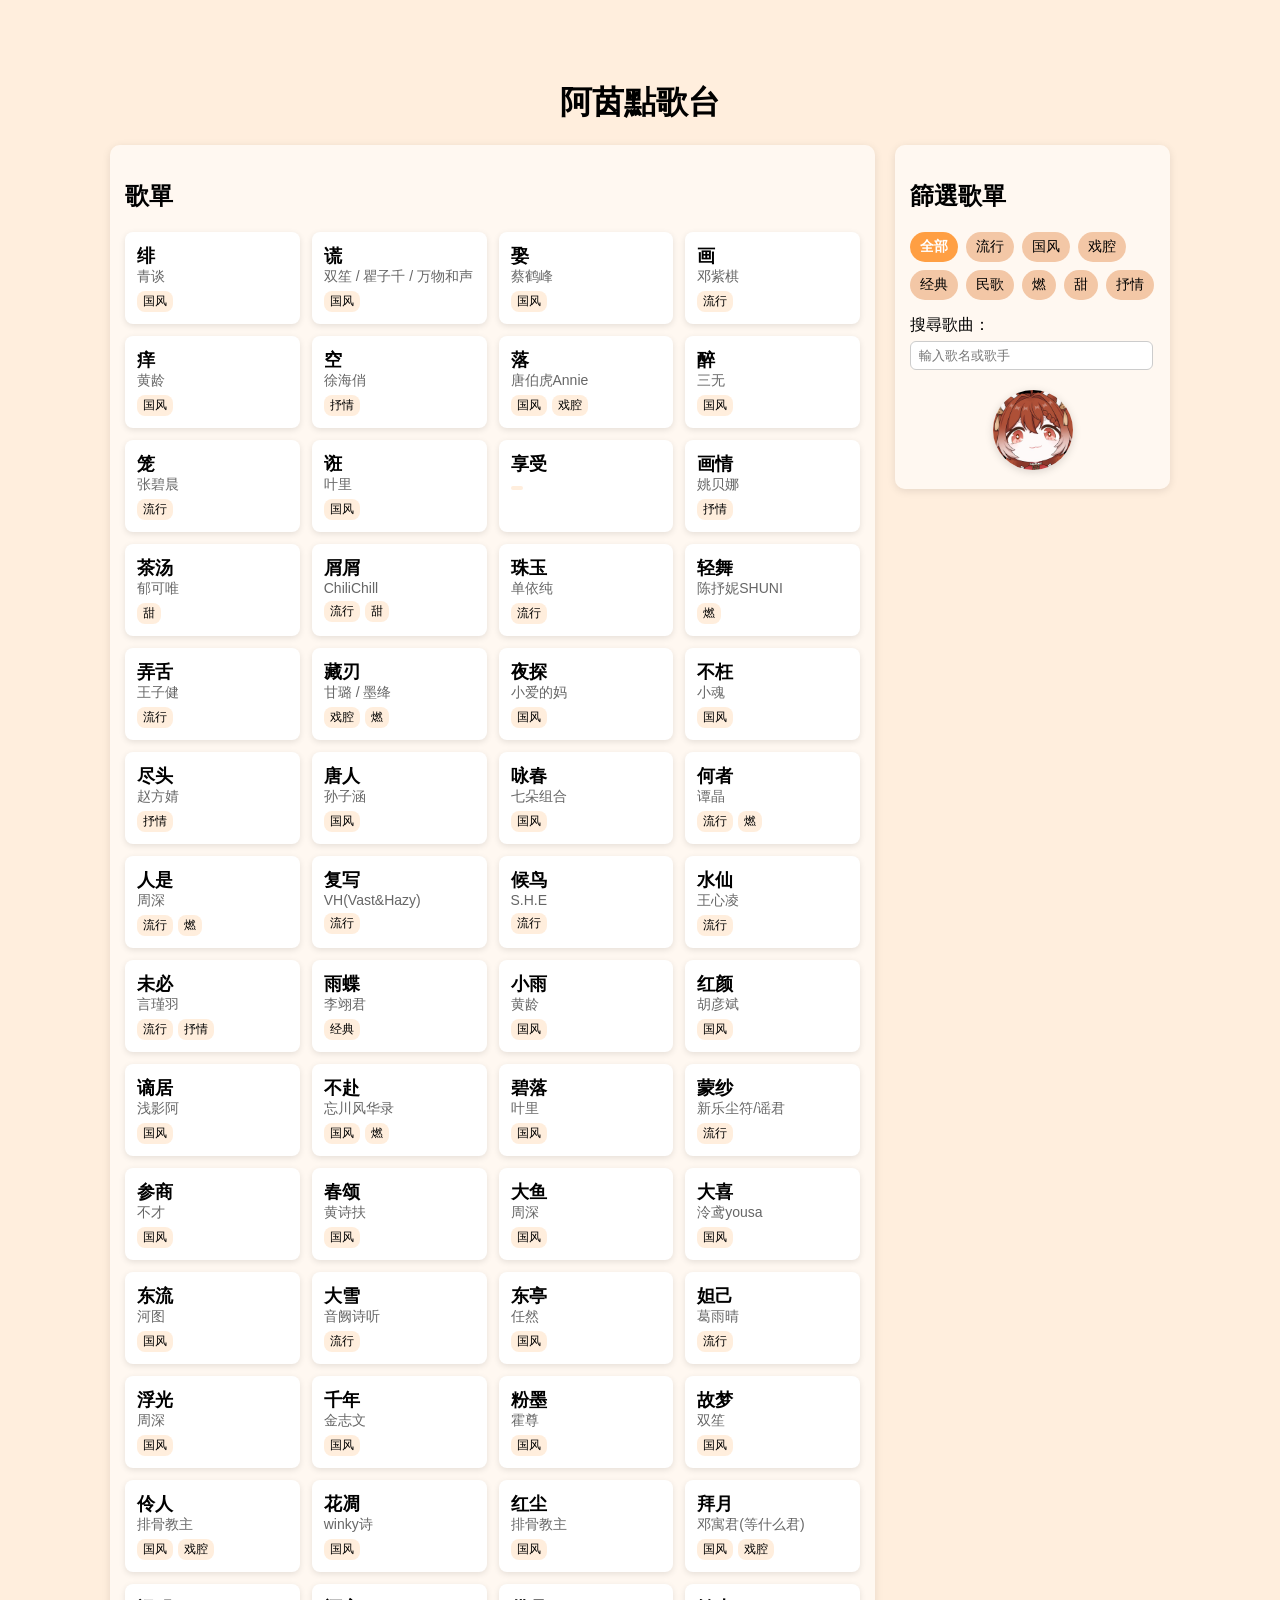
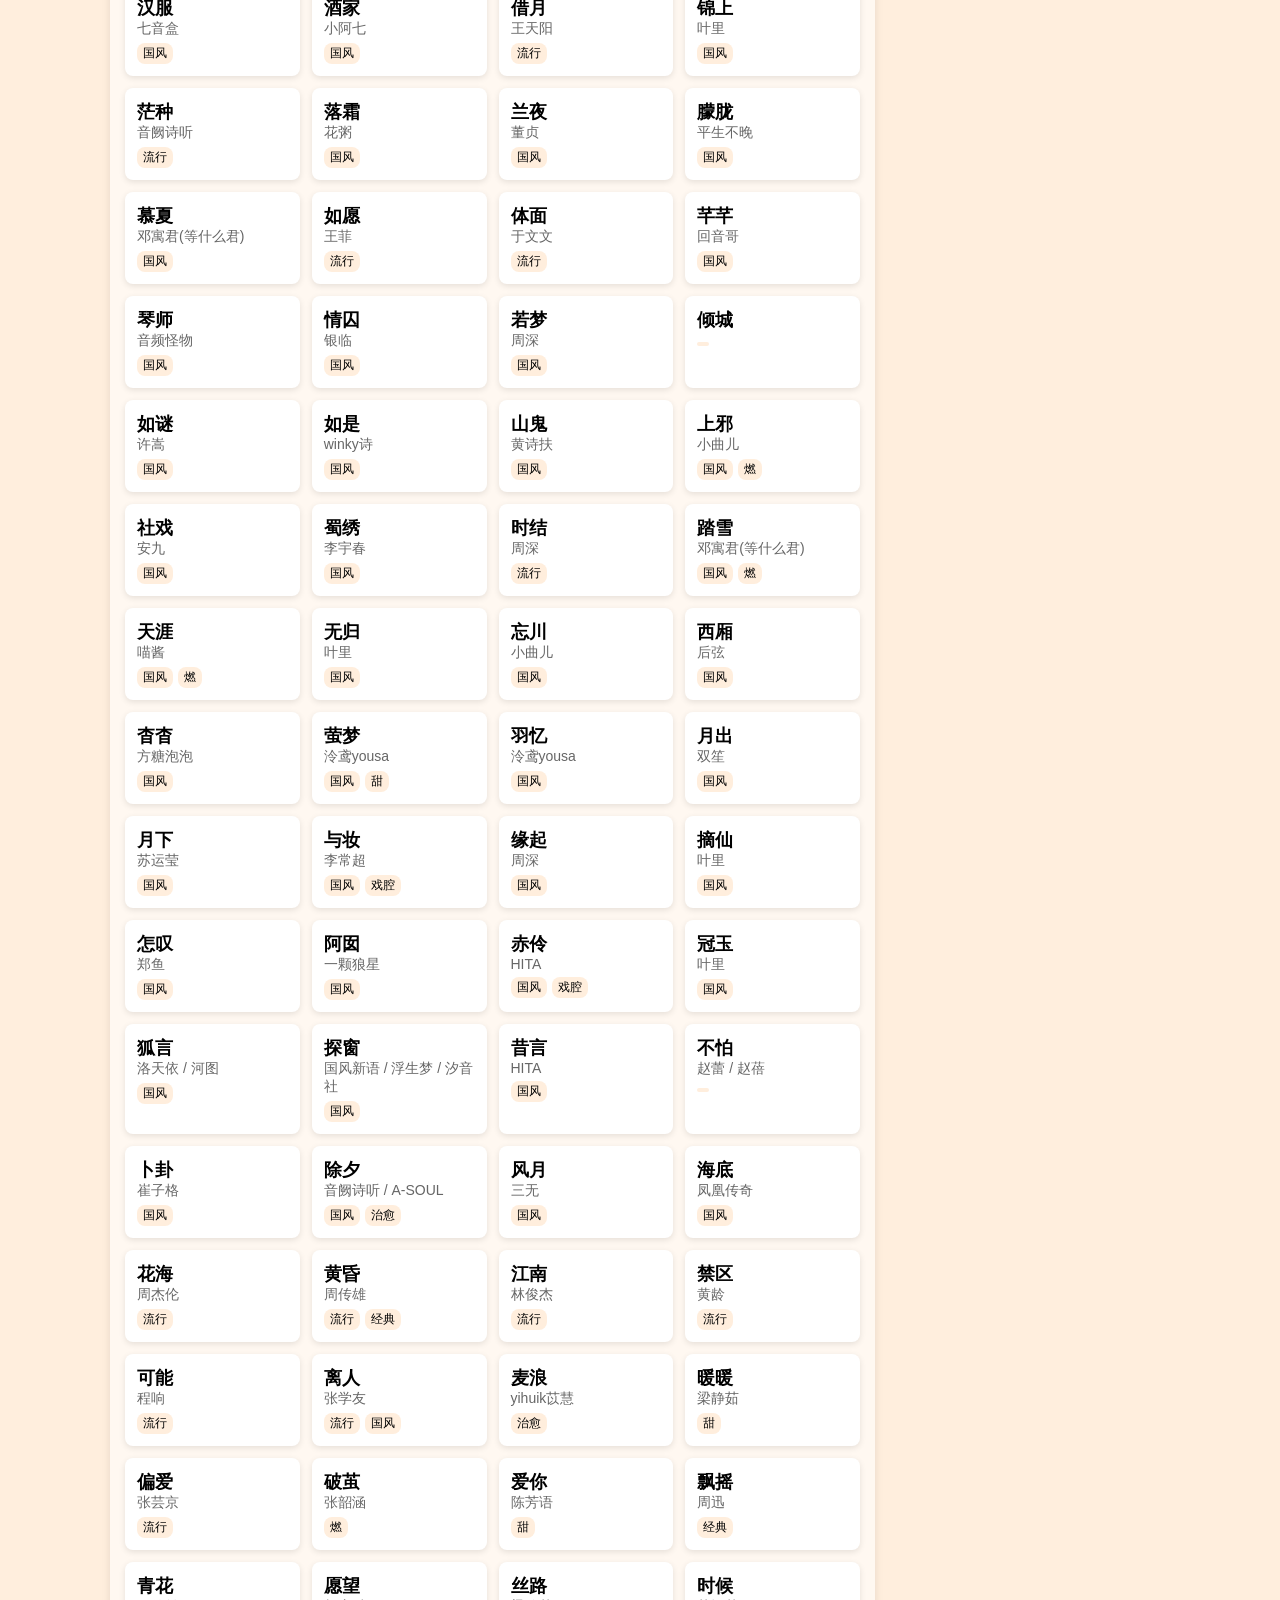
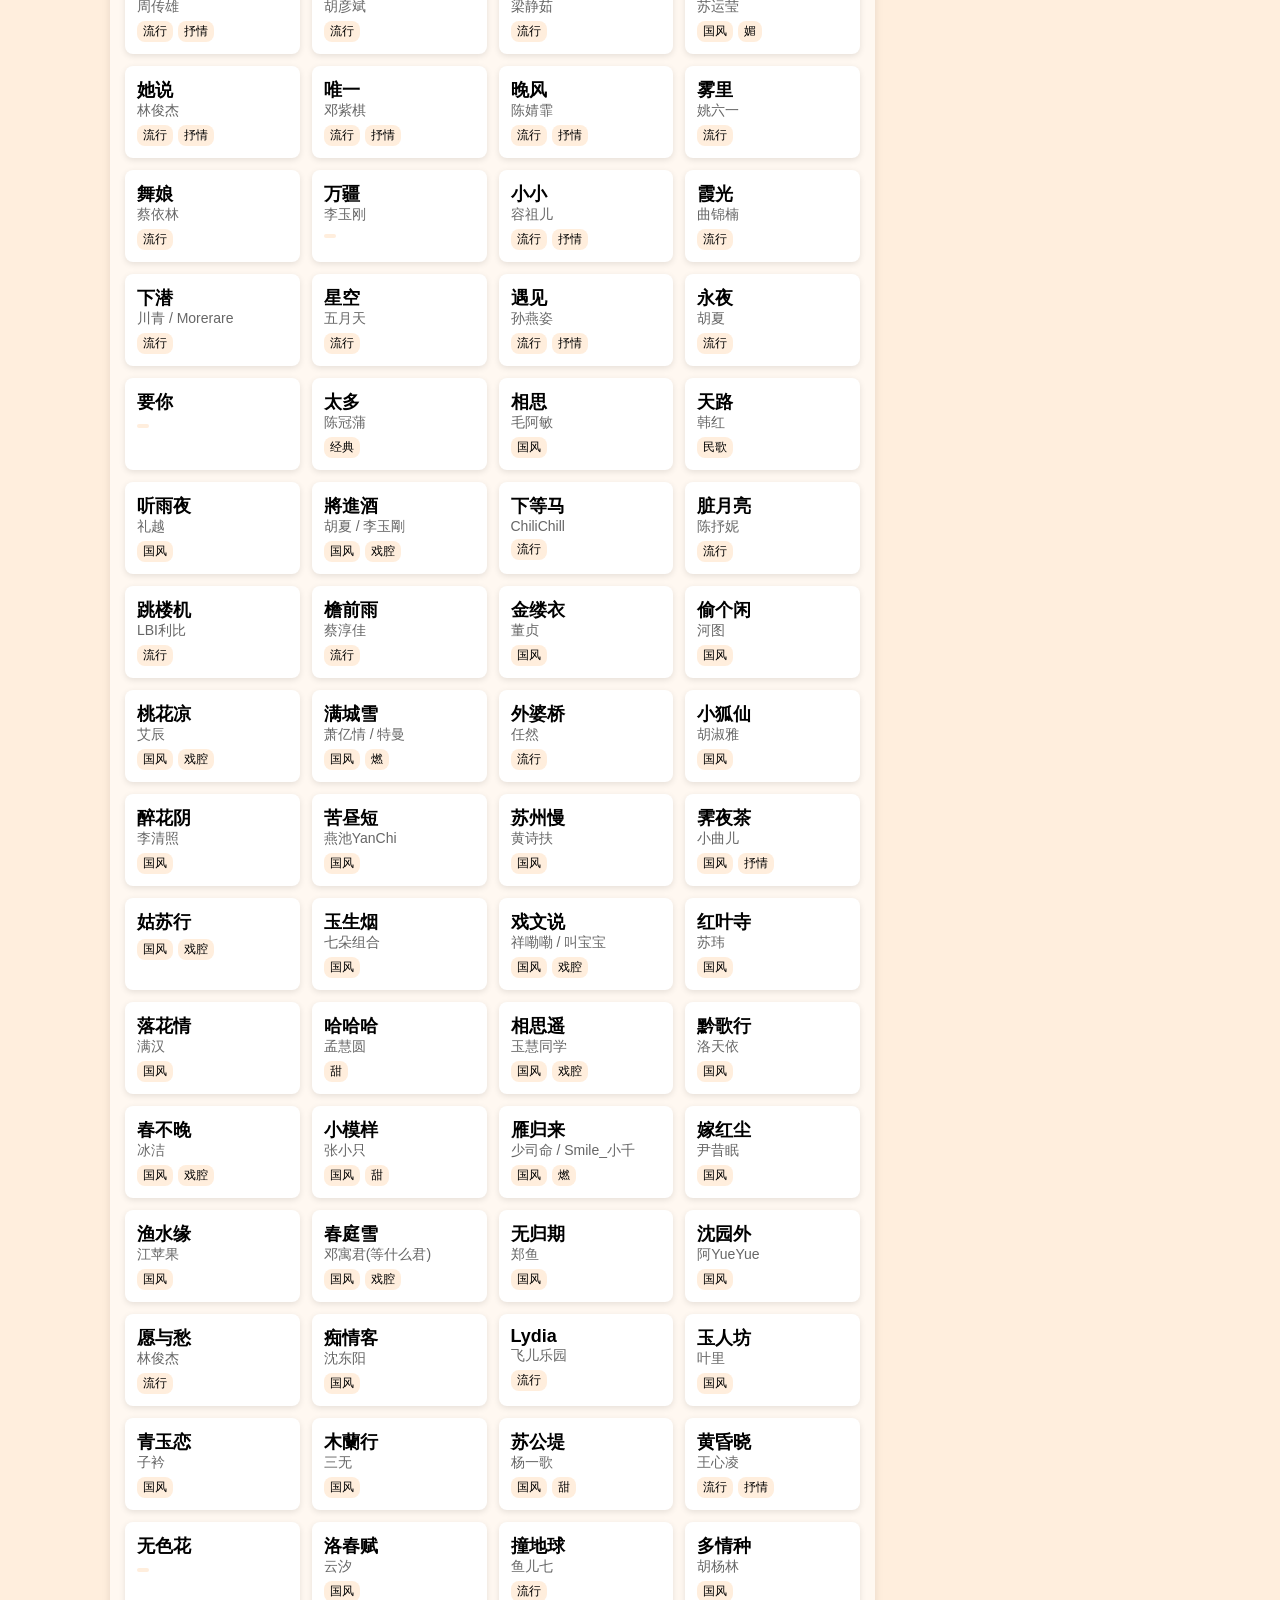
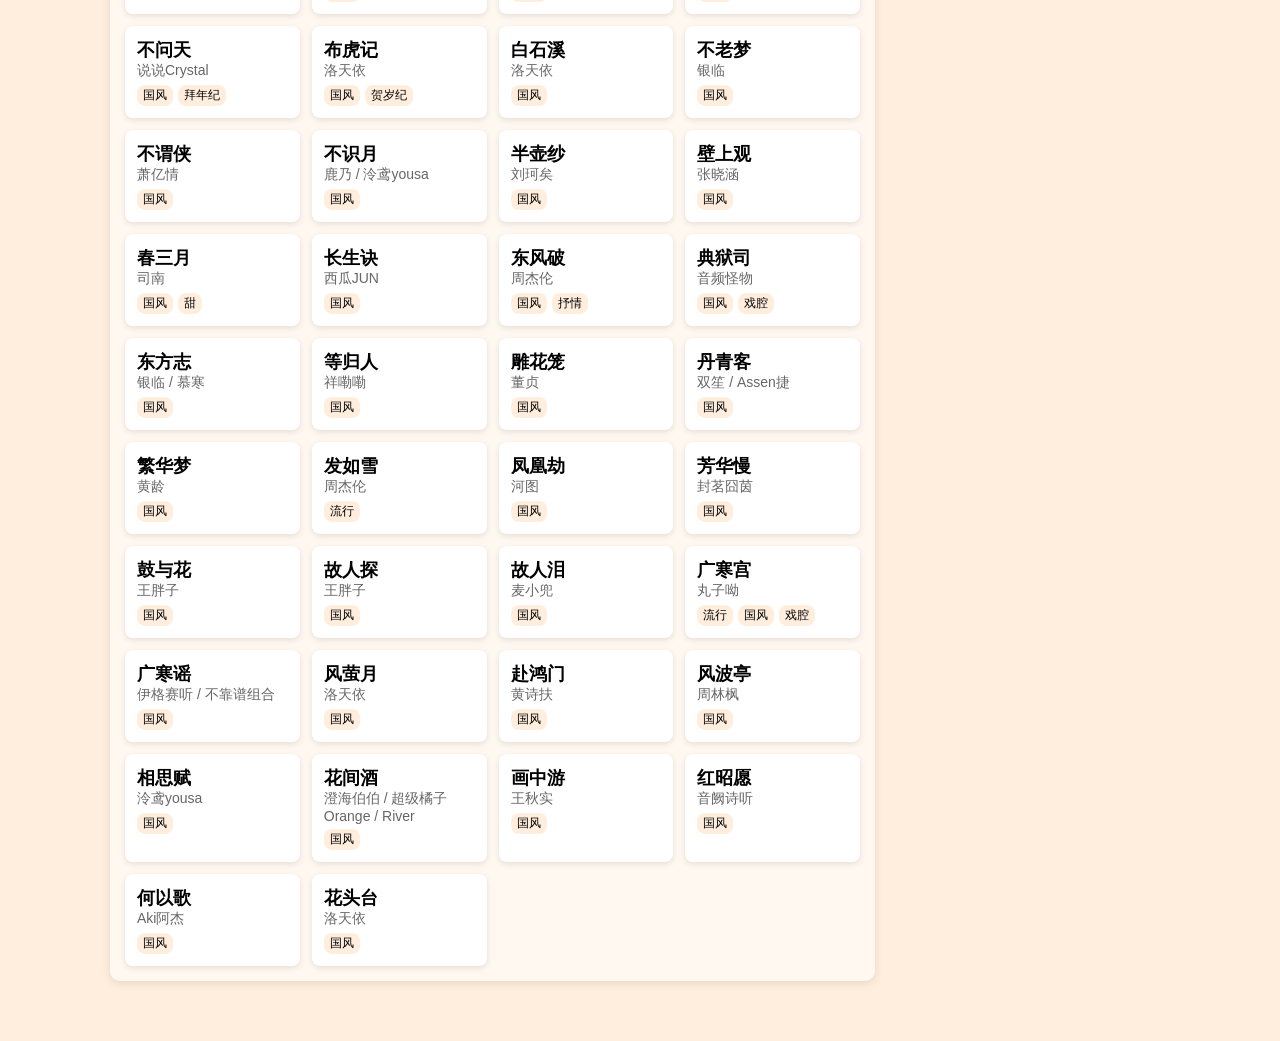
==== index.html @ 394befe5 "Add files via upload" ====
<!DOCTYPE html>
<html lang="zh-Hant">
<head>
  <meta charset="UTF-8" />
  <title>阿茵點歌台</title>
  <link rel="stylesheet" href="style.css">
</head>

<body>
  <div class="app">
    <h1>阿茵點歌台</h1>

    <div class="layout">
      <!-- 左邊：歌單 -->
      <div class="left-panel">
        <h2>歌單</h2>
        <ul id="song-list"></ul>
        <div id="empty-message" class="empty-message" style="display:none;">
          找不到符合條件的歌曲
        </div>
      </div>

      <!-- 右邊：篩選 -->
      <div class="right-panel">
        <h2>篩選歌單</h2>

        <div class="tag-list">
          <button class="tag-btn active" data-genre="all">全部</button>
          <button class="tag-btn" data-genre="流行">流行</button>
          <button class="tag-btn" data-genre="国风">国风</button>
          <button class="tag-btn" data-genre="戏腔">戏腔</button>
          <button class="tag-btn" data-genre="经典">经典</button>
          <button class="tag-btn" data-genre="民歌">民歌</button>
          <button class="tag-btn" data-genre="燃">燃</button>
          <button class="tag-btn" data-genre="甜">甜</button>
          <button class="tag-btn" data-genre="抒情">抒情</button>
        </div>

        <div class="search-box">
          <label>搜尋歌曲：</label>
          <input id="search-input" type="text" placeholder="輸入歌名或歌手" />
        </div>

        <div class="avatar-wrapper">
          <img src="鑄幣大頭.jpg" class="avatar-img" />
        </div>
      </div>
    </div>
  </div>

  <div id="toast"></div>

  <script src="script.js"></script>
</body>
</html>
---- style.css ----
body {
  margin: 0;
  padding: 0;
  background-color: #FFEEDD;
  font-family: "微軟正黑體", Arial, sans-serif;
}

.app {
  max-width: 1100px;
  margin: 40px auto;
  padding: 20px;
  box-sizing: border-box;
}

h1 {
  text-align: center;
  margin-bottom: 20px;
}

.layout {
  display: flex;
  gap: 20px;
  align-items: flex-start;
}

/* 左邊歌單區 */
.left-panel {
  flex: 3;
  background: rgba(255, 255, 255, 0.6);
  border-radius: 10px;
  padding: 15px;
  box-shadow: 0 2px 8px rgba(0,0,0,0.1);
  box-sizing: border-box;
}

/* 多欄歌單 */
#song-list {
  display: grid;
  grid-template-columns: repeat(4, 1fr);
  gap: 12px;
  list-style: none;
  padding: 0;
  margin: 0;
}

.song-item {
  padding: 12px;
  background: #ffffff;
  border-radius: 8px;
  box-shadow: 0 2px 6px rgba(0,0,0,0.1);
  cursor: pointer;
}

.song-title {
  font-weight: bold;
  font-size: 18px;
}

.song-artist {
  font-size: 14px;
  color: #666;
}

.song-genre {
  display: inline-block;
  background: #FFEEDD;
  padding: 2px 6px;
  margin: 5px 5px 0 0;
  border-radius: 8px;
  font-size: 12px;
}

/* 右邊區塊 */
.right-panel {
  flex: 1;
  background: rgba(255, 255, 255, 0.6);
  border-radius: 10px;
  padding: 15px;
  box-shadow: 0 2px 8px rgba(0,0,0,0.1);
  align-self: flex-start;
  box-sizing: border-box;
}

.tag-list {
  display: flex;
  flex-wrap: wrap;
  gap: 8px;
  margin-bottom: 15px;
}

.tag-btn {
  border: none;
  padding: 6px 10px;
  border-radius: 999px;
  cursor: pointer;
  background: #f3c7a6;
  font-size: 14px;
}

.tag-btn.active {
  background: #ff9f43;
  color: #fff;
  font-weight: bold;
}

.search-box label {
  display: block;
  margin-bottom: 5px;
}

.search-box input {
  width: 99%;
  padding: 6px 8px;
  border-radius: 6px;
  border: 1px solid #ccc;
  box-sizing: border-box;
}

.empty-message {
  margin-top: 10px;
  color: #888;
  font-size: 14px;
}

.avatar-wrapper {
  margin-top: 20px;
  text-align: center;
}

.avatar-img {
  width: 80px;
  height: 80px;
  border-radius: 50%;
  object-fit: cover;
  box-shadow: 0 2px 8px rgba(0,0,0,0.15);
}

/* Toast */
#toast {
  position: fixed;
  bottom: 20px;
  right: 20px;
  background: rgba(0,0,0,0.75);
  color: #fff;
  padding: 10px 16px;
  border-radius: 8px;
  font-size: 14px;
  opacity: 0;
  pointer-events: none;
  transition: opacity 0.3s ease;
}
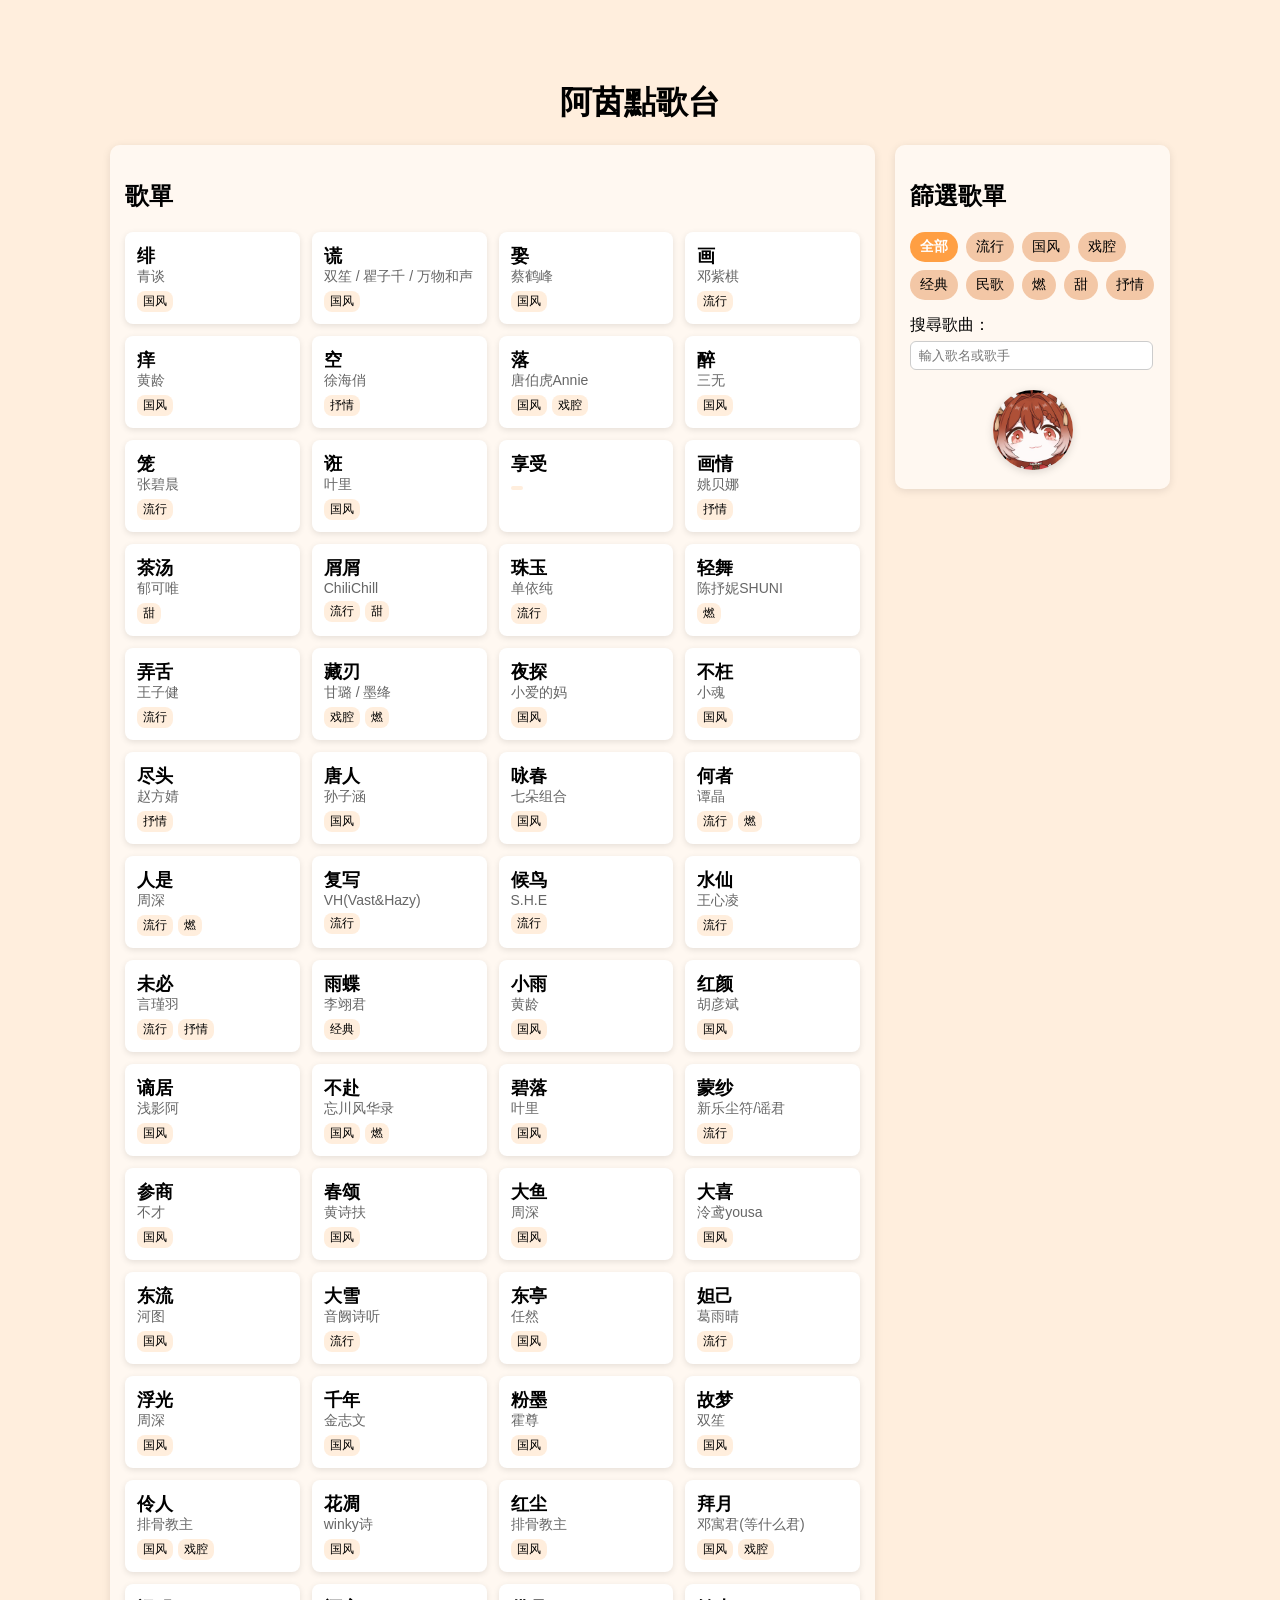
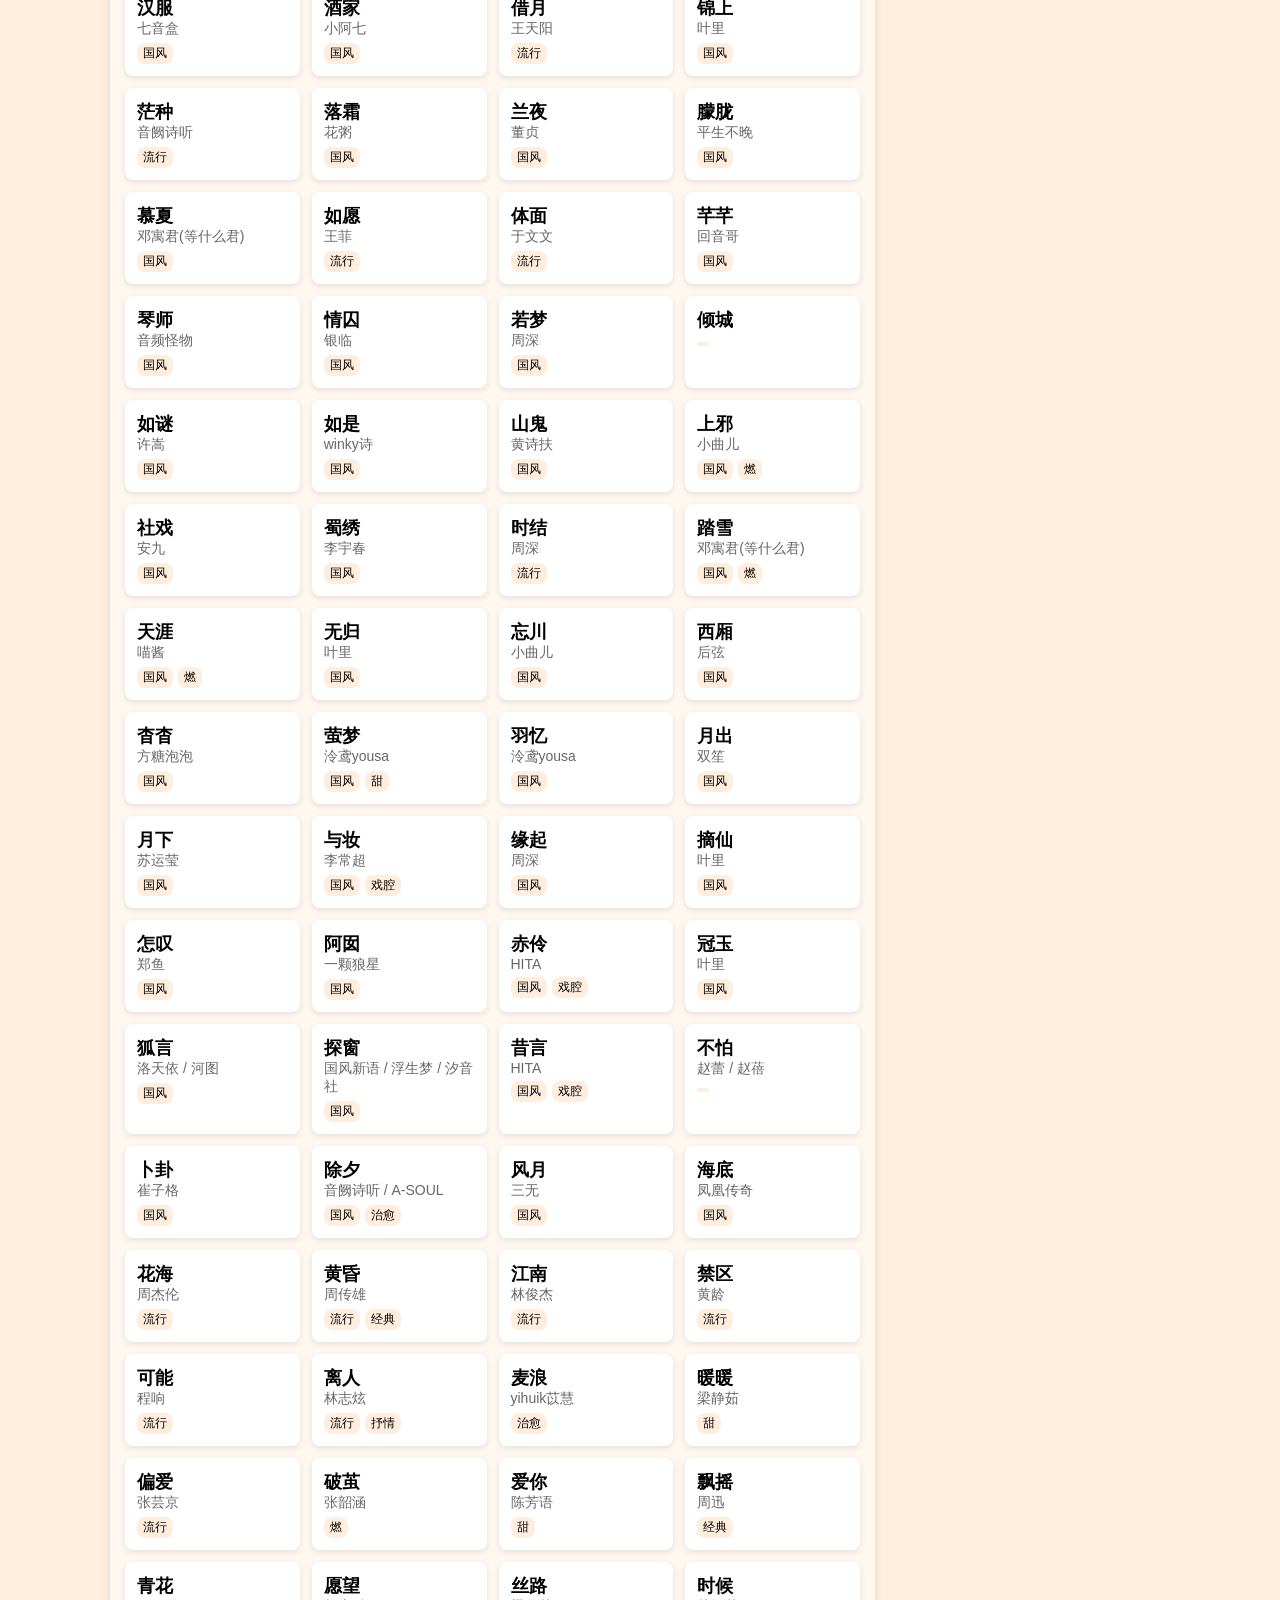
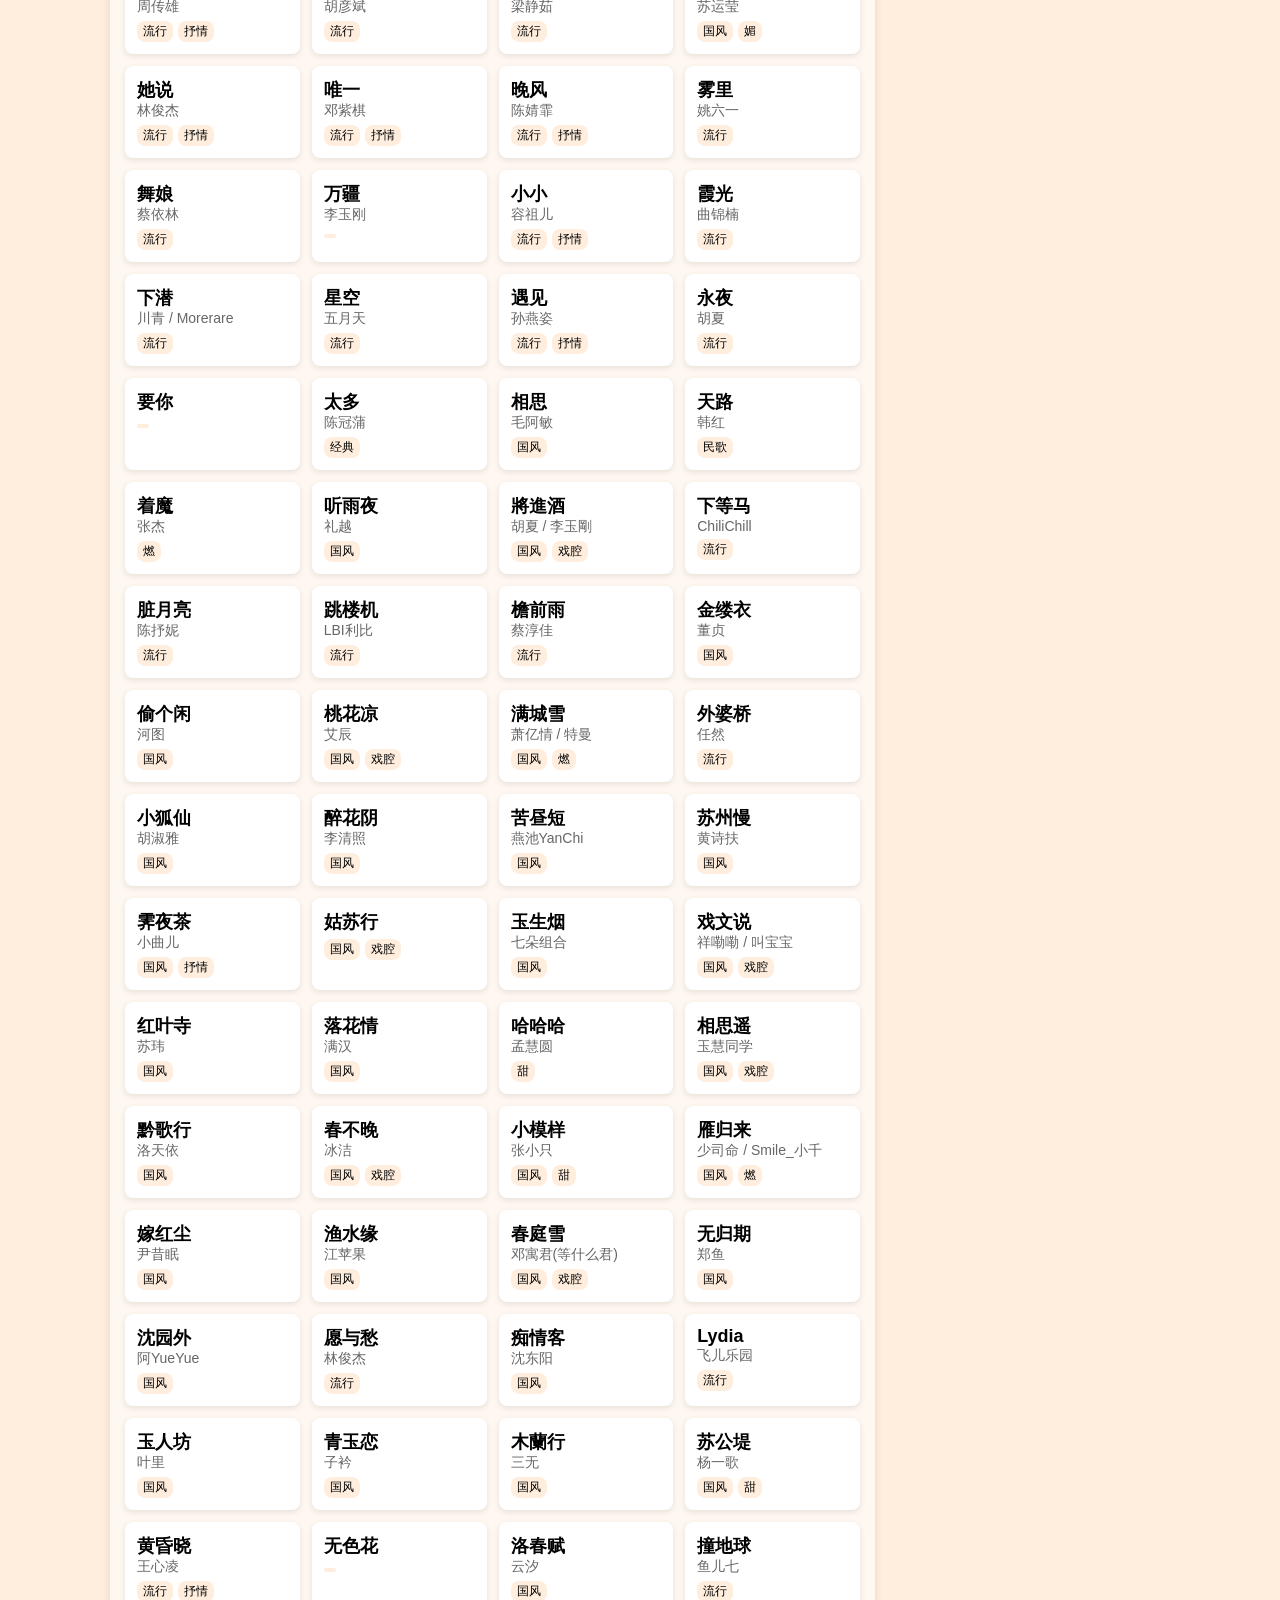
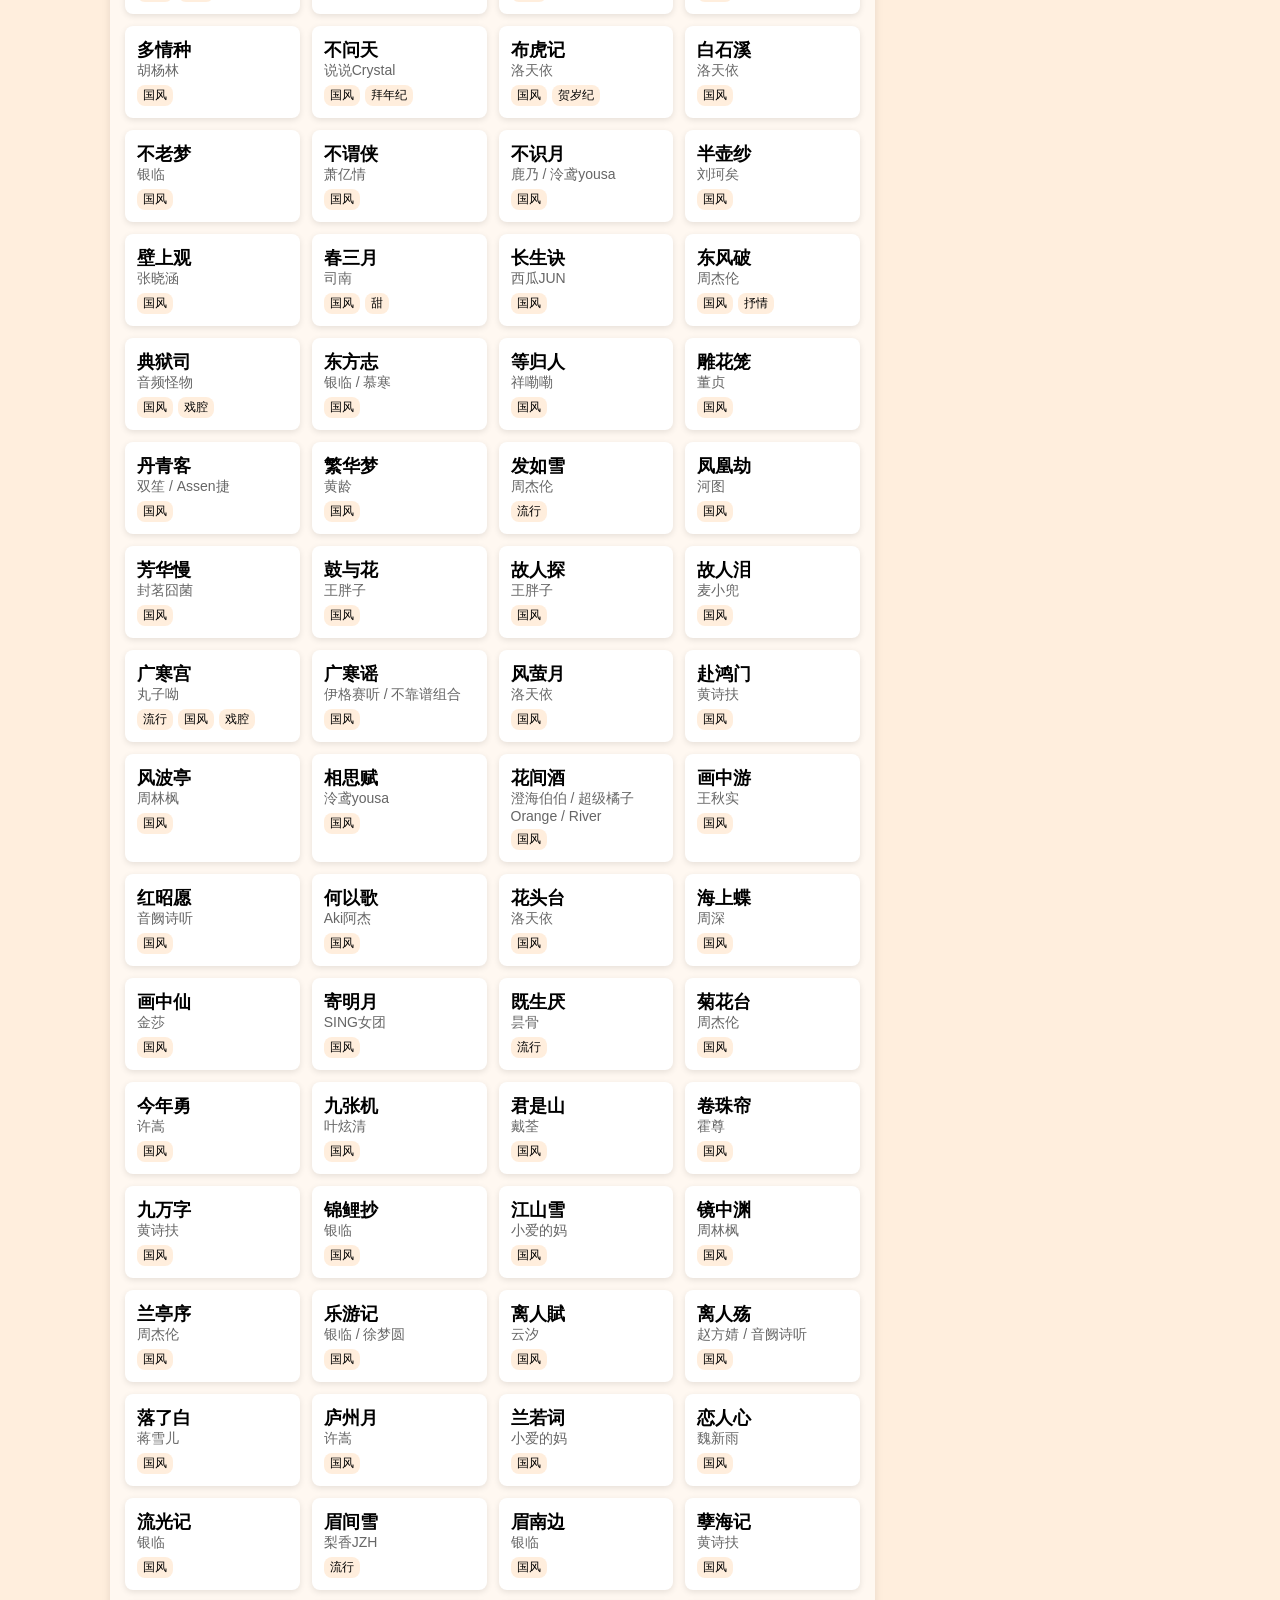
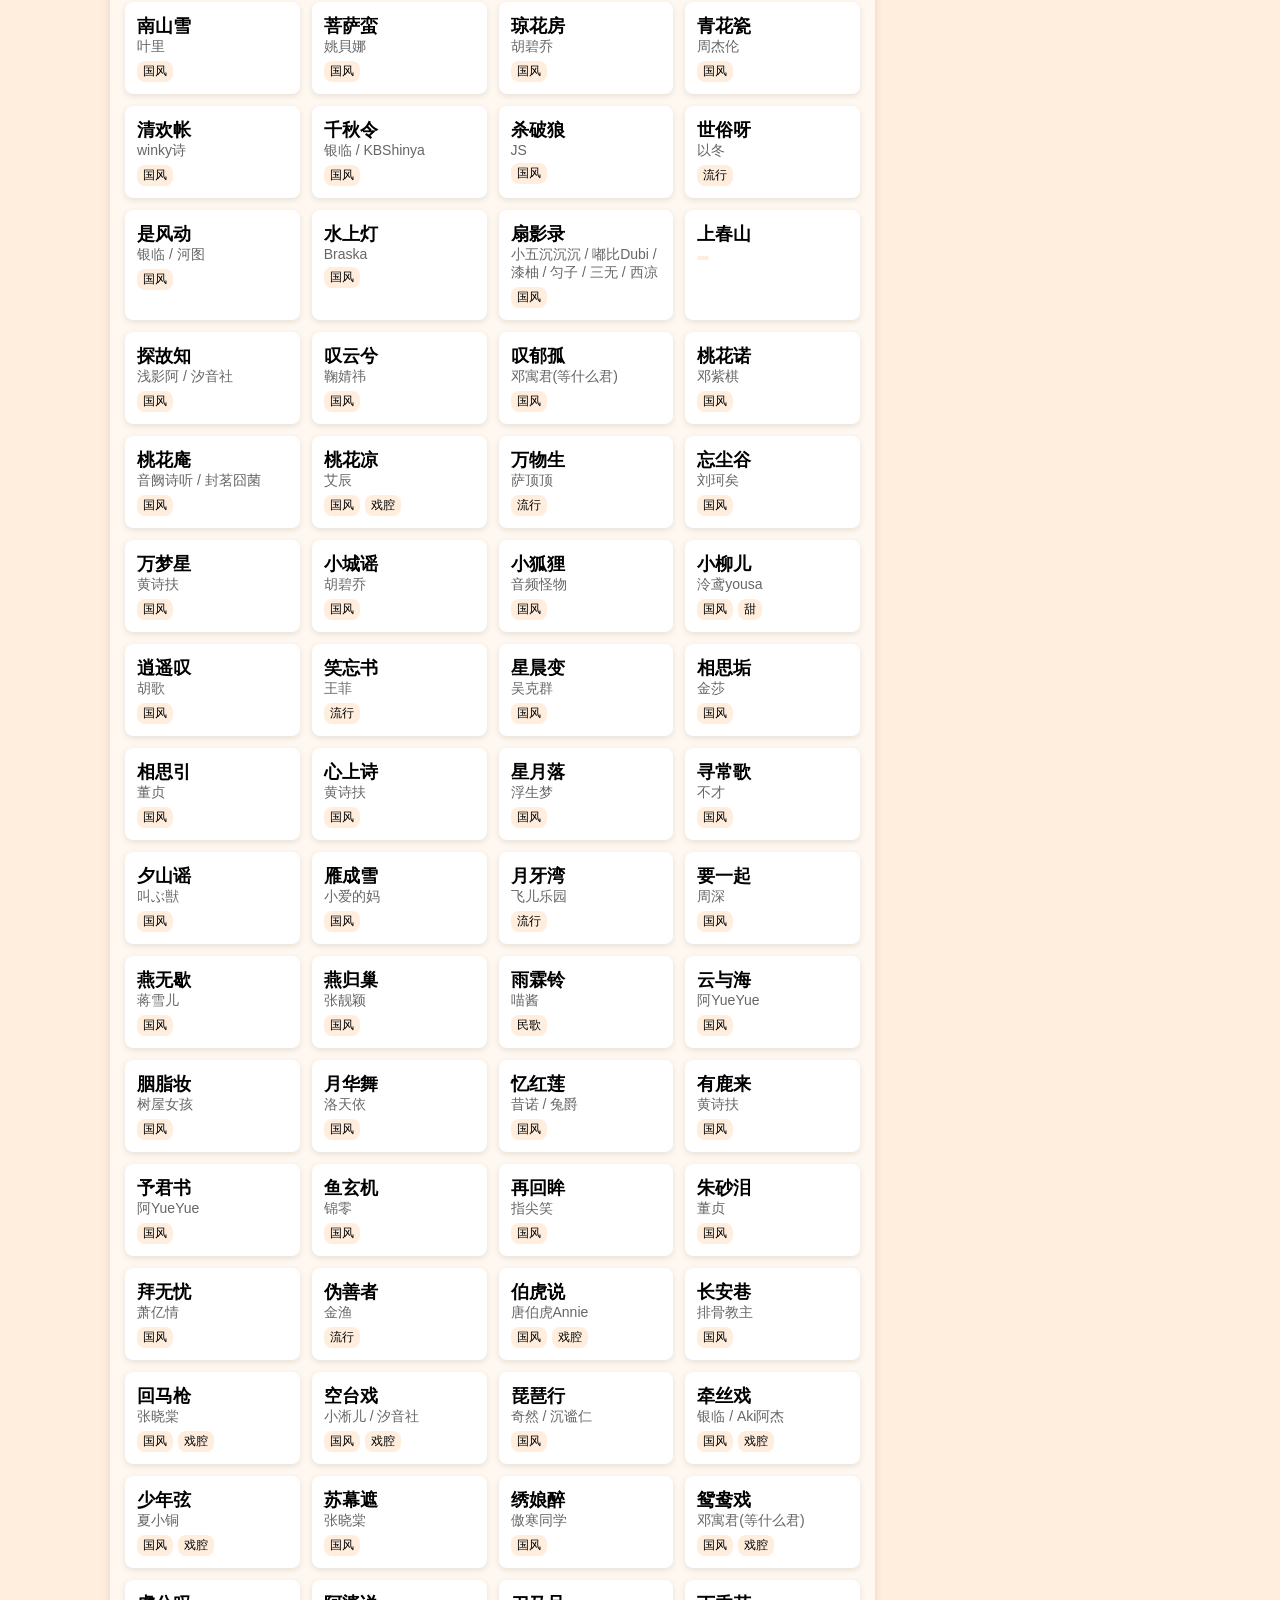
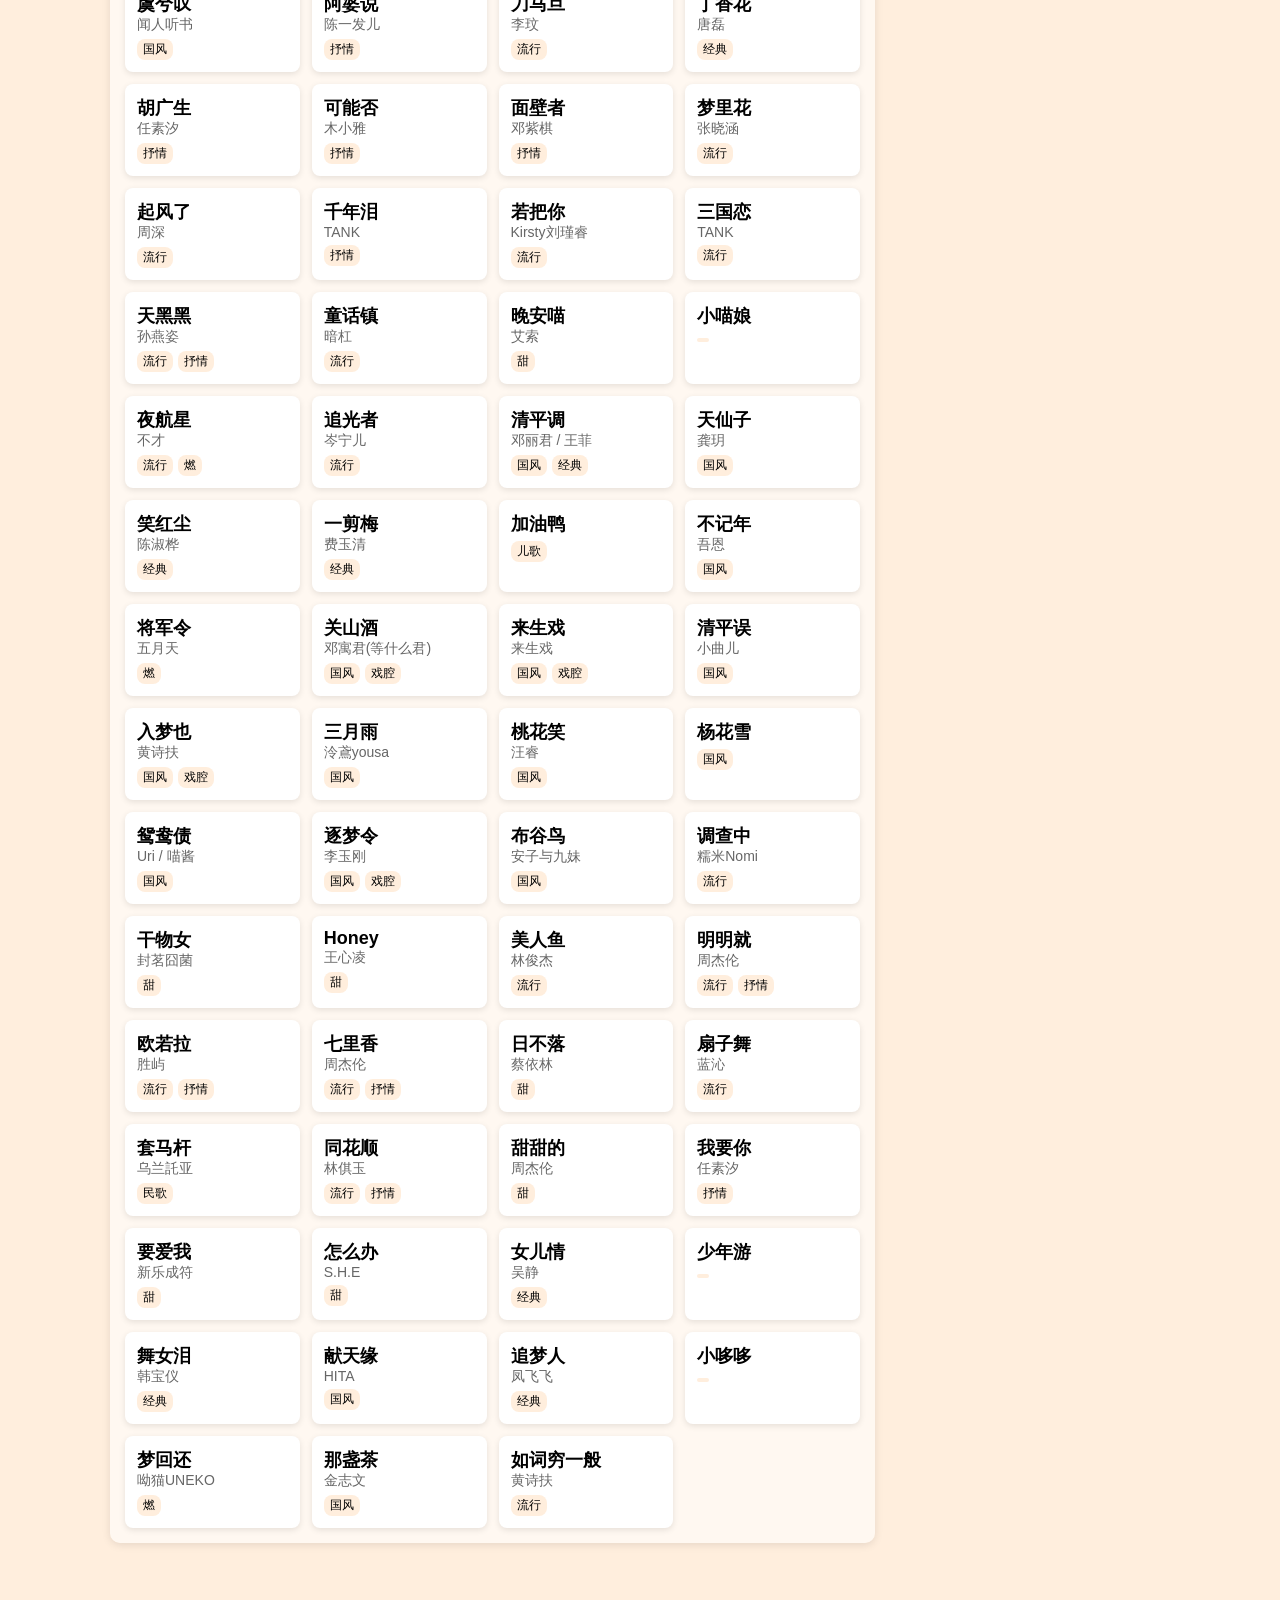
==== commit 64c08346: "第一次提交" ====
--- a/index.html
+++ b/index.html
@@ -1,55 +1,55 @@
-<!DOCTYPE html>
-<html lang="zh-Hant">
-<head>
-  <meta charset="UTF-8" />
-  <title>阿茵點歌台</title>
-  <link rel="stylesheet" href="style.css">
-</head>
-
-<body>
-  <div class="app">
-    <h1>阿茵點歌台</h1>
-
-    <div class="layout">
-      <!-- 左邊：歌單 -->
-      <div class="left-panel">
-        <h2>歌單</h2>
-        <ul id="song-list"></ul>
-        <div id="empty-message" class="empty-message" style="display:none;">
-          找不到符合條件的歌曲
-        </div>
-      </div>
-
-      <!-- 右邊：篩選 -->
-      <div class="right-panel">
-        <h2>篩選歌單</h2>
-
-        <div class="tag-list">
-          <button class="tag-btn active" data-genre="all">全部</button>
-          <button class="tag-btn" data-genre="流行">流行</button>
-          <button class="tag-btn" data-genre="国风">国风</button>
-          <button class="tag-btn" data-genre="戏腔">戏腔</button>
-          <button class="tag-btn" data-genre="经典">经典</button>
-          <button class="tag-btn" data-genre="民歌">民歌</button>
-          <button class="tag-btn" data-genre="燃">燃</button>
-          <button class="tag-btn" data-genre="甜">甜</button>
-          <button class="tag-btn" data-genre="抒情">抒情</button>
-        </div>
-
-        <div class="search-box">
-          <label>搜尋歌曲：</label>
-          <input id="search-input" type="text" placeholder="輸入歌名或歌手" />
-        </div>
-
-        <div class="avatar-wrapper">
-          <img src="鑄幣大頭.jpg" class="avatar-img" />
-        </div>
-      </div>
-    </div>
-  </div>
-
-  <div id="toast"></div>
-
-  <script src="script.js"></script>
-</body>
-</html>
+<!DOCTYPE html>
+<html lang="zh-Hant">
+<head>
+  <meta charset="UTF-8" />
+  <title>阿茵點歌台</title>
+  <link rel="stylesheet" href="style.css">
+</head>
+
+<body>
+  <div class="app">
+    <h1>阿茵點歌台</h1>
+
+    <div class="layout">
+      <!-- 左邊：歌單 -->
+      <div class="left-panel">
+        <h2>歌單</h2>
+        <ul id="song-list"></ul>
+        <div id="empty-message" class="empty-message" style="display:none;">
+          找不到符合條件的歌曲
+        </div>
+      </div>
+
+      <!-- 右邊：篩選 -->
+      <div class="right-panel">
+        <h2>篩選歌單</h2>
+
+        <div class="tag-list">
+          <button class="tag-btn active" data-genre="all">全部</button>
+          <button class="tag-btn" data-genre="流行">流行</button>
+          <button class="tag-btn" data-genre="国风">国风</button>
+          <button class="tag-btn" data-genre="戏腔">戏腔</button>
+          <button class="tag-btn" data-genre="经典">经典</button>
+          <button class="tag-btn" data-genre="民歌">民歌</button>
+          <button class="tag-btn" data-genre="燃">燃</button>
+          <button class="tag-btn" data-genre="甜">甜</button>
+          <button class="tag-btn" data-genre="抒情">抒情</button>
+        </div>
+
+        <div class="search-box">
+          <label>搜尋歌曲：</label>
+          <input id="search-input" type="text" placeholder="輸入歌名或歌手" />
+        </div>
+
+        <div class="avatar-wrapper">
+          <img src="鑄幣大頭.jpg" class="avatar-img" />
+        </div>
+      </div>
+    </div>
+  </div>
+
+  <div id="toast"></div>
+
+  <script src="script.js"></script>
+</body>
+</html>
--- a/style.css
+++ b/style.css
@@ -1,151 +1,151 @@
-body {
-  margin: 0;
-  padding: 0;
-  background-color: #FFEEDD;
-  font-family: "微軟正黑體", Arial, sans-serif;
-}
-
-.app {
-  max-width: 1100px;
-  margin: 40px auto;
-  padding: 20px;
-  box-sizing: border-box;
-}
-
-h1 {
-  text-align: center;
-  margin-bottom: 20px;
-}
-
-.layout {
-  display: flex;
-  gap: 20px;
-  align-items: flex-start;
-}
-
-/* 左邊歌單區 */
-.left-panel {
-  flex: 3;
-  background: rgba(255, 255, 255, 0.6);
-  border-radius: 10px;
-  padding: 15px;
-  box-shadow: 0 2px 8px rgba(0,0,0,0.1);
-  box-sizing: border-box;
-}
-
-/* 多欄歌單 */
-#song-list {
-  display: grid;
-  grid-template-columns: repeat(4, 1fr);
-  gap: 12px;
-  list-style: none;
-  padding: 0;
-  margin: 0;
-}
-
-.song-item {
-  padding: 12px;
-  background: #ffffff;
-  border-radius: 8px;
-  box-shadow: 0 2px 6px rgba(0,0,0,0.1);
-  cursor: pointer;
-}
-
-.song-title {
-  font-weight: bold;
-  font-size: 18px;
-}
-
-.song-artist {
-  font-size: 14px;
-  color: #666;
-}
-
-.song-genre {
-  display: inline-block;
-  background: #FFEEDD;
-  padding: 2px 6px;
-  margin: 5px 5px 0 0;
-  border-radius: 8px;
-  font-size: 12px;
-}
-
-/* 右邊區塊 */
-.right-panel {
-  flex: 1;
-  background: rgba(255, 255, 255, 0.6);
-  border-radius: 10px;
-  padding: 15px;
-  box-shadow: 0 2px 8px rgba(0,0,0,0.1);
-  align-self: flex-start;
-  box-sizing: border-box;
-}
-
-.tag-list {
-  display: flex;
-  flex-wrap: wrap;
-  gap: 8px;
-  margin-bottom: 15px;
-}
-
-.tag-btn {
-  border: none;
-  padding: 6px 10px;
-  border-radius: 999px;
-  cursor: pointer;
-  background: #f3c7a6;
-  font-size: 14px;
-}
-
-.tag-btn.active {
-  background: #ff9f43;
-  color: #fff;
-  font-weight: bold;
-}
-
-.search-box label {
-  display: block;
-  margin-bottom: 5px;
-}
-
-.search-box input {
-  width: 99%;
-  padding: 6px 8px;
-  border-radius: 6px;
-  border: 1px solid #ccc;
-  box-sizing: border-box;
-}
-
-.empty-message {
-  margin-top: 10px;
-  color: #888;
-  font-size: 14px;
-}
-
-.avatar-wrapper {
-  margin-top: 20px;
-  text-align: center;
-}
-
-.avatar-img {
-  width: 80px;
-  height: 80px;
-  border-radius: 50%;
-  object-fit: cover;
-  box-shadow: 0 2px 8px rgba(0,0,0,0.15);
-}
-
-/* Toast */
-#toast {
-  position: fixed;
-  bottom: 20px;
-  right: 20px;
-  background: rgba(0,0,0,0.75);
-  color: #fff;
-  padding: 10px 16px;
-  border-radius: 8px;
-  font-size: 14px;
-  opacity: 0;
-  pointer-events: none;
-  transition: opacity 0.3s ease;
-}
+body {
+  margin: 0;
+  padding: 0;
+  background-color: #FFEEDD;
+  font-family: "微軟正黑體", Arial, sans-serif;
+}
+
+.app {
+  max-width: 1100px;
+  margin: 40px auto;
+  padding: 20px;
+  box-sizing: border-box;
+}
+
+h1 {
+  text-align: center;
+  margin-bottom: 20px;
+}
+
+.layout {
+  display: flex;
+  gap: 20px;
+  align-items: flex-start;
+}
+
+/* 左邊歌單區 */
+.left-panel {
+  flex: 3;
+  background: rgba(255, 255, 255, 0.6);
+  border-radius: 10px;
+  padding: 15px;
+  box-shadow: 0 2px 8px rgba(0,0,0,0.1);
+  box-sizing: border-box;
+}
+
+/* 多欄歌單 */
+#song-list {
+  display: grid;
+  grid-template-columns: repeat(4, 1fr);
+  gap: 12px;
+  list-style: none;
+  padding: 0;
+  margin: 0;
+}
+
+.song-item {
+  padding: 12px;
+  background: #ffffff;
+  border-radius: 8px;
+  box-shadow: 0 2px 6px rgba(0,0,0,0.1);
+  cursor: pointer;
+}
+
+.song-title {
+  font-weight: bold;
+  font-size: 18px;
+}
+
+.song-artist {
+  font-size: 14px;
+  color: #666;
+}
+
+.song-genre {
+  display: inline-block;
+  background: #FFEEDD;
+  padding: 2px 6px;
+  margin: 5px 5px 0 0;
+  border-radius: 8px;
+  font-size: 12px;
+}
+
+/* 右邊區塊 */
+.right-panel {
+  flex: 1;
+  background: rgba(255, 255, 255, 0.6);
+  border-radius: 10px;
+  padding: 15px;
+  box-shadow: 0 2px 8px rgba(0,0,0,0.1);
+  align-self: flex-start;
+  box-sizing: border-box;
+}
+
+.tag-list {
+  display: flex;
+  flex-wrap: wrap;
+  gap: 8px;
+  margin-bottom: 15px;
+}
+
+.tag-btn {
+  border: none;
+  padding: 6px 10px;
+  border-radius: 999px;
+  cursor: pointer;
+  background: #f3c7a6;
+  font-size: 14px;
+}
+
+.tag-btn.active {
+  background: #ff9f43;
+  color: #fff;
+  font-weight: bold;
+}
+
+.search-box label {
+  display: block;
+  margin-bottom: 5px;
+}
+
+.search-box input {
+  width: 99%;
+  padding: 6px 8px;
+  border-radius: 6px;
+  border: 1px solid #ccc;
+  box-sizing: border-box;
+}
+
+.empty-message {
+  margin-top: 10px;
+  color: #888;
+  font-size: 14px;
+}
+
+.avatar-wrapper {
+  margin-top: 20px;
+  text-align: center;
+}
+
+.avatar-img {
+  width: 80px;
+  height: 80px;
+  border-radius: 50%;
+  object-fit: cover;
+  box-shadow: 0 2px 8px rgba(0,0,0,0.15);
+}
+
+/* Toast */
+#toast {
+  position: fixed;
+  bottom: 20px;
+  right: 20px;
+  background: rgba(0,0,0,0.75);
+  color: #fff;
+  padding: 10px 16px;
+  border-radius: 8px;
+  font-size: 14px;
+  opacity: 0;
+  pointer-events: none;
+  transition: opacity 0.3s ease;
+}
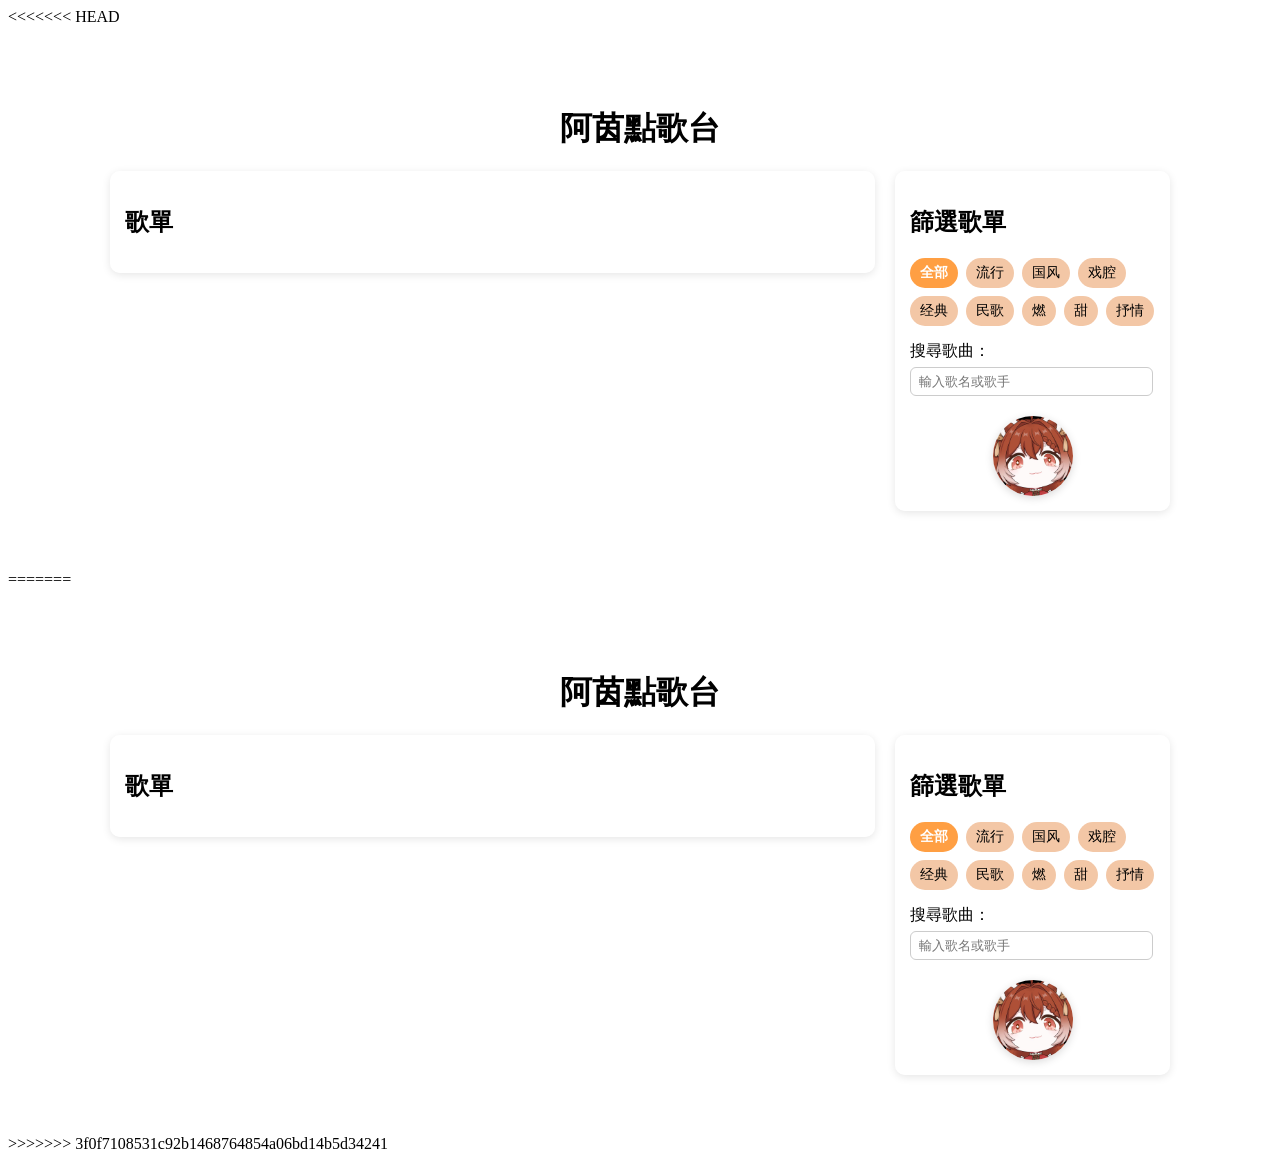
==== commit a65bb277: "Merge branch 'main' of https://github.com/45413738/kaala-vup-playlist" ====
--- a/index.html
+++ b/index.html
@@ -1,3 +1,4 @@
+<<<<<<< HEAD
 <!DOCTYPE html>
 <html lang="zh-Hant">
 <head>
@@ -53,3 +54,60 @@
   <script src="script.js"></script>
 </body>
 </html>
+=======
+<!DOCTYPE html>
+<html lang="zh-Hant">
+<head>
+  <meta charset="UTF-8" />
+  <title>阿茵點歌台</title>
+  <link rel="stylesheet" href="style.css">
+</head>
+
+<body>
+  <div class="app">
+    <h1>阿茵點歌台</h1>
+
+    <div class="layout">
+      <!-- 左邊：歌單 -->
+      <div class="left-panel">
+        <h2>歌單</h2>
+        <ul id="song-list"></ul>
+        <div id="empty-message" class="empty-message" style="display:none;">
+          找不到符合條件的歌曲
+        </div>
+      </div>
+
+      <!-- 右邊：篩選 -->
+      <div class="right-panel">
+        <h2>篩選歌單</h2>
+
+        <div class="tag-list">
+          <button class="tag-btn active" data-genre="all">全部</button>
+          <button class="tag-btn" data-genre="流行">流行</button>
+          <button class="tag-btn" data-genre="国风">国风</button>
+          <button class="tag-btn" data-genre="戏腔">戏腔</button>
+          <button class="tag-btn" data-genre="经典">经典</button>
+          <button class="tag-btn" data-genre="民歌">民歌</button>
+          <button class="tag-btn" data-genre="燃">燃</button>
+          <button class="tag-btn" data-genre="甜">甜</button>
+          <button class="tag-btn" data-genre="抒情">抒情</button>
+        </div>
+
+        <div class="search-box">
+          <label>搜尋歌曲：</label>
+          <input id="search-input" type="text" placeholder="輸入歌名或歌手" />
+        </div>
+
+        <div class="avatar-wrapper">
+          <img src="鑄幣大頭.jpg" class="avatar-img" />
+        </div>
+      </div>
+    </div>
+  </div>
+
+  <div id="toast"></div>
+
+  <script src="script.js"></script>
+</body>
+</html>
+>>>>>>> 3f0f7108531c92b1468764854a06bd14b5d34241
--- a/style.css
+++ b/style.css
@@ -1,3 +1,4 @@
+<<<<<<< HEAD
 body {
   margin: 0;
   padding: 0;
@@ -149,3 +150,156 @@
   pointer-events: none;
   transition: opacity 0.3s ease;
 }
+=======
+body {
+  margin: 0;
+  padding: 0;
+  background-color: #FFEEDD;
+  font-family: "微軟正黑體", Arial, sans-serif;
+}
+
+.app {
+  max-width: 1100px;
+  margin: 40px auto;
+  padding: 20px;
+  box-sizing: border-box;
+}
+
+h1 {
+  text-align: center;
+  margin-bottom: 20px;
+}
+
+.layout {
+  display: flex;
+  gap: 20px;
+  align-items: flex-start;
+}
+
+/* 左邊歌單區 */
+.left-panel {
+  flex: 3;
+  background: rgba(255, 255, 255, 0.6);
+  border-radius: 10px;
+  padding: 15px;
+  box-shadow: 0 2px 8px rgba(0,0,0,0.1);
+  box-sizing: border-box;
+}
+
+/* 多欄歌單 */
+#song-list {
+  display: grid;
+  grid-template-columns: repeat(4, 1fr);
+  gap: 12px;
+  list-style: none;
+  padding: 0;
+  margin: 0;
+}
+
+.song-item {
+  padding: 12px;
+  background: #ffffff;
+  border-radius: 8px;
+  box-shadow: 0 2px 6px rgba(0,0,0,0.1);
+  cursor: pointer;
+}
+
+.song-title {
+  font-weight: bold;
+  font-size: 18px;
+}
+
+.song-artist {
+  font-size: 14px;
+  color: #666;
+}
+
+.song-genre {
+  display: inline-block;
+  background: #FFEEDD;
+  padding: 2px 6px;
+  margin: 5px 5px 0 0;
+  border-radius: 8px;
+  font-size: 12px;
+}
+
+/* 右邊區塊 */
+.right-panel {
+  flex: 1;
+  background: rgba(255, 255, 255, 0.6);
+  border-radius: 10px;
+  padding: 15px;
+  box-shadow: 0 2px 8px rgba(0,0,0,0.1);
+  align-self: flex-start;
+  box-sizing: border-box;
+}
+
+.tag-list {
+  display: flex;
+  flex-wrap: wrap;
+  gap: 8px;
+  margin-bottom: 15px;
+}
+
+.tag-btn {
+  border: none;
+  padding: 6px 10px;
+  border-radius: 999px;
+  cursor: pointer;
+  background: #f3c7a6;
+  font-size: 14px;
+}
+
+.tag-btn.active {
+  background: #ff9f43;
+  color: #fff;
+  font-weight: bold;
+}
+
+.search-box label {
+  display: block;
+  margin-bottom: 5px;
+}
+
+.search-box input {
+  width: 99%;
+  padding: 6px 8px;
+  border-radius: 6px;
+  border: 1px solid #ccc;
+  box-sizing: border-box;
+}
+
+.empty-message {
+  margin-top: 10px;
+  color: #888;
+  font-size: 14px;
+}
+
+.avatar-wrapper {
+  margin-top: 20px;
+  text-align: center;
+}
+
+.avatar-img {
+  width: 80px;
+  height: 80px;
+  border-radius: 50%;
+  object-fit: cover;
+  box-shadow: 0 2px 8px rgba(0,0,0,0.15);
+}
+
+/* Toast */
+#toast {
+  position: fixed;
+  bottom: 20px;
+  right: 20px;
+  background: rgba(0,0,0,0.75);
+  color: #fff;
+  padding: 10px 16px;
+  border-radius: 8px;
+  font-size: 14px;
+  opacity: 0;
+  pointer-events: none;
+  transition: opacity 0.3s ease;
+}
+>>>>>>> 3f0f7108531c92b1468764854a06bd14b5d34241
--- a/style.css
+++ b/style.css
@@ -1,3 +1,4 @@
+<<<<<<< HEAD
 body {
   margin: 0;
   padding: 0;
@@ -149,3 +150,156 @@
   pointer-events: none;
   transition: opacity 0.3s ease;
 }
+=======
+body {
+  margin: 0;
+  padding: 0;
+  background-color: #FFEEDD;
+  font-family: "微軟正黑體", Arial, sans-serif;
+}
+
+.app {
+  max-width: 1100px;
+  margin: 40px auto;
+  padding: 20px;
+  box-sizing: border-box;
+}
+
+h1 {
+  text-align: center;
+  margin-bottom: 20px;
+}
+
+.layout {
+  display: flex;
+  gap: 20px;
+  align-items: flex-start;
+}
+
+/* 左邊歌單區 */
+.left-panel {
+  flex: 3;
+  background: rgba(255, 255, 255, 0.6);
+  border-radius: 10px;
+  padding: 15px;
+  box-shadow: 0 2px 8px rgba(0,0,0,0.1);
+  box-sizing: border-box;
+}
+
+/* 多欄歌單 */
+#song-list {
+  display: grid;
+  grid-template-columns: repeat(4, 1fr);
+  gap: 12px;
+  list-style: none;
+  padding: 0;
+  margin: 0;
+}
+
+.song-item {
+  padding: 12px;
+  background: #ffffff;
+  border-radius: 8px;
+  box-shadow: 0 2px 6px rgba(0,0,0,0.1);
+  cursor: pointer;
+}
+
+.song-title {
+  font-weight: bold;
+  font-size: 18px;
+}
+
+.song-artist {
+  font-size: 14px;
+  color: #666;
+}
+
+.song-genre {
+  display: inline-block;
+  background: #FFEEDD;
+  padding: 2px 6px;
+  margin: 5px 5px 0 0;
+  border-radius: 8px;
+  font-size: 12px;
+}
+
+/* 右邊區塊 */
+.right-panel {
+  flex: 1;
+  background: rgba(255, 255, 255, 0.6);
+  border-radius: 10px;
+  padding: 15px;
+  box-shadow: 0 2px 8px rgba(0,0,0,0.1);
+  align-self: flex-start;
+  box-sizing: border-box;
+}
+
+.tag-list {
+  display: flex;
+  flex-wrap: wrap;
+  gap: 8px;
+  margin-bottom: 15px;
+}
+
+.tag-btn {
+  border: none;
+  padding: 6px 10px;
+  border-radius: 999px;
+  cursor: pointer;
+  background: #f3c7a6;
+  font-size: 14px;
+}
+
+.tag-btn.active {
+  background: #ff9f43;
+  color: #fff;
+  font-weight: bold;
+}
+
+.search-box label {
+  display: block;
+  margin-bottom: 5px;
+}
+
+.search-box input {
+  width: 99%;
+  padding: 6px 8px;
+  border-radius: 6px;
+  border: 1px solid #ccc;
+  box-sizing: border-box;
+}
+
+.empty-message {
+  margin-top: 10px;
+  color: #888;
+  font-size: 14px;
+}
+
+.avatar-wrapper {
+  margin-top: 20px;
+  text-align: center;
+}
+
+.avatar-img {
+  width: 80px;
+  height: 80px;
+  border-radius: 50%;
+  object-fit: cover;
+  box-shadow: 0 2px 8px rgba(0,0,0,0.15);
+}
+
+/* Toast */
+#toast {
+  position: fixed;
+  bottom: 20px;
+  right: 20px;
+  background: rgba(0,0,0,0.75);
+  color: #fff;
+  padding: 10px 16px;
+  border-radius: 8px;
+  font-size: 14px;
+  opacity: 0;
+  pointer-events: none;
+  transition: opacity 0.3s ease;
+}
+>>>>>>> 3f0f7108531c92b1468764854a06bd14b5d34241
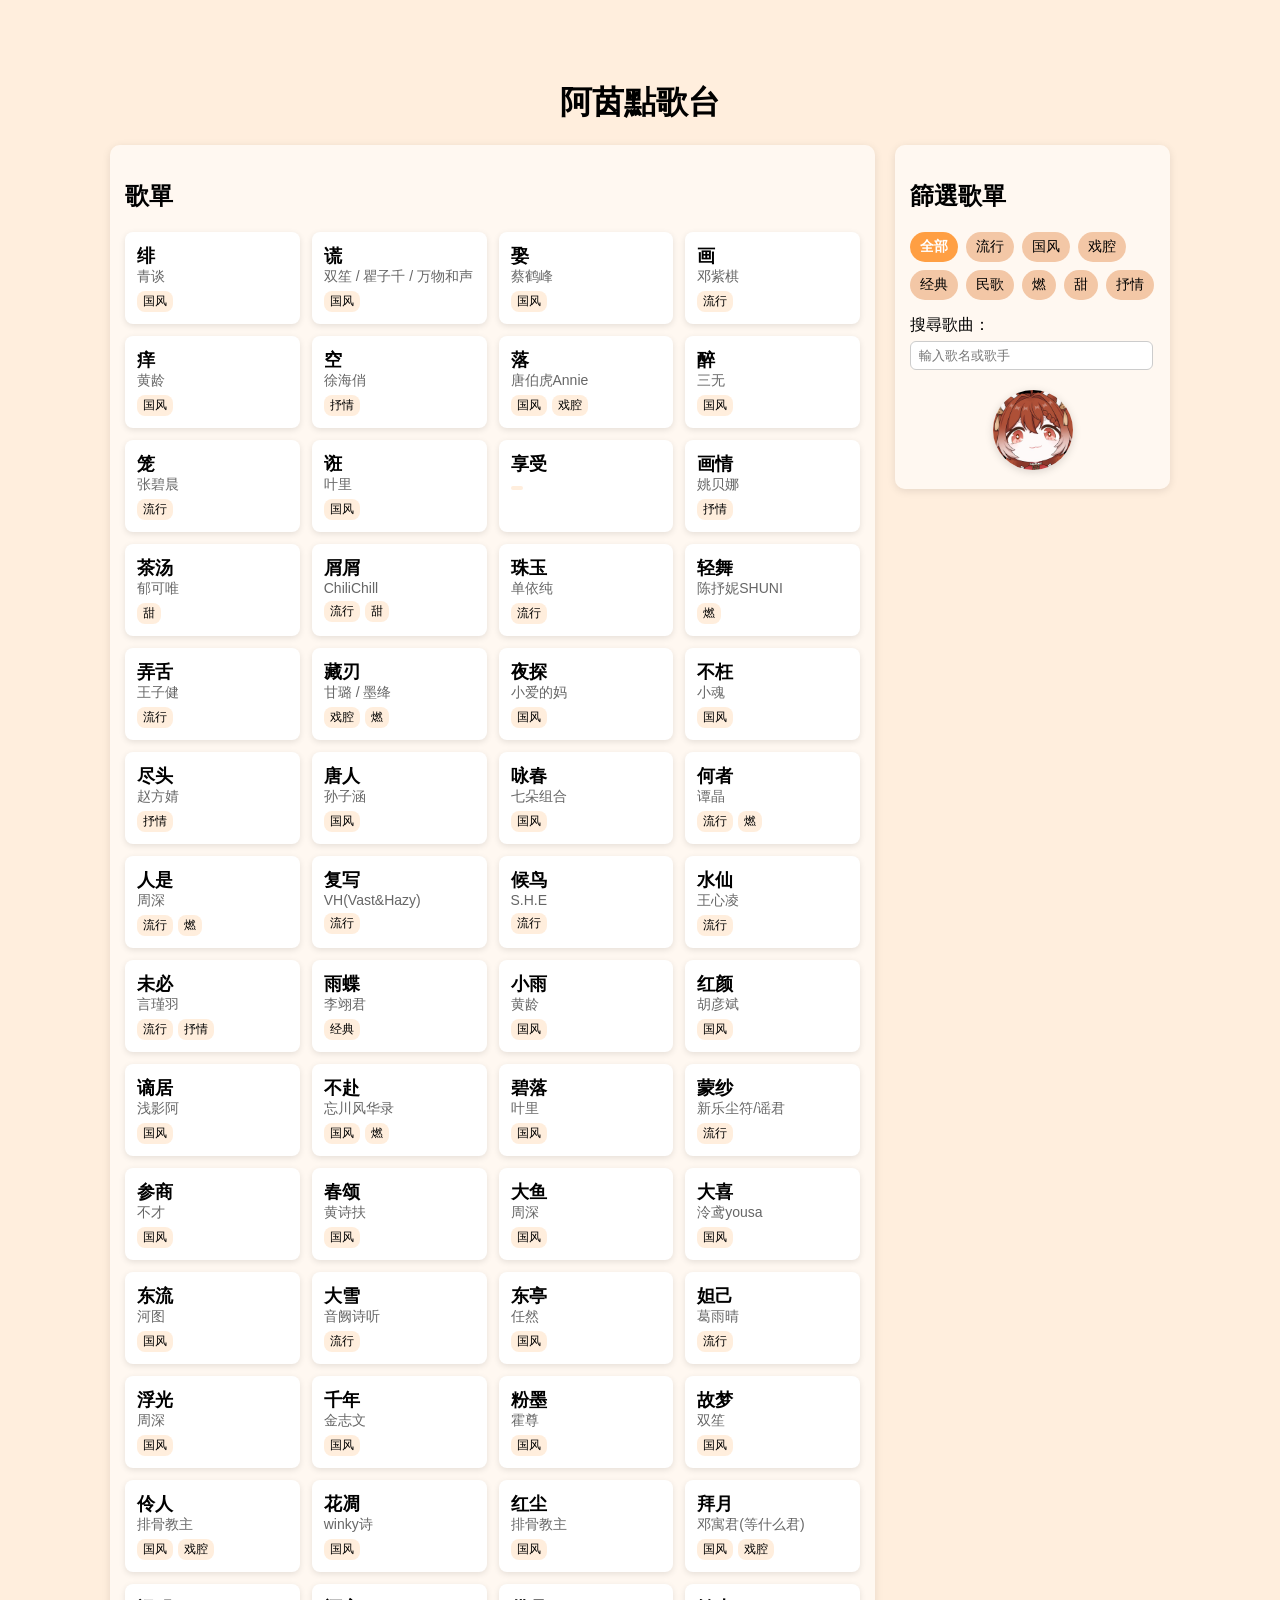
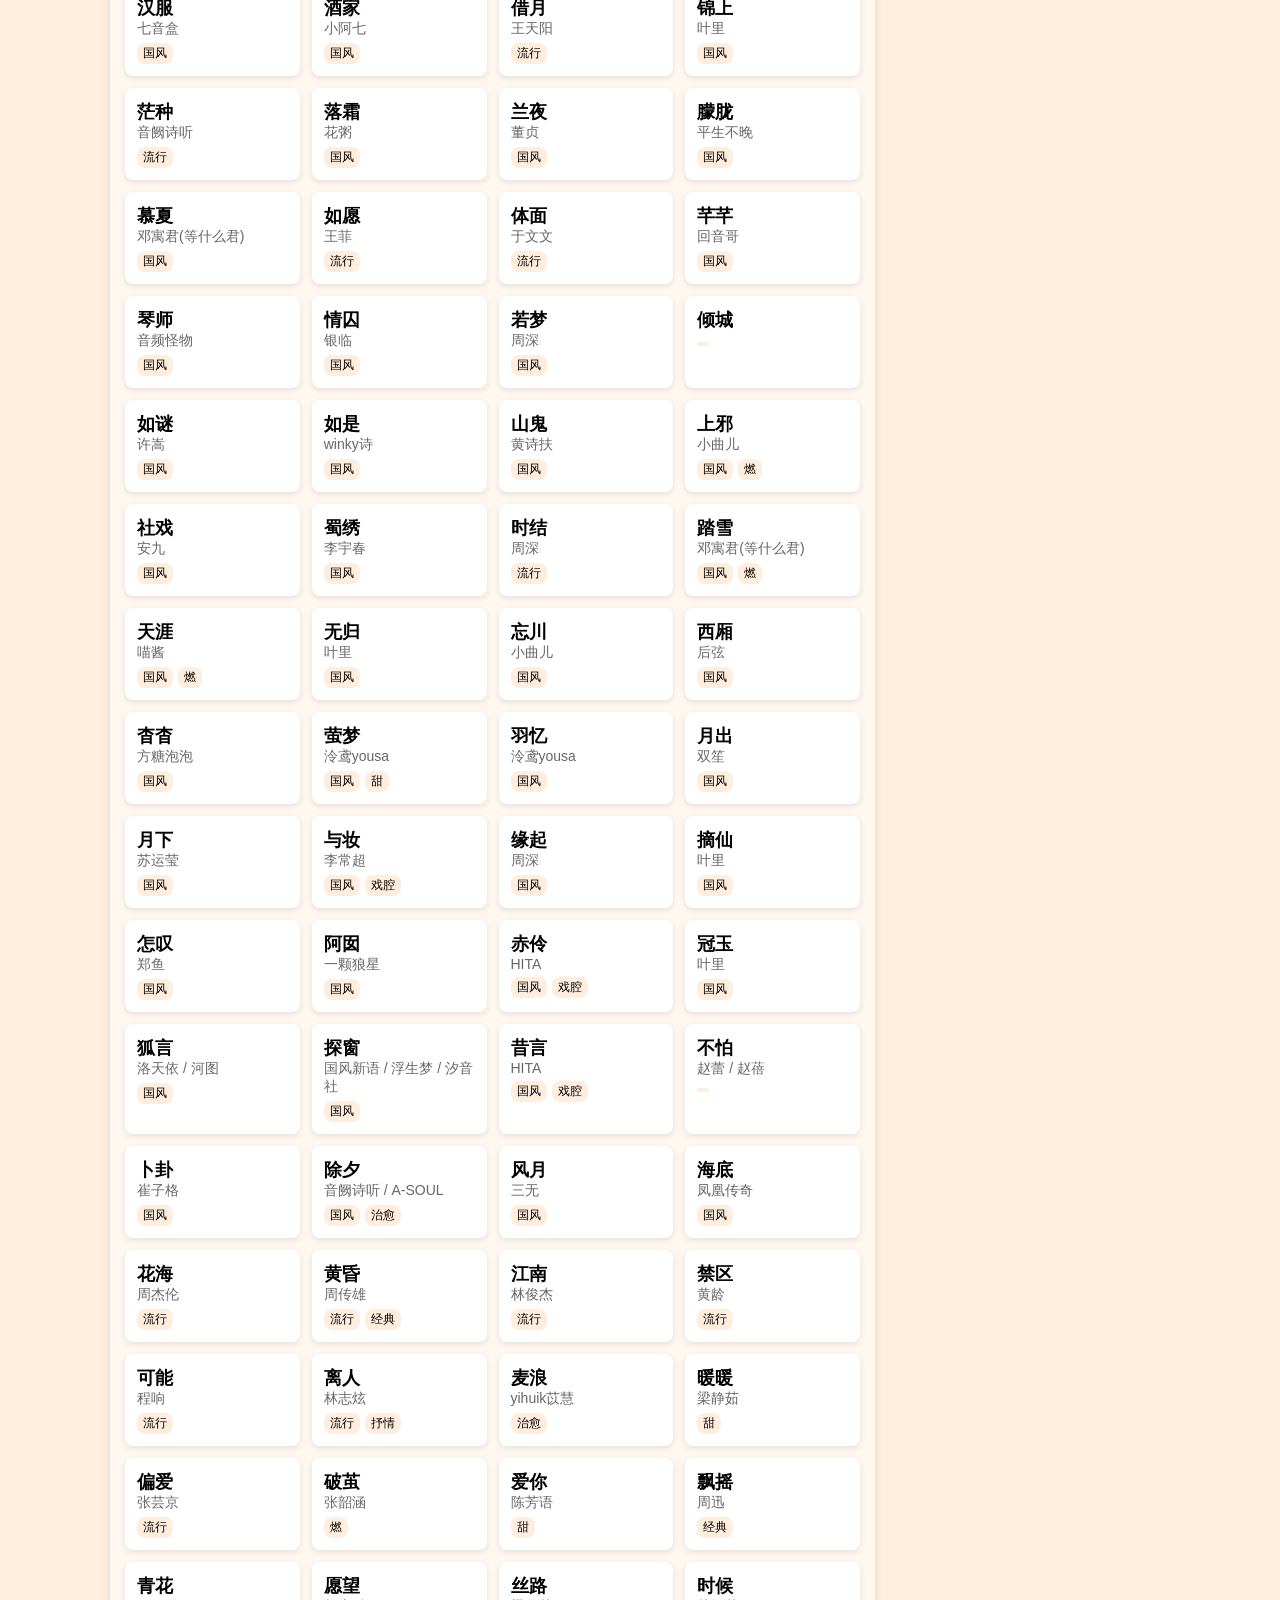
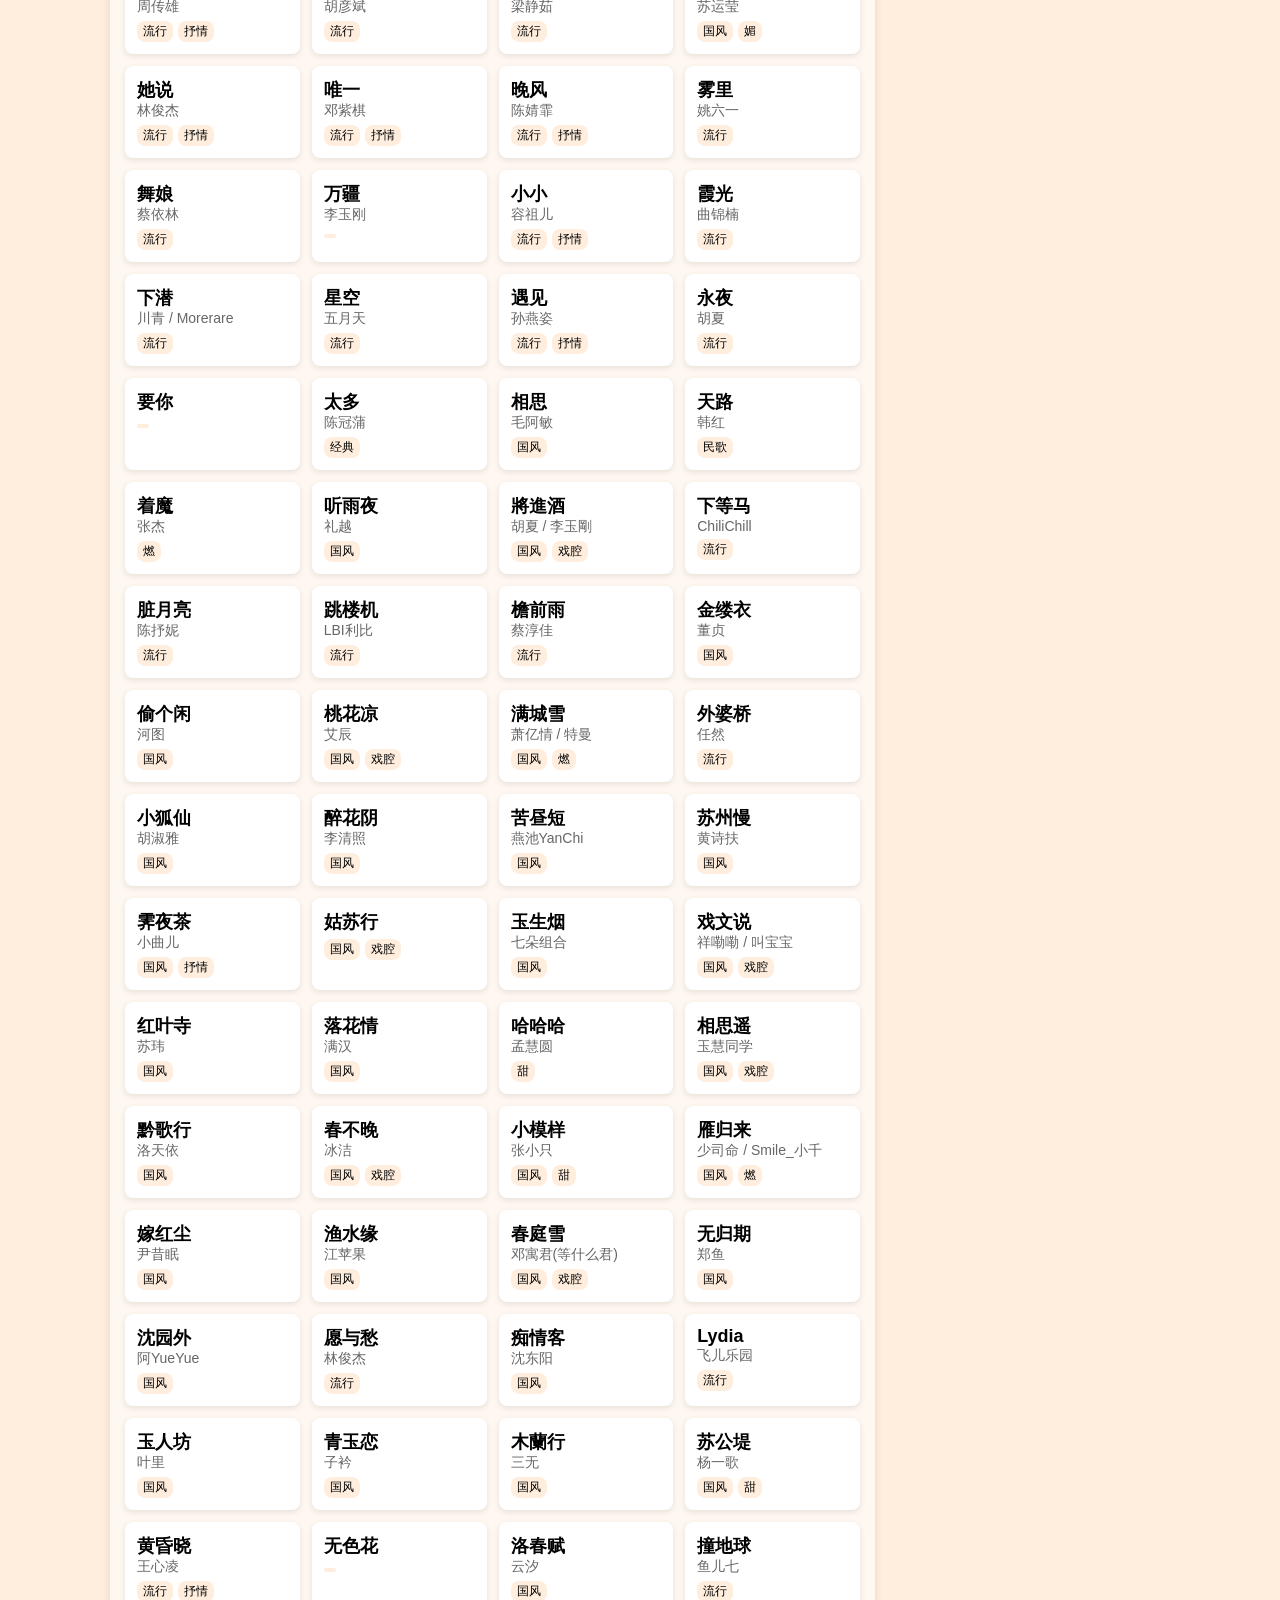
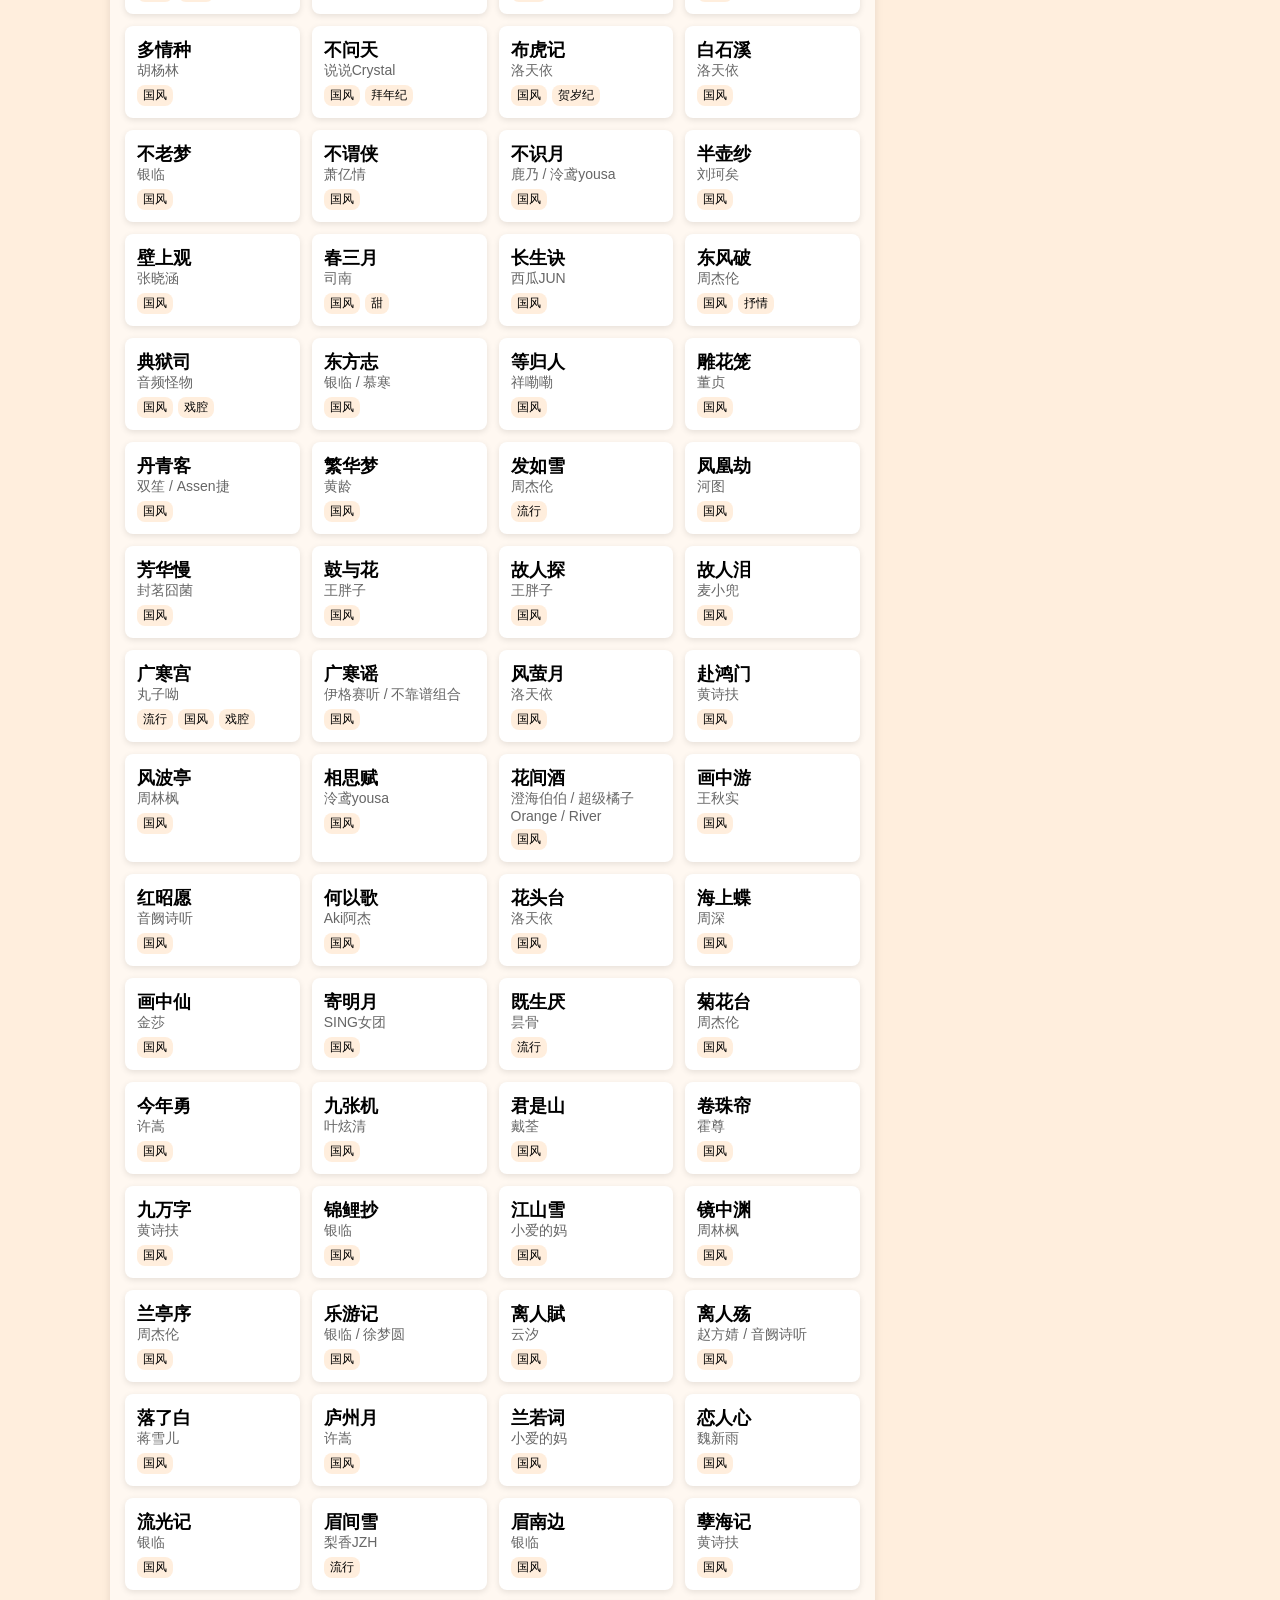
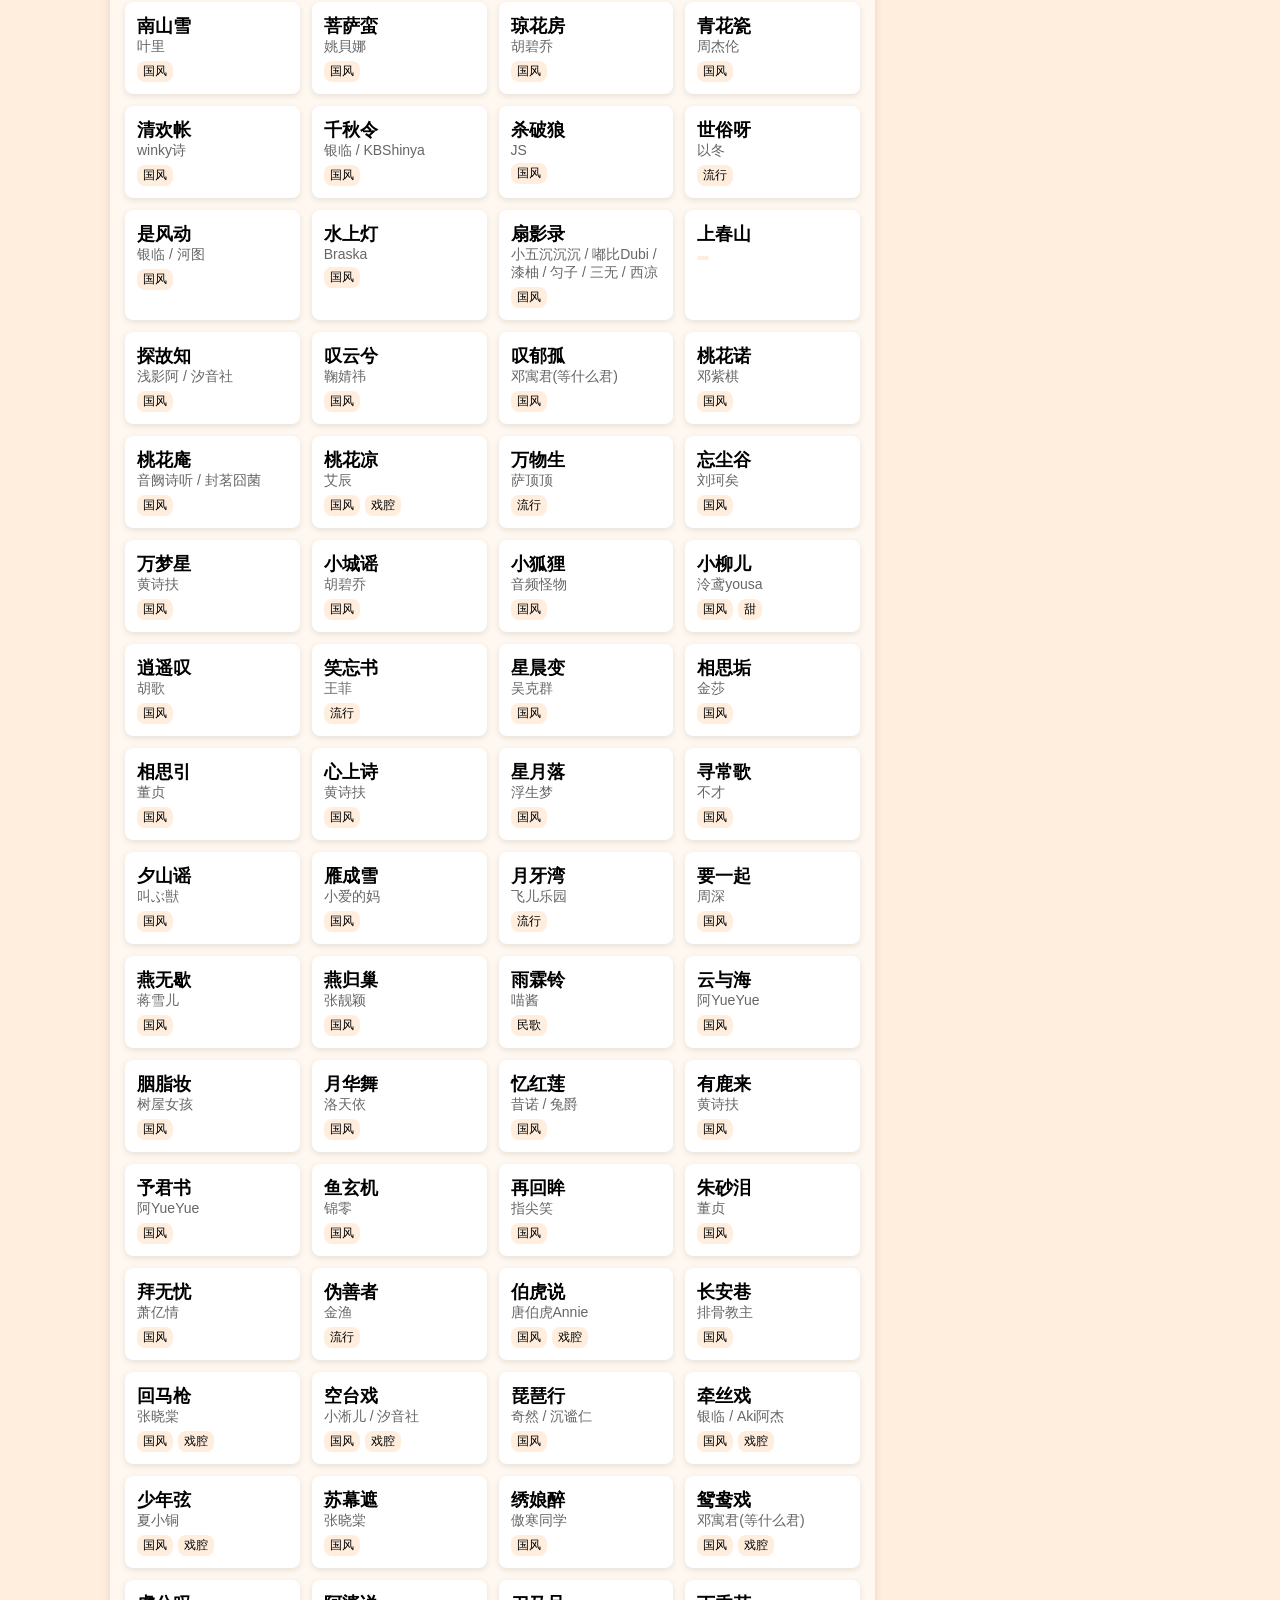
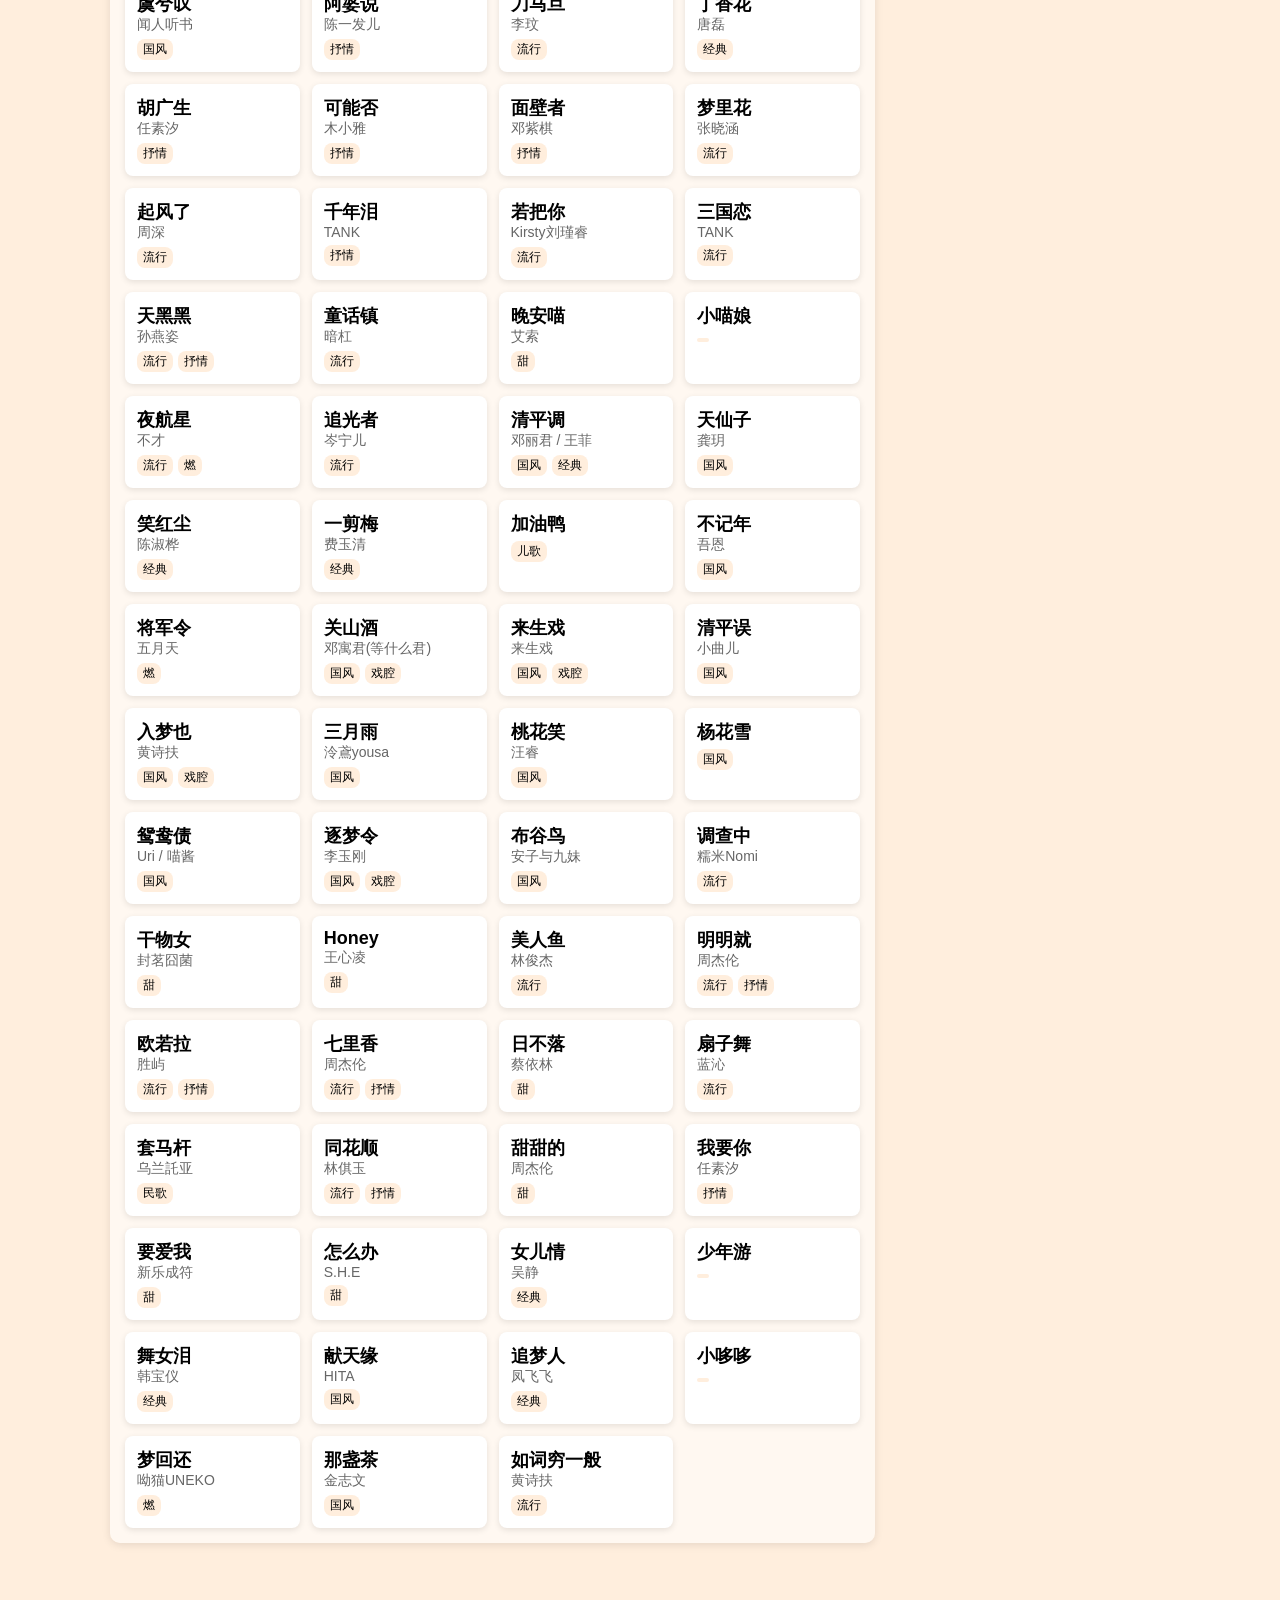
==== commit e83d89cf: "debug" ====
--- a/index.html
+++ b/index.html
@@ -1,4 +1,3 @@
-<<<<<<< HEAD
 <!DOCTYPE html>
 <html lang="zh-Hant">
 <head>
@@ -54,60 +53,3 @@
   <script src="script.js"></script>
 </body>
 </html>
-=======
-<!DOCTYPE html>
-<html lang="zh-Hant">
-<head>
-  <meta charset="UTF-8" />
-  <title>阿茵點歌台</title>
-  <link rel="stylesheet" href="style.css">
-</head>
-
-<body>
-  <div class="app">
-    <h1>阿茵點歌台</h1>
-
-    <div class="layout">
-      <!-- 左邊：歌單 -->
-      <div class="left-panel">
-        <h2>歌單</h2>
-        <ul id="song-list"></ul>
-        <div id="empty-message" class="empty-message" style="display:none;">
-          找不到符合條件的歌曲
-        </div>
-      </div>
-
-      <!-- 右邊：篩選 -->
-      <div class="right-panel">
-        <h2>篩選歌單</h2>
-
-        <div class="tag-list">
-          <button class="tag-btn active" data-genre="all">全部</button>
-          <button class="tag-btn" data-genre="流行">流行</button>
-          <button class="tag-btn" data-genre="国风">国风</button>
-          <button class="tag-btn" data-genre="戏腔">戏腔</button>
-          <button class="tag-btn" data-genre="经典">经典</button>
-          <button class="tag-btn" data-genre="民歌">民歌</button>
-          <button class="tag-btn" data-genre="燃">燃</button>
-          <button class="tag-btn" data-genre="甜">甜</button>
-          <button class="tag-btn" data-genre="抒情">抒情</button>
-        </div>
-
-        <div class="search-box">
-          <label>搜尋歌曲：</label>
-          <input id="search-input" type="text" placeholder="輸入歌名或歌手" />
-        </div>
-
-        <div class="avatar-wrapper">
-          <img src="鑄幣大頭.jpg" class="avatar-img" />
-        </div>
-      </div>
-    </div>
-  </div>
-
-  <div id="toast"></div>
-
-  <script src="script.js"></script>
-</body>
-</html>
->>>>>>> 3f0f7108531c92b1468764854a06bd14b5d34241
--- a/style.css
+++ b/style.css
@@ -1,4 +1,3 @@
-<<<<<<< HEAD
 body {
   margin: 0;
   padding: 0;
@@ -150,156 +149,3 @@
   pointer-events: none;
   transition: opacity 0.3s ease;
 }
-=======
-body {
-  margin: 0;
-  padding: 0;
-  background-color: #FFEEDD;
-  font-family: "微軟正黑體", Arial, sans-serif;
-}
-
-.app {
-  max-width: 1100px;
-  margin: 40px auto;
-  padding: 20px;
-  box-sizing: border-box;
-}
-
-h1 {
-  text-align: center;
-  margin-bottom: 20px;
-}
-
-.layout {
-  display: flex;
-  gap: 20px;
-  align-items: flex-start;
-}
-
-/* 左邊歌單區 */
-.left-panel {
-  flex: 3;
-  background: rgba(255, 255, 255, 0.6);
-  border-radius: 10px;
-  padding: 15px;
-  box-shadow: 0 2px 8px rgba(0,0,0,0.1);
-  box-sizing: border-box;
-}
-
-/* 多欄歌單 */
-#song-list {
-  display: grid;
-  grid-template-columns: repeat(4, 1fr);
-  gap: 12px;
-  list-style: none;
-  padding: 0;
-  margin: 0;
-}
-
-.song-item {
-  padding: 12px;
-  background: #ffffff;
-  border-radius: 8px;
-  box-shadow: 0 2px 6px rgba(0,0,0,0.1);
-  cursor: pointer;
-}
-
-.song-title {
-  font-weight: bold;
-  font-size: 18px;
-}
-
-.song-artist {
-  font-size: 14px;
-  color: #666;
-}
-
-.song-genre {
-  display: inline-block;
-  background: #FFEEDD;
-  padding: 2px 6px;
-  margin: 5px 5px 0 0;
-  border-radius: 8px;
-  font-size: 12px;
-}
-
-/* 右邊區塊 */
-.right-panel {
-  flex: 1;
-  background: rgba(255, 255, 255, 0.6);
-  border-radius: 10px;
-  padding: 15px;
-  box-shadow: 0 2px 8px rgba(0,0,0,0.1);
-  align-self: flex-start;
-  box-sizing: border-box;
-}
-
-.tag-list {
-  display: flex;
-  flex-wrap: wrap;
-  gap: 8px;
-  margin-bottom: 15px;
-}
-
-.tag-btn {
-  border: none;
-  padding: 6px 10px;
-  border-radius: 999px;
-  cursor: pointer;
-  background: #f3c7a6;
-  font-size: 14px;
-}
-
-.tag-btn.active {
-  background: #ff9f43;
-  color: #fff;
-  font-weight: bold;
-}
-
-.search-box label {
-  display: block;
-  margin-bottom: 5px;
-}
-
-.search-box input {
-  width: 99%;
-  padding: 6px 8px;
-  border-radius: 6px;
-  border: 1px solid #ccc;
-  box-sizing: border-box;
-}
-
-.empty-message {
-  margin-top: 10px;
-  color: #888;
-  font-size: 14px;
-}
-
-.avatar-wrapper {
-  margin-top: 20px;
-  text-align: center;
-}
-
-.avatar-img {
-  width: 80px;
-  height: 80px;
-  border-radius: 50%;
-  object-fit: cover;
-  box-shadow: 0 2px 8px rgba(0,0,0,0.15);
-}
-
-/* Toast */
-#toast {
-  position: fixed;
-  bottom: 20px;
-  right: 20px;
-  background: rgba(0,0,0,0.75);
-  color: #fff;
-  padding: 10px 16px;
-  border-radius: 8px;
-  font-size: 14px;
-  opacity: 0;
-  pointer-events: none;
-  transition: opacity 0.3s ease;
-}
->>>>>>> 3f0f7108531c92b1468764854a06bd14b5d34241
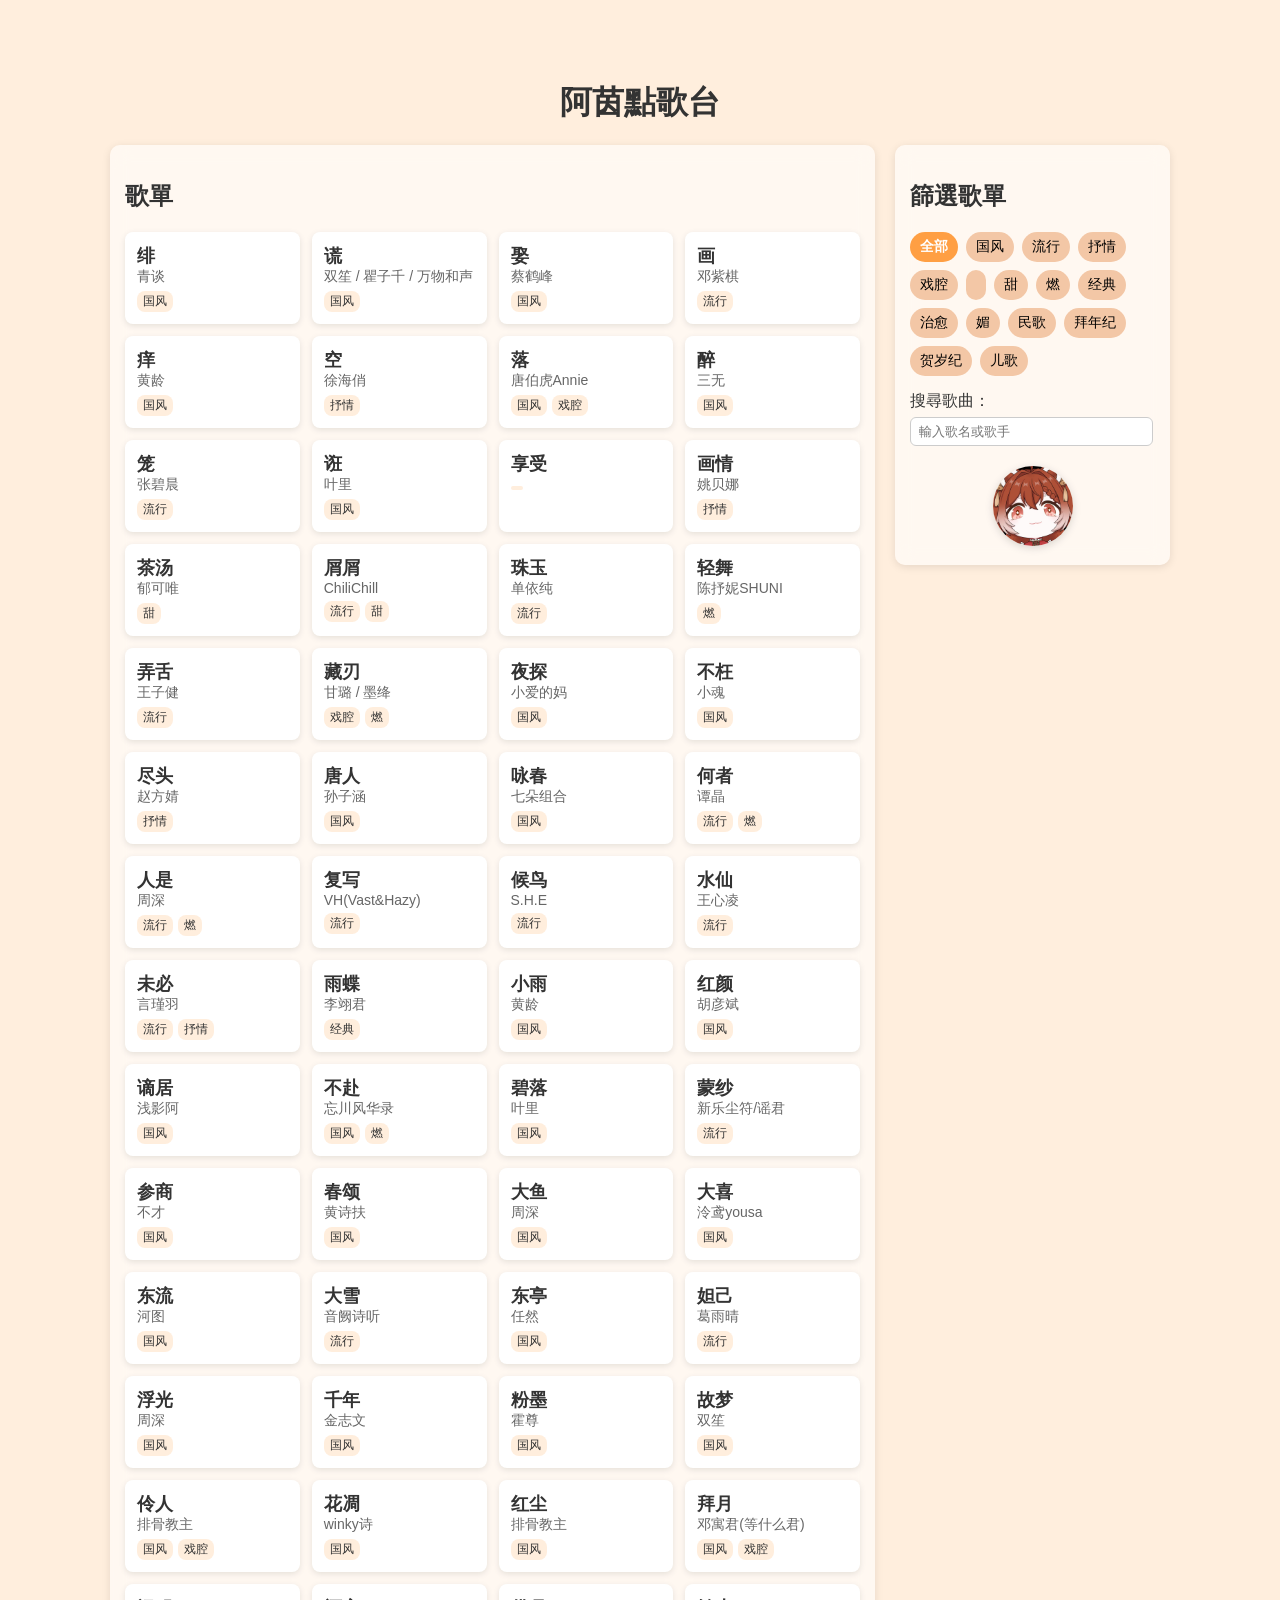
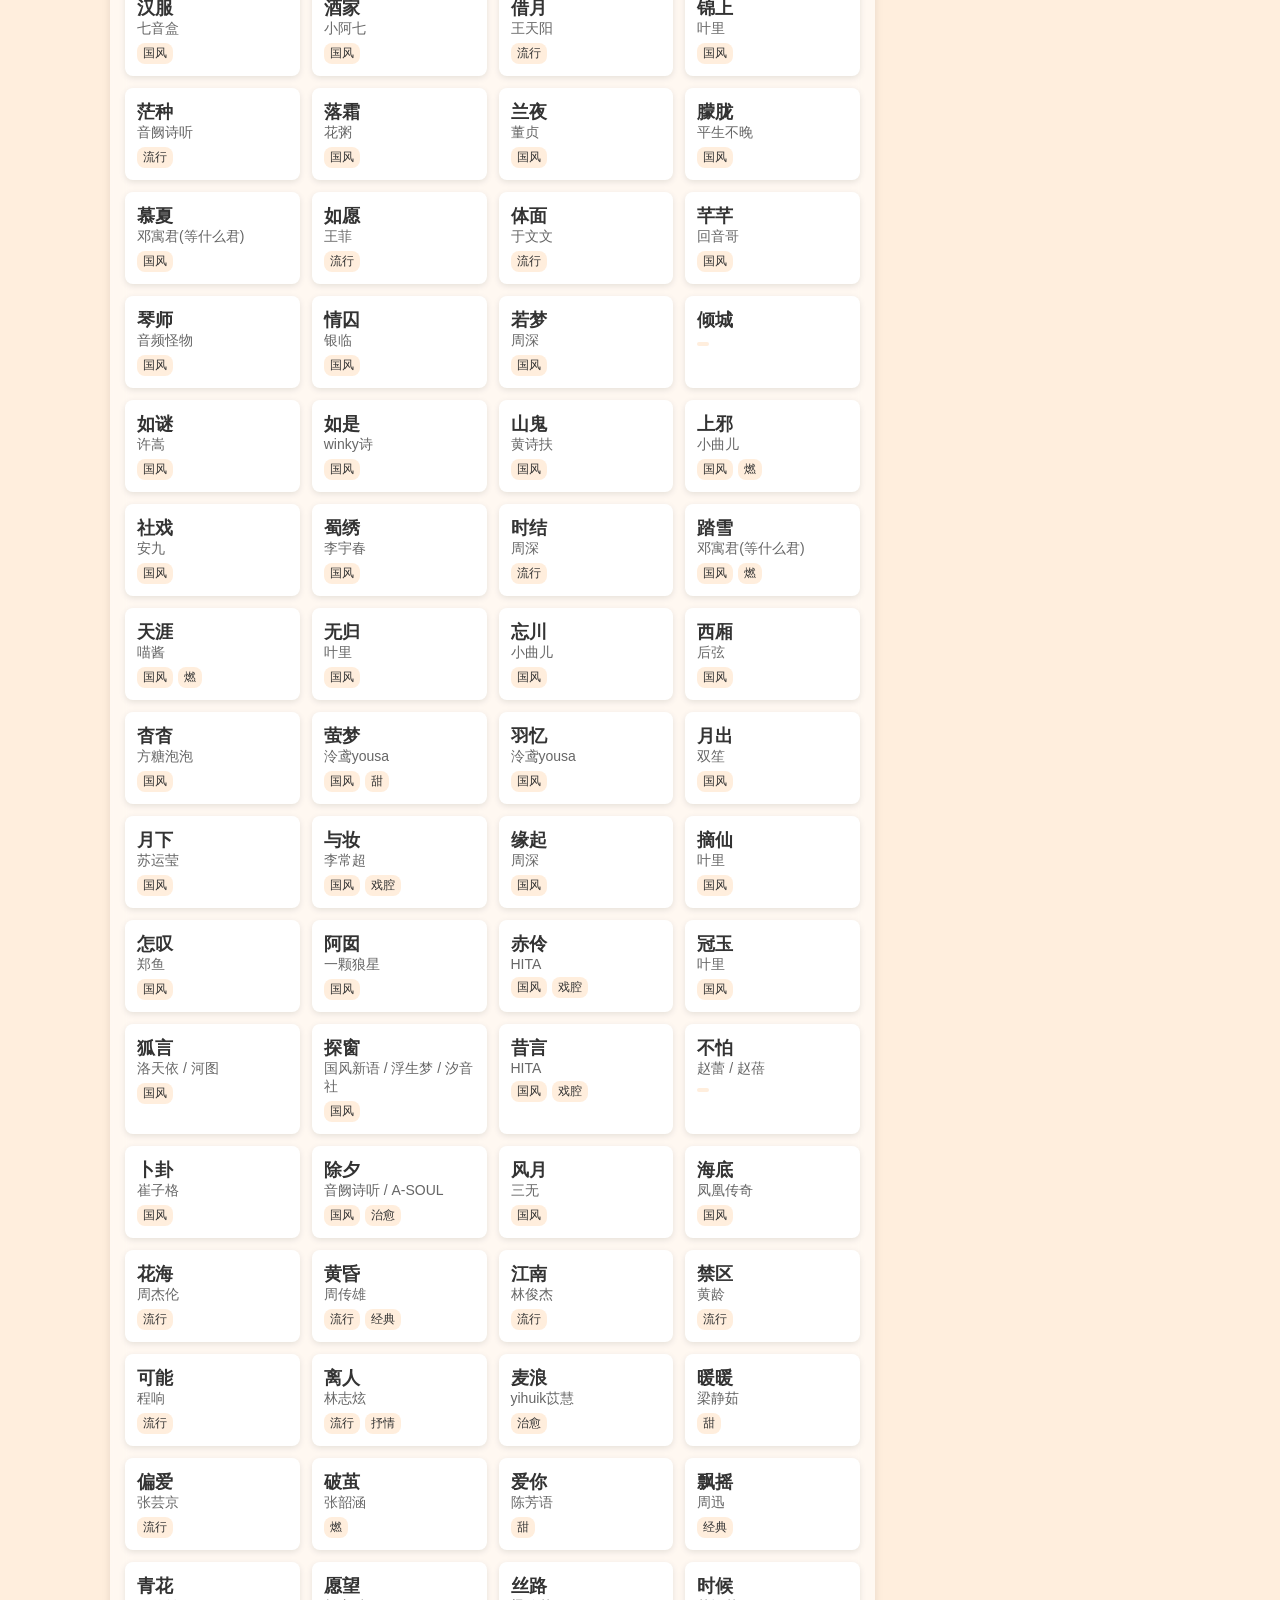
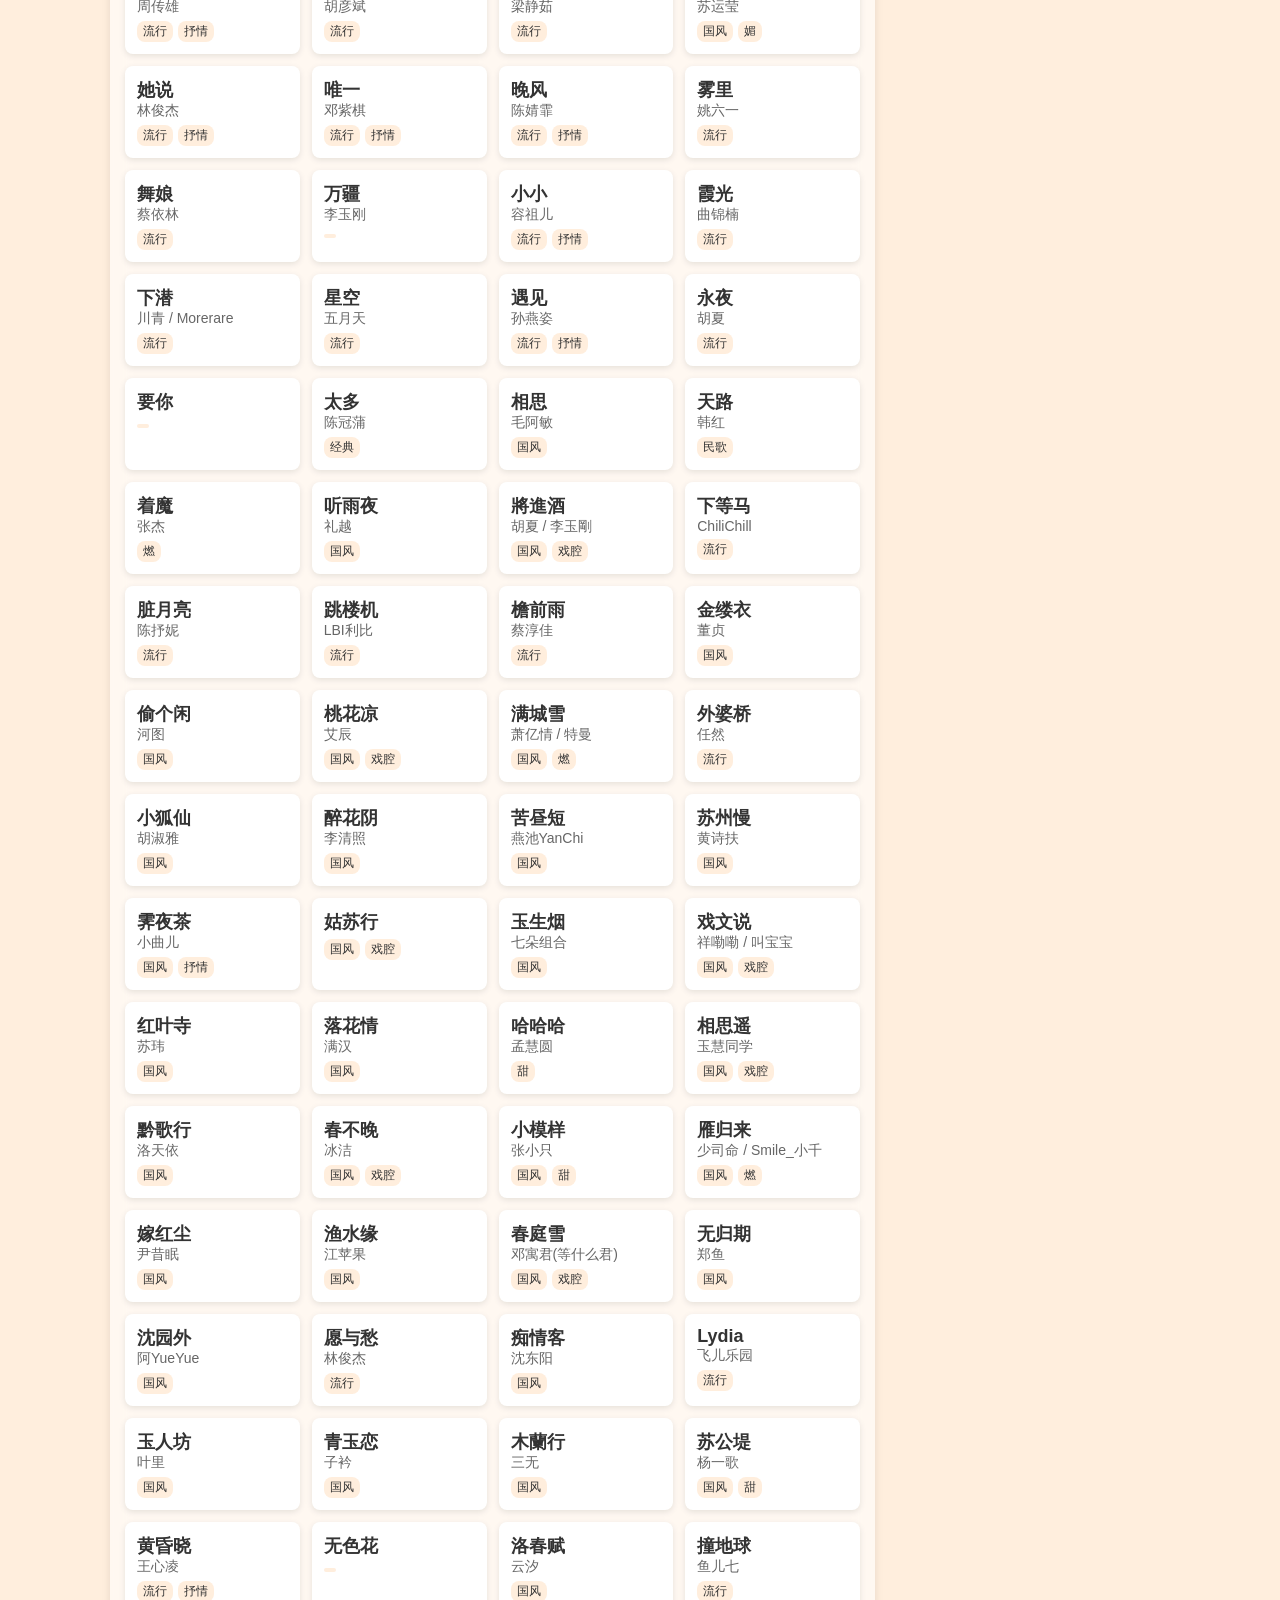
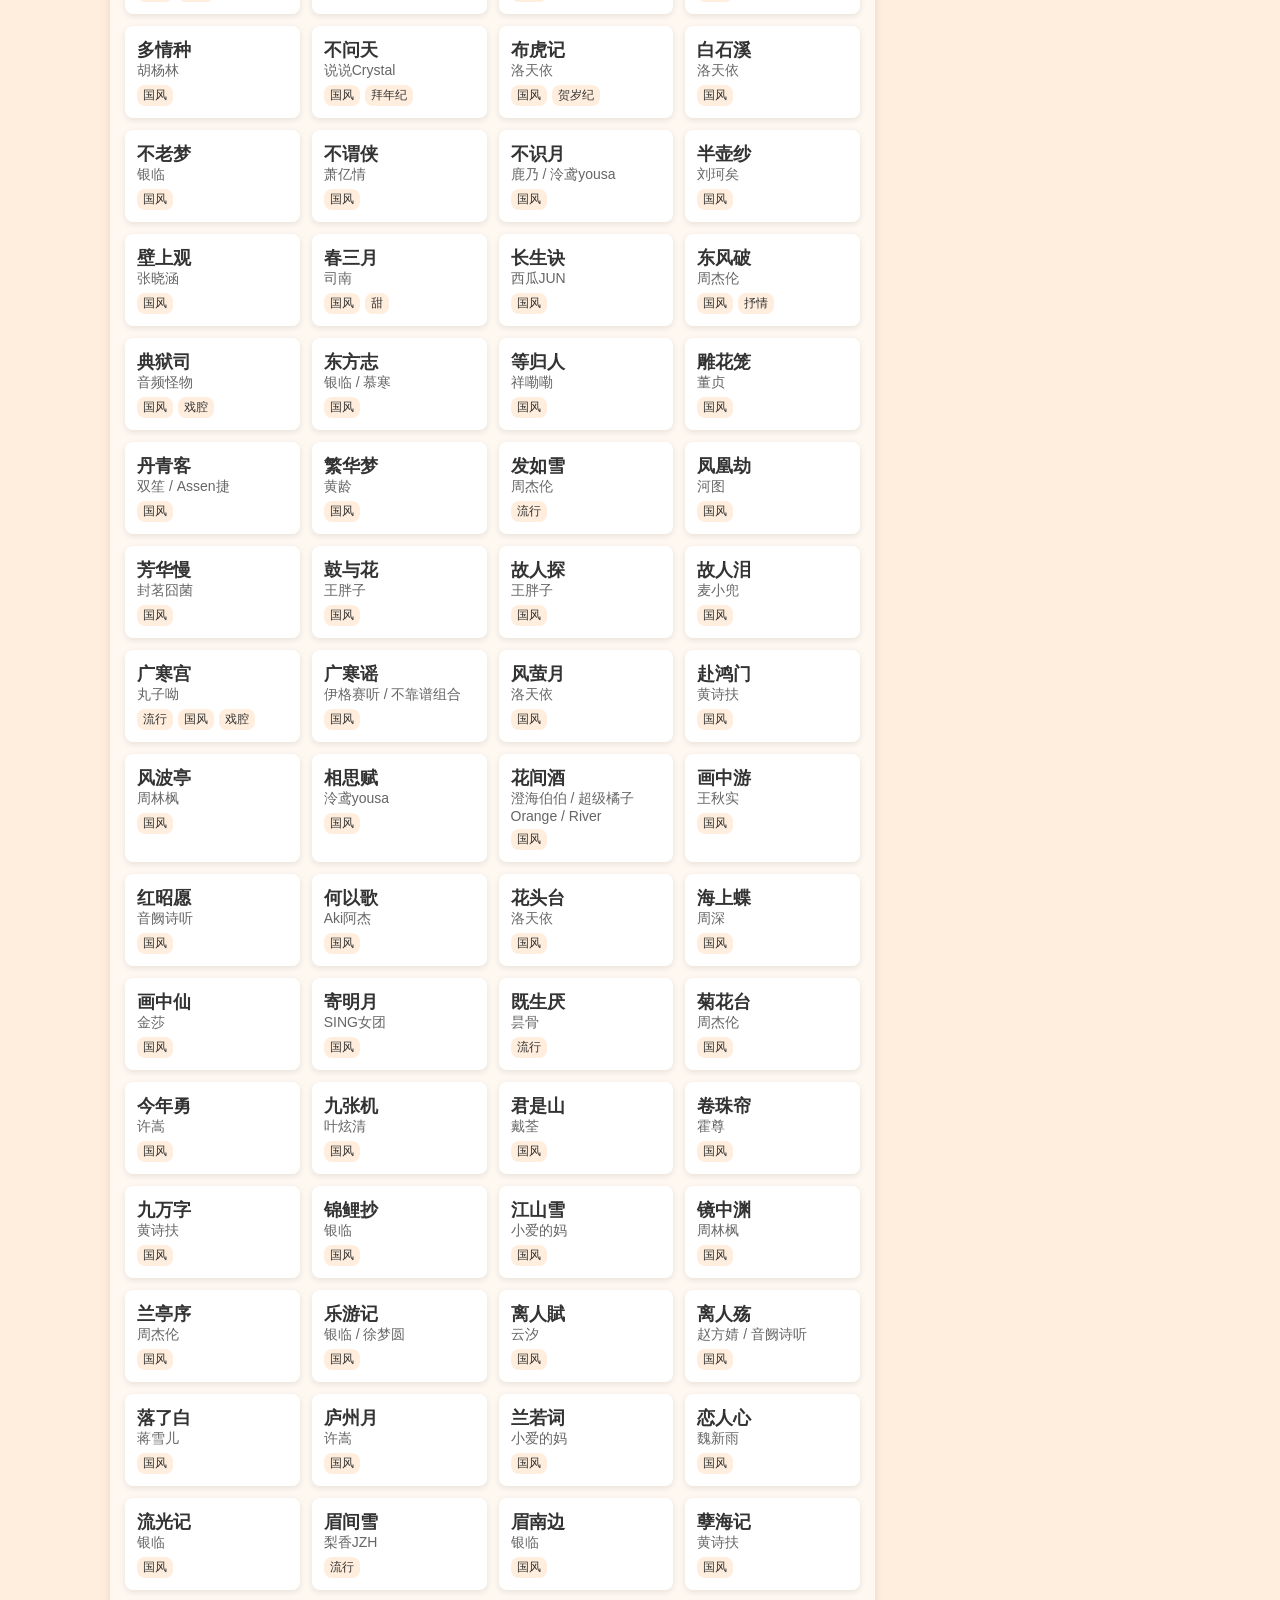
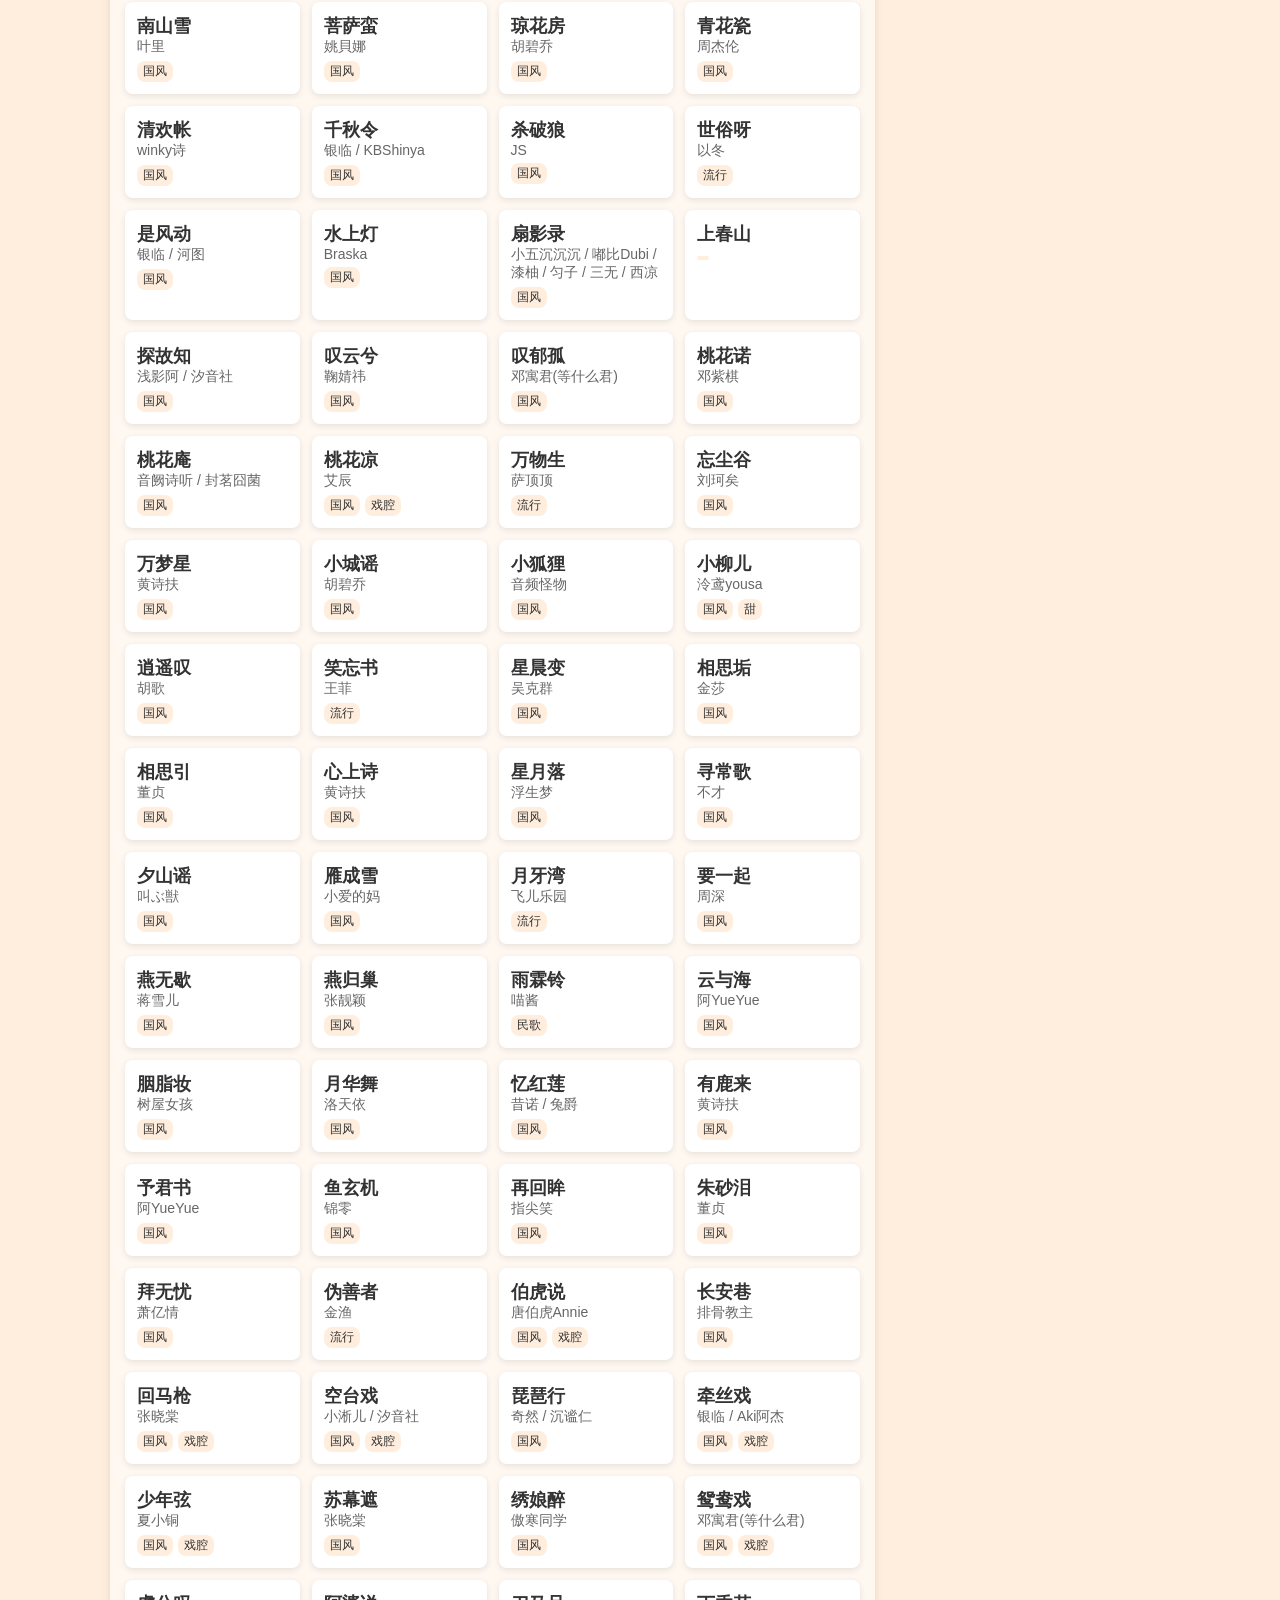
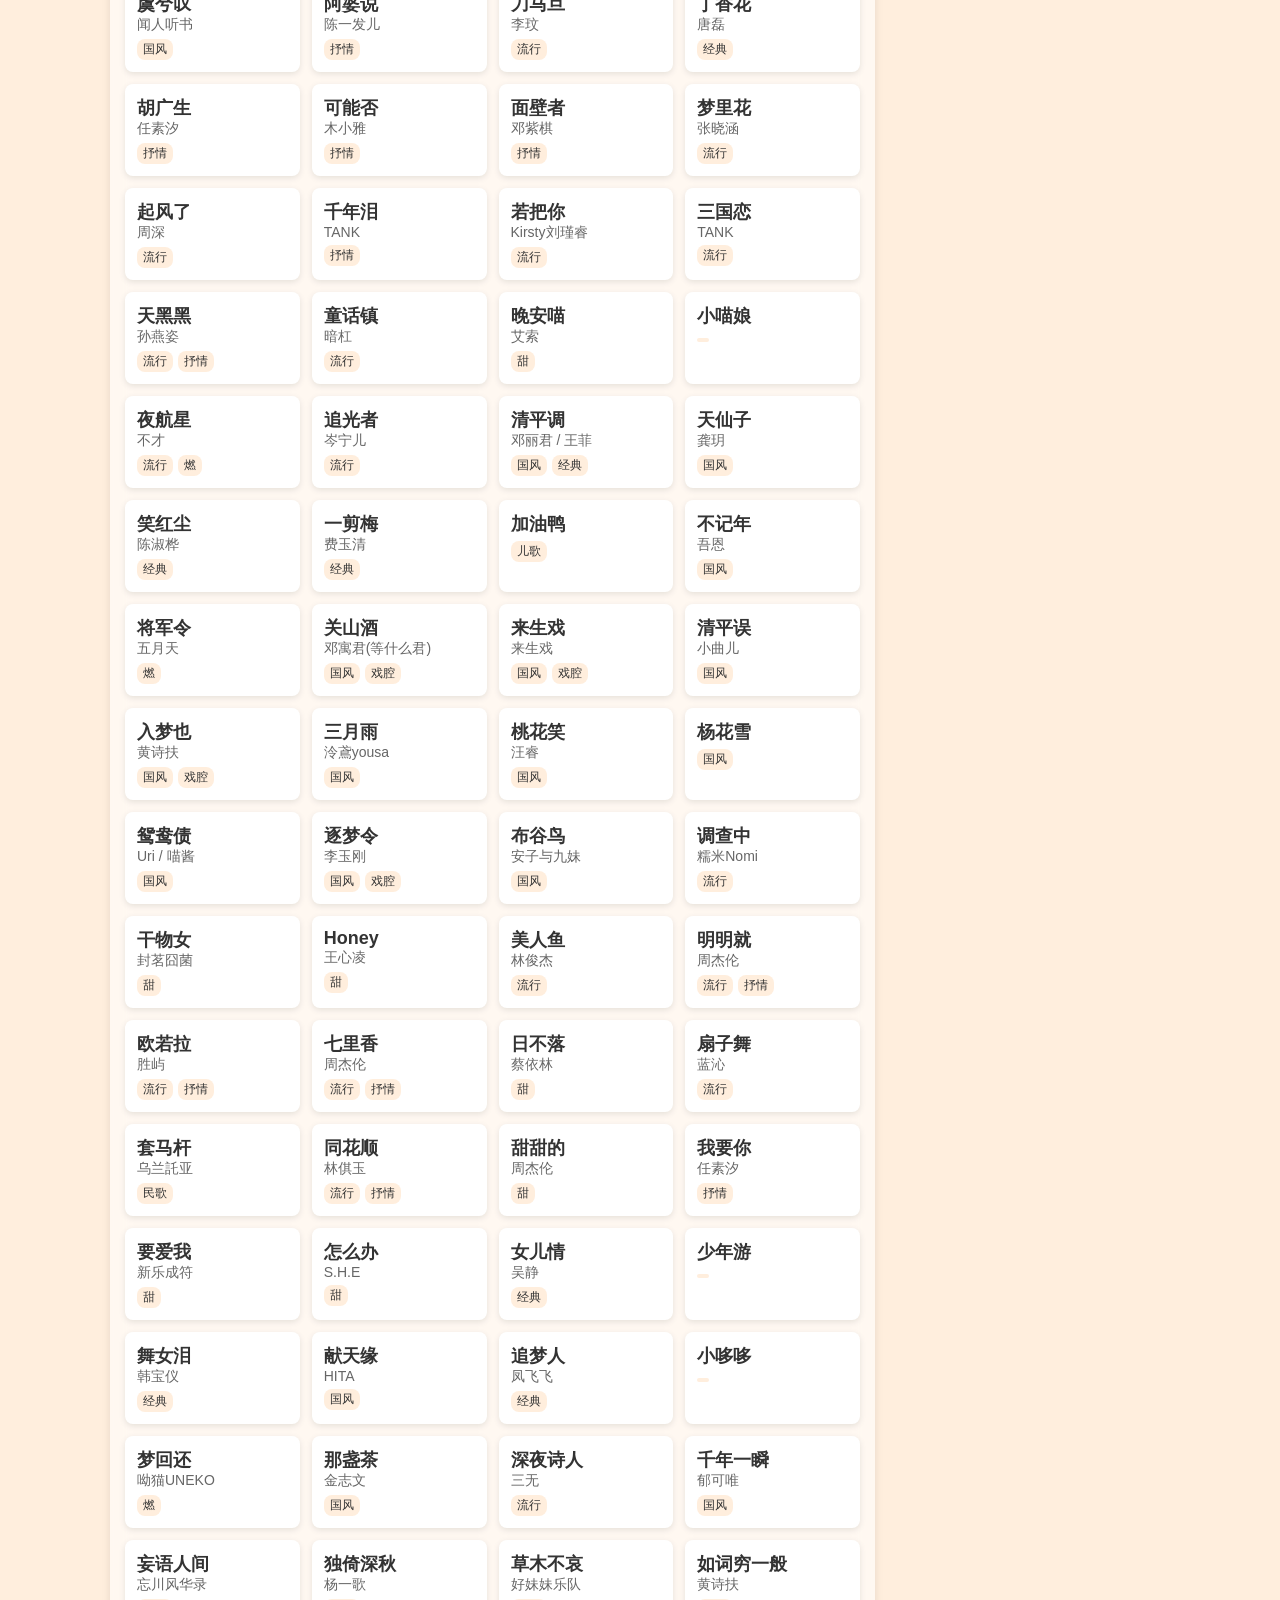
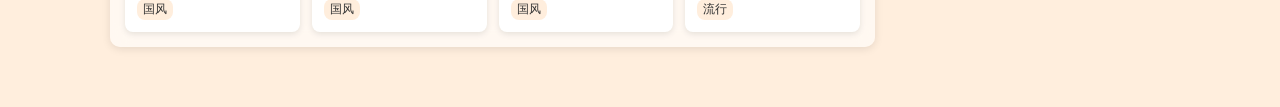
==== commit a114a0ea: "Optimize UI, performance, and maintainability - index.html: 加入載入中提示，並修正圖片與輸入框的無障礙 (a11y) 標籤。 - style" ====
--- a/index.html
+++ b/index.html
@@ -14,6 +14,7 @@
       <!-- 左邊：歌單 -->
       <div class="left-panel">
         <h2>歌單</h2>
+        <div id="loading-message" class="empty-message">載入中...</div>
         <ul id="song-list"></ul>
         <div id="empty-message" class="empty-message" style="display:none;">
           找不到符合條件的歌曲
@@ -24,25 +25,17 @@
       <div class="right-panel">
         <h2>篩選歌單</h2>
 
-        <div class="tag-list">
-          <button class="tag-btn active" data-genre="all">全部</button>
-          <button class="tag-btn" data-genre="流行">流行</button>
-          <button class="tag-btn" data-genre="国风">国风</button>
-          <button class="tag-btn" data-genre="戏腔">戏腔</button>
-          <button class="tag-btn" data-genre="经典">经典</button>
-          <button class="tag-btn" data-genre="民歌">民歌</button>
-          <button class="tag-btn" data-genre="燃">燃</button>
-          <button class="tag-btn" data-genre="甜">甜</button>
-          <button class="tag-btn" data-genre="抒情">抒情</button>
+        <div class="tag-list" id="tag-list">
+          <!-- 標籤將由 JS 動態生成 -->
         </div>
 
         <div class="search-box">
-          <label>搜尋歌曲：</label>
+          <label for="search-input">搜尋歌曲：</label>
           <input id="search-input" type="text" placeholder="輸入歌名或歌手" />
         </div>
 
         <div class="avatar-wrapper">
-          <img src="鑄幣大頭.jpg" class="avatar-img" />
+          <img src="鑄幣大頭.jpg" class="avatar-img" alt="阿茵大頭貼" />
         </div>
       </div>
     </div>
--- a/style.css
+++ b/style.css
@@ -1,8 +1,19 @@
+:root {
+  --bg-color: #FFEEDD;
+  --panel-bg: rgba(255, 255, 255, 0.6);
+  --primary-color: #ff9f43;
+  --primary-light: #f3c7a6;
+  --text-main: #333;
+  --text-sub: #666;
+  --card-bg: #ffffff;
+}
+
 body {
   margin: 0;
   padding: 0;
-  background-color: #FFEEDD;
+  background-color: var(--bg-color);
   font-family: "微軟正黑體", Arial, sans-serif;
+  color: var(--text-main);
 }
 
 .app {
@@ -26,7 +37,9 @@
 /* 左邊歌單區 */
 .left-panel {
   flex: 3;
-  background: rgba(255, 255, 255, 0.6);
+  background: var(--panel-bg);
+  backdrop-filter: blur(10px);
+  -webkit-backdrop-filter: blur(10px);
   border-radius: 10px;
   padding: 15px;
   box-shadow: 0 2px 8px rgba(0,0,0,0.1);
@@ -45,10 +58,16 @@
 
 .song-item {
   padding: 12px;
-  background: #ffffff;
+  background: var(--card-bg);
   border-radius: 8px;
   box-shadow: 0 2px 6px rgba(0,0,0,0.1);
   cursor: pointer;
+  transition: transform 0.2s ease, box-shadow 0.2s ease;
+}
+
+.song-item:hover {
+  transform: translateY(-3px);
+  box-shadow: 0 4px 12px rgba(0,0,0,0.15);
 }
 
 .song-title {
@@ -58,12 +77,12 @@
 
 .song-artist {
   font-size: 14px;
-  color: #666;
+  color: var(--text-sub);
 }
 
 .song-genre {
   display: inline-block;
-  background: #FFEEDD;
+  background: var(--bg-color);
   padding: 2px 6px;
   margin: 5px 5px 0 0;
   border-radius: 8px;
@@ -73,7 +92,9 @@
 /* 右邊區塊 */
 .right-panel {
   flex: 1;
-  background: rgba(255, 255, 255, 0.6);
+  background: var(--panel-bg);
+  backdrop-filter: blur(10px);
+  -webkit-backdrop-filter: blur(10px);
   border-radius: 10px;
   padding: 15px;
   box-shadow: 0 2px 8px rgba(0,0,0,0.1);
@@ -93,12 +114,17 @@
   padding: 6px 10px;
   border-radius: 999px;
   cursor: pointer;
-  background: #f3c7a6;
-  font-size: 14px;
+  background: var(--primary-light);
+  font-size: 14px;
+  transition: background-color 0.2s ease, transform 0.1s ease;
+}
+
+.tag-btn:hover {
+  transform: scale(1.05);
 }
 
 .tag-btn.active {
-  background: #ff9f43;
+  background: var(--primary-color);
   color: #fff;
   font-weight: bold;
 }
@@ -149,3 +175,31 @@
   pointer-events: none;
   transition: opacity 0.3s ease;
 }
+
+/* 響應式設計 RWD */
+@media (max-width: 992px) {
+  #song-list {
+    grid-template-columns: repeat(3, 1fr);
+  }
+}
+
+@media (max-width: 768px) {
+  .layout {
+    flex-direction: column-reverse; /* 右側面板在手機版放到上面，讓分類篩選先出現 */
+  }
+  
+  .right-panel, .left-panel {
+    flex: none;
+    width: 100%;
+  }
+
+  #song-list {
+    grid-template-columns: repeat(2, 1fr);
+  }
+}
+
+@media (max-width: 480px) {
+  #song-list {
+    grid-template-columns: 1fr;
+  }
+}
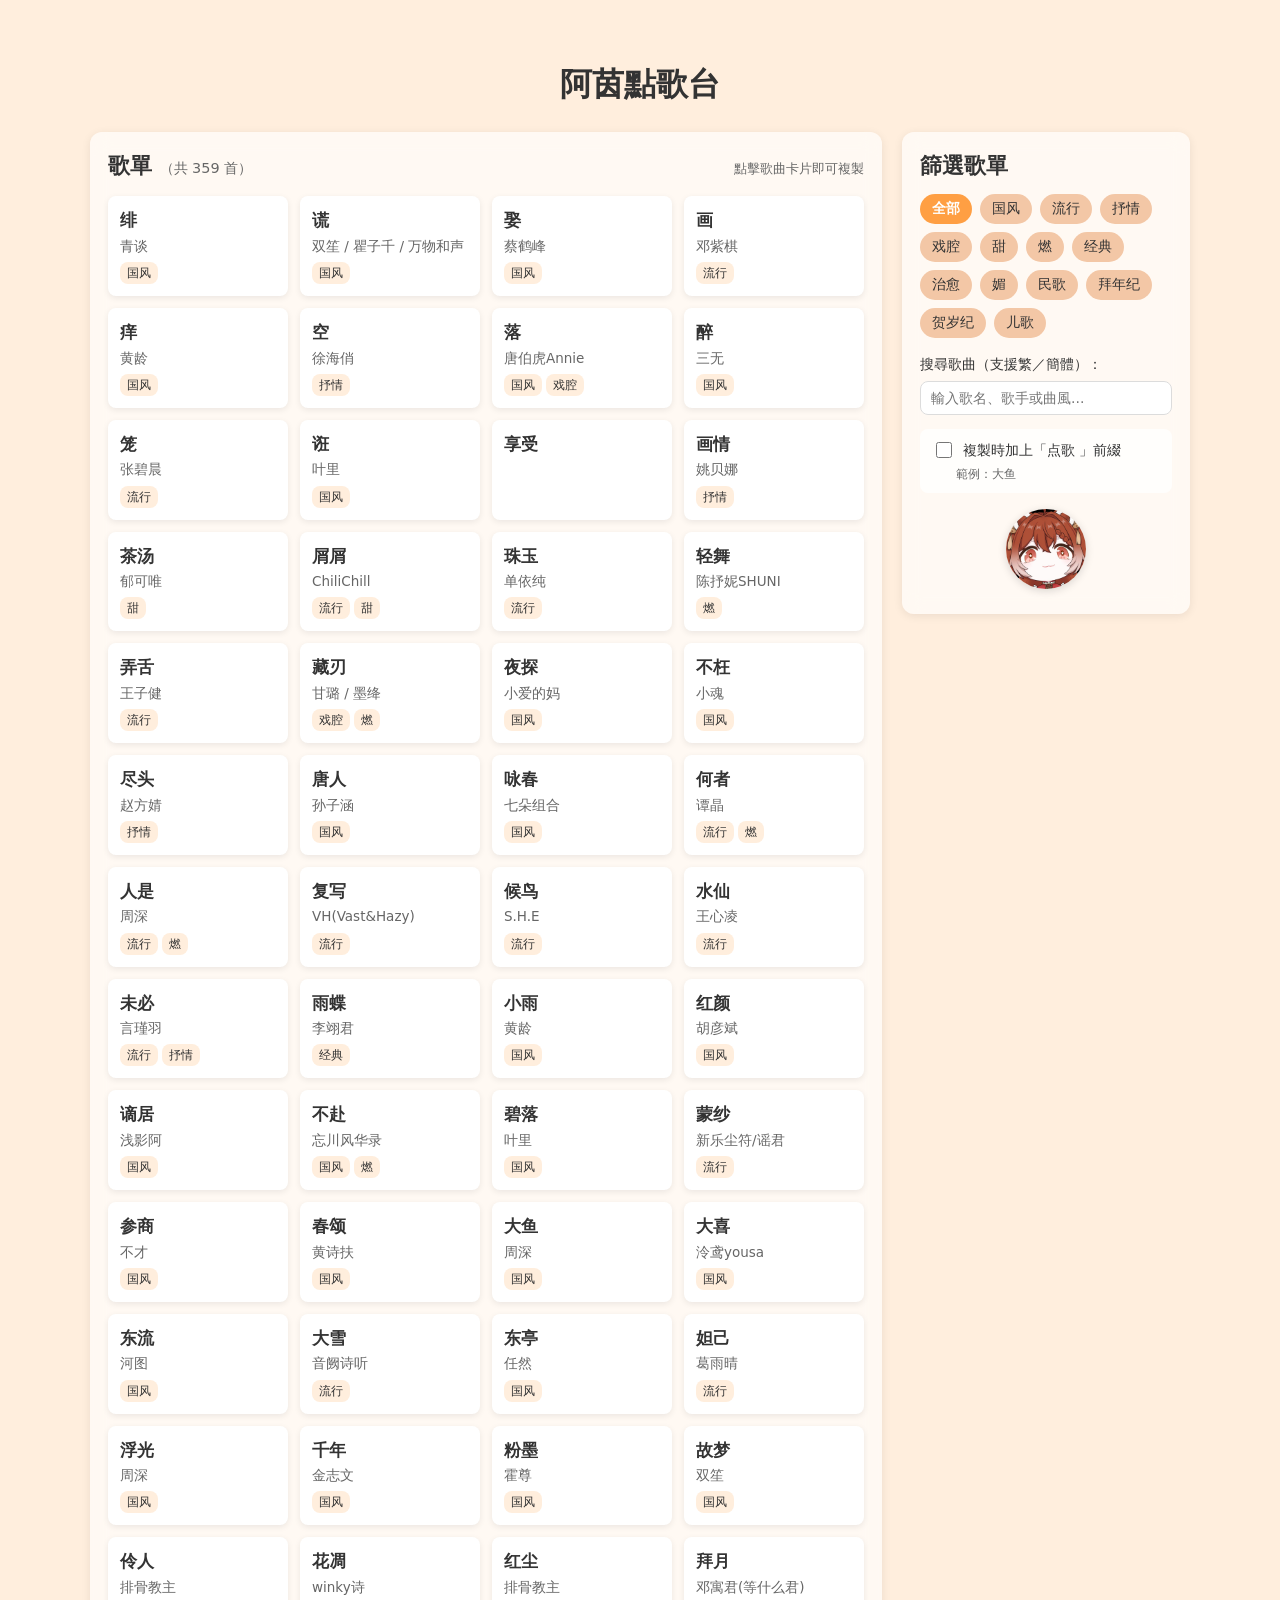
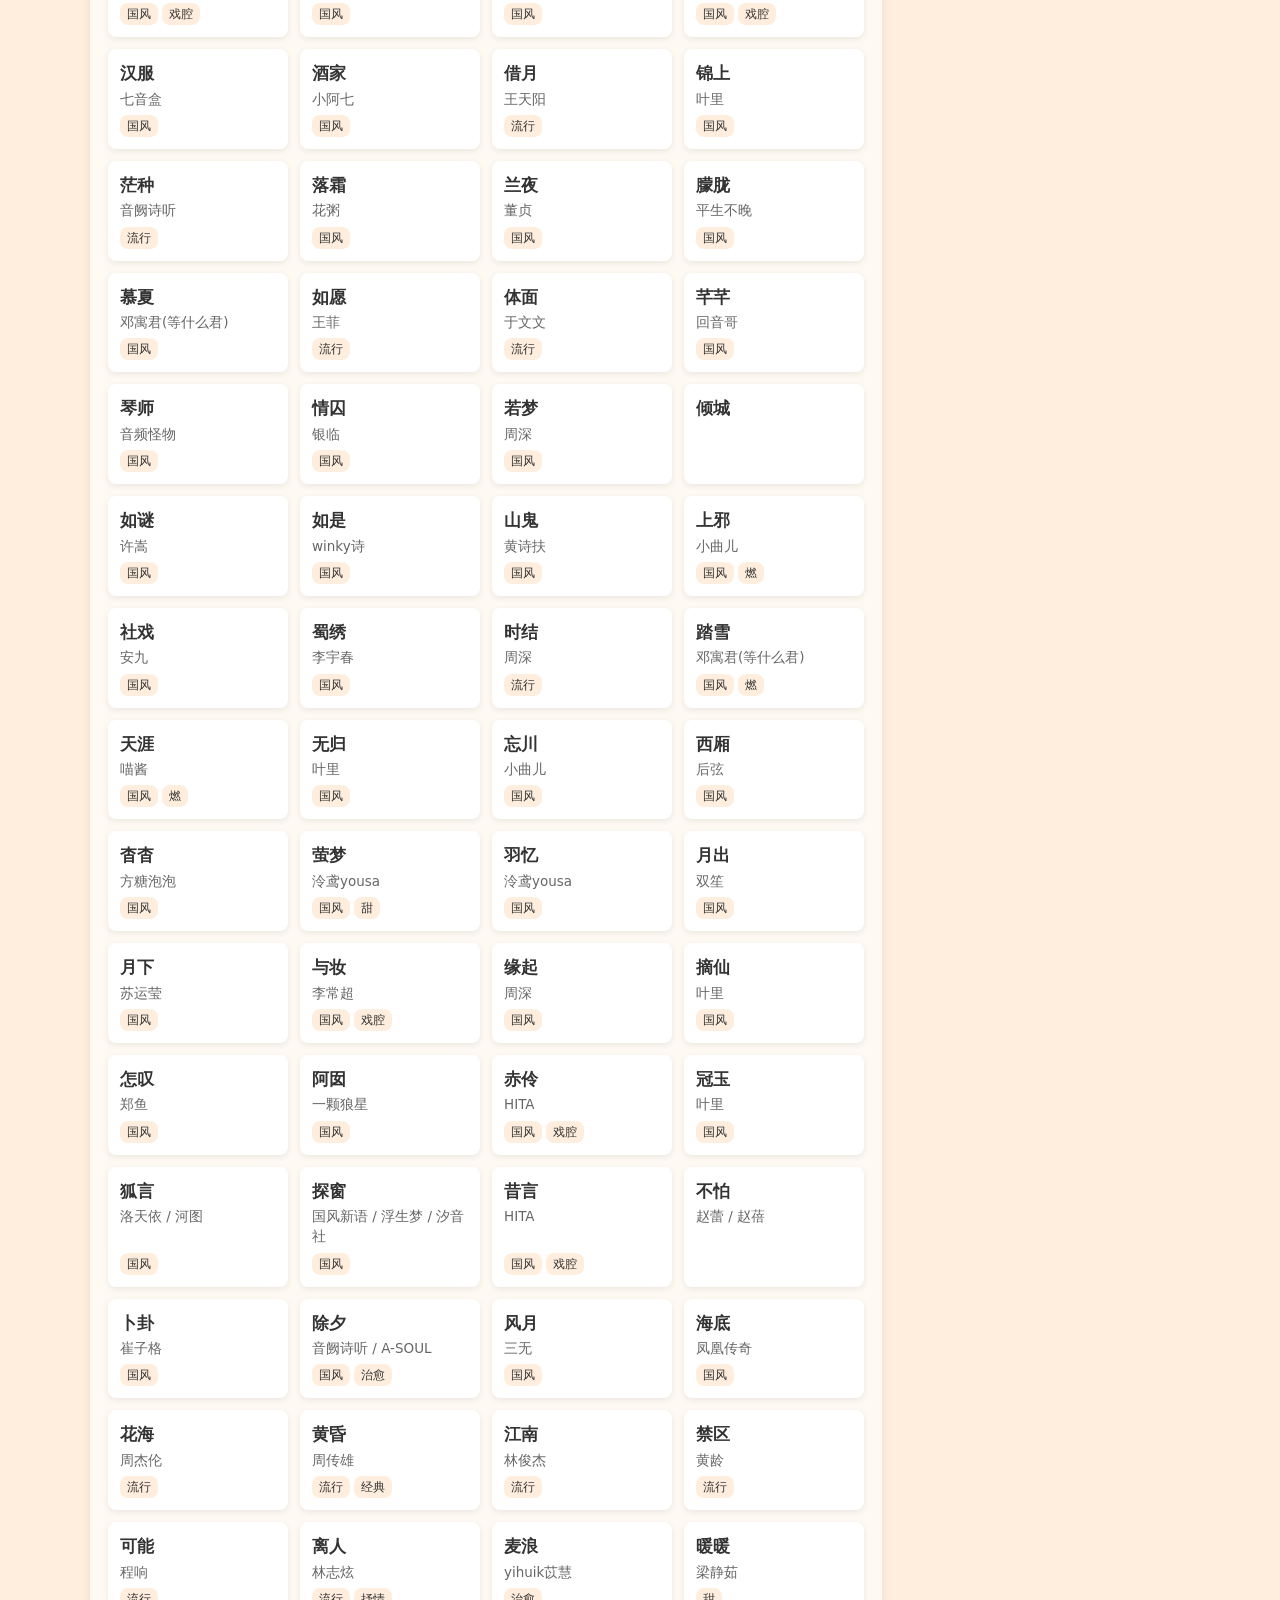
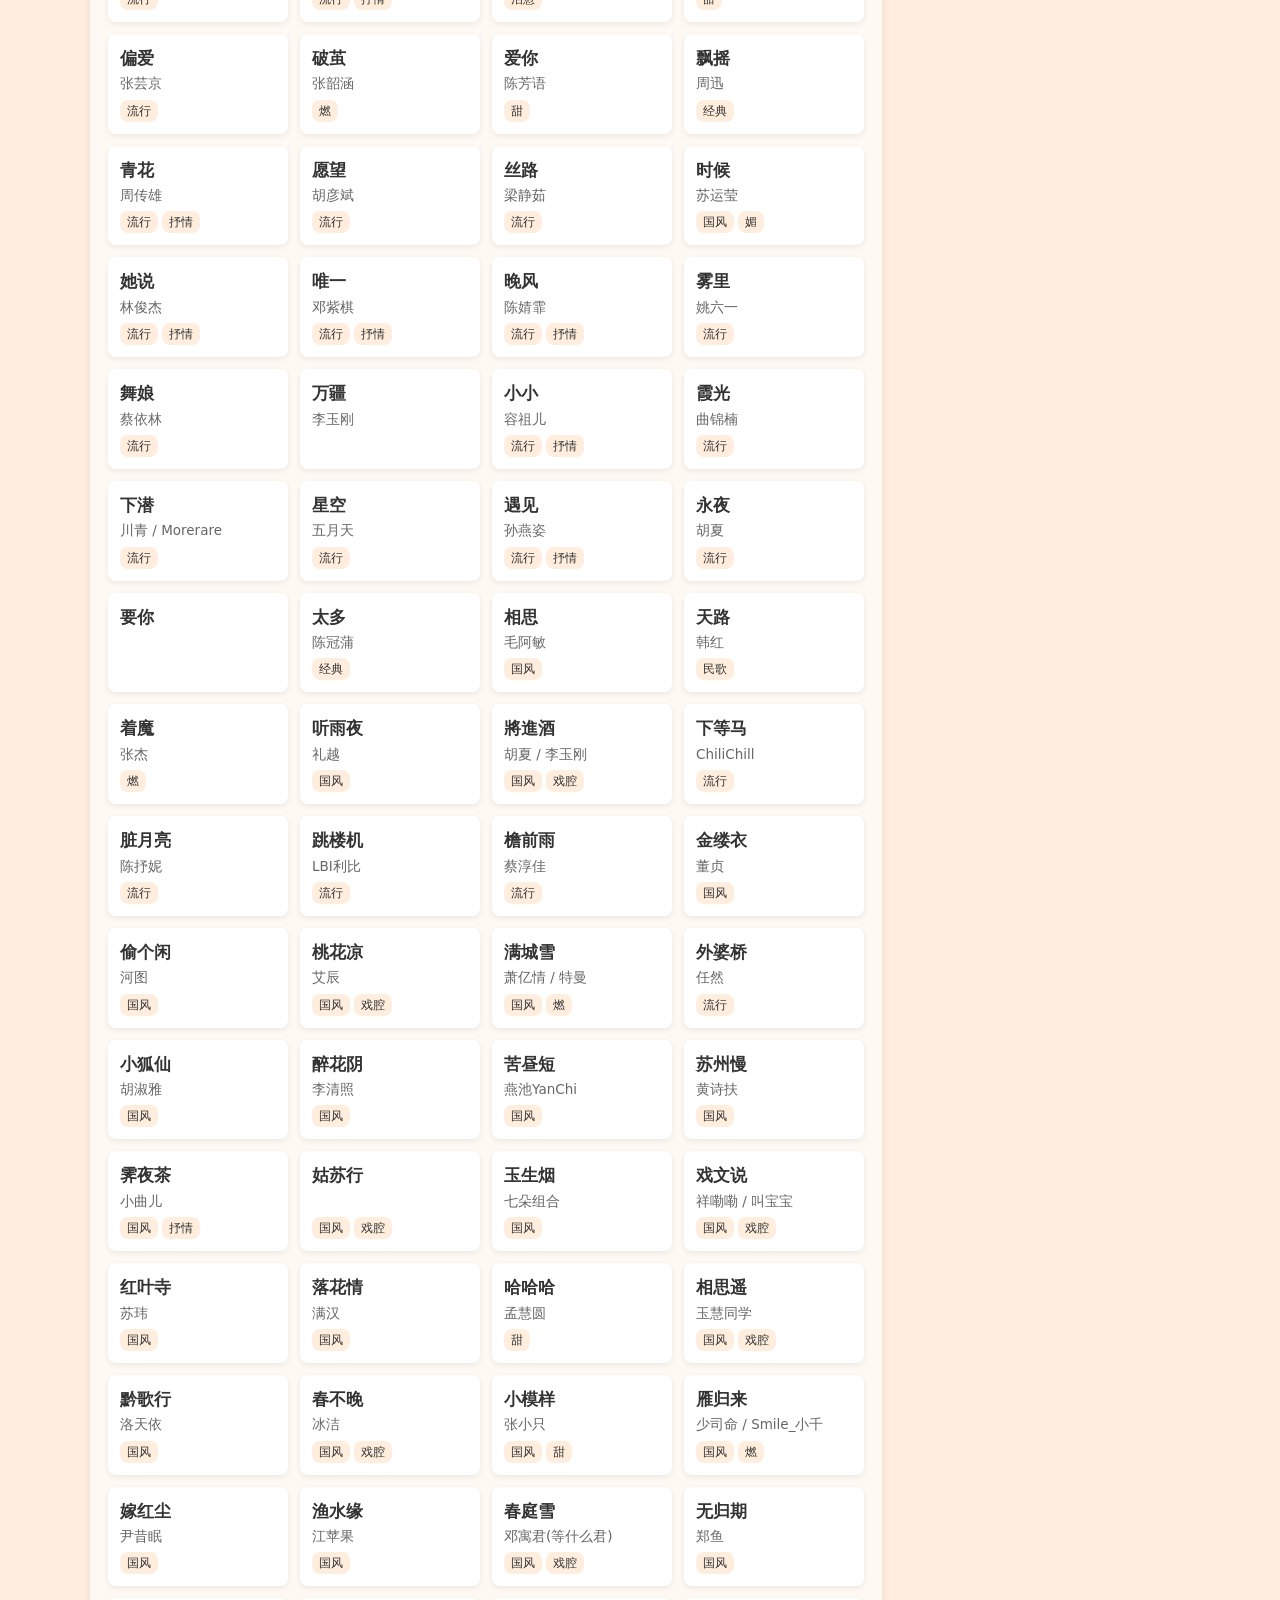
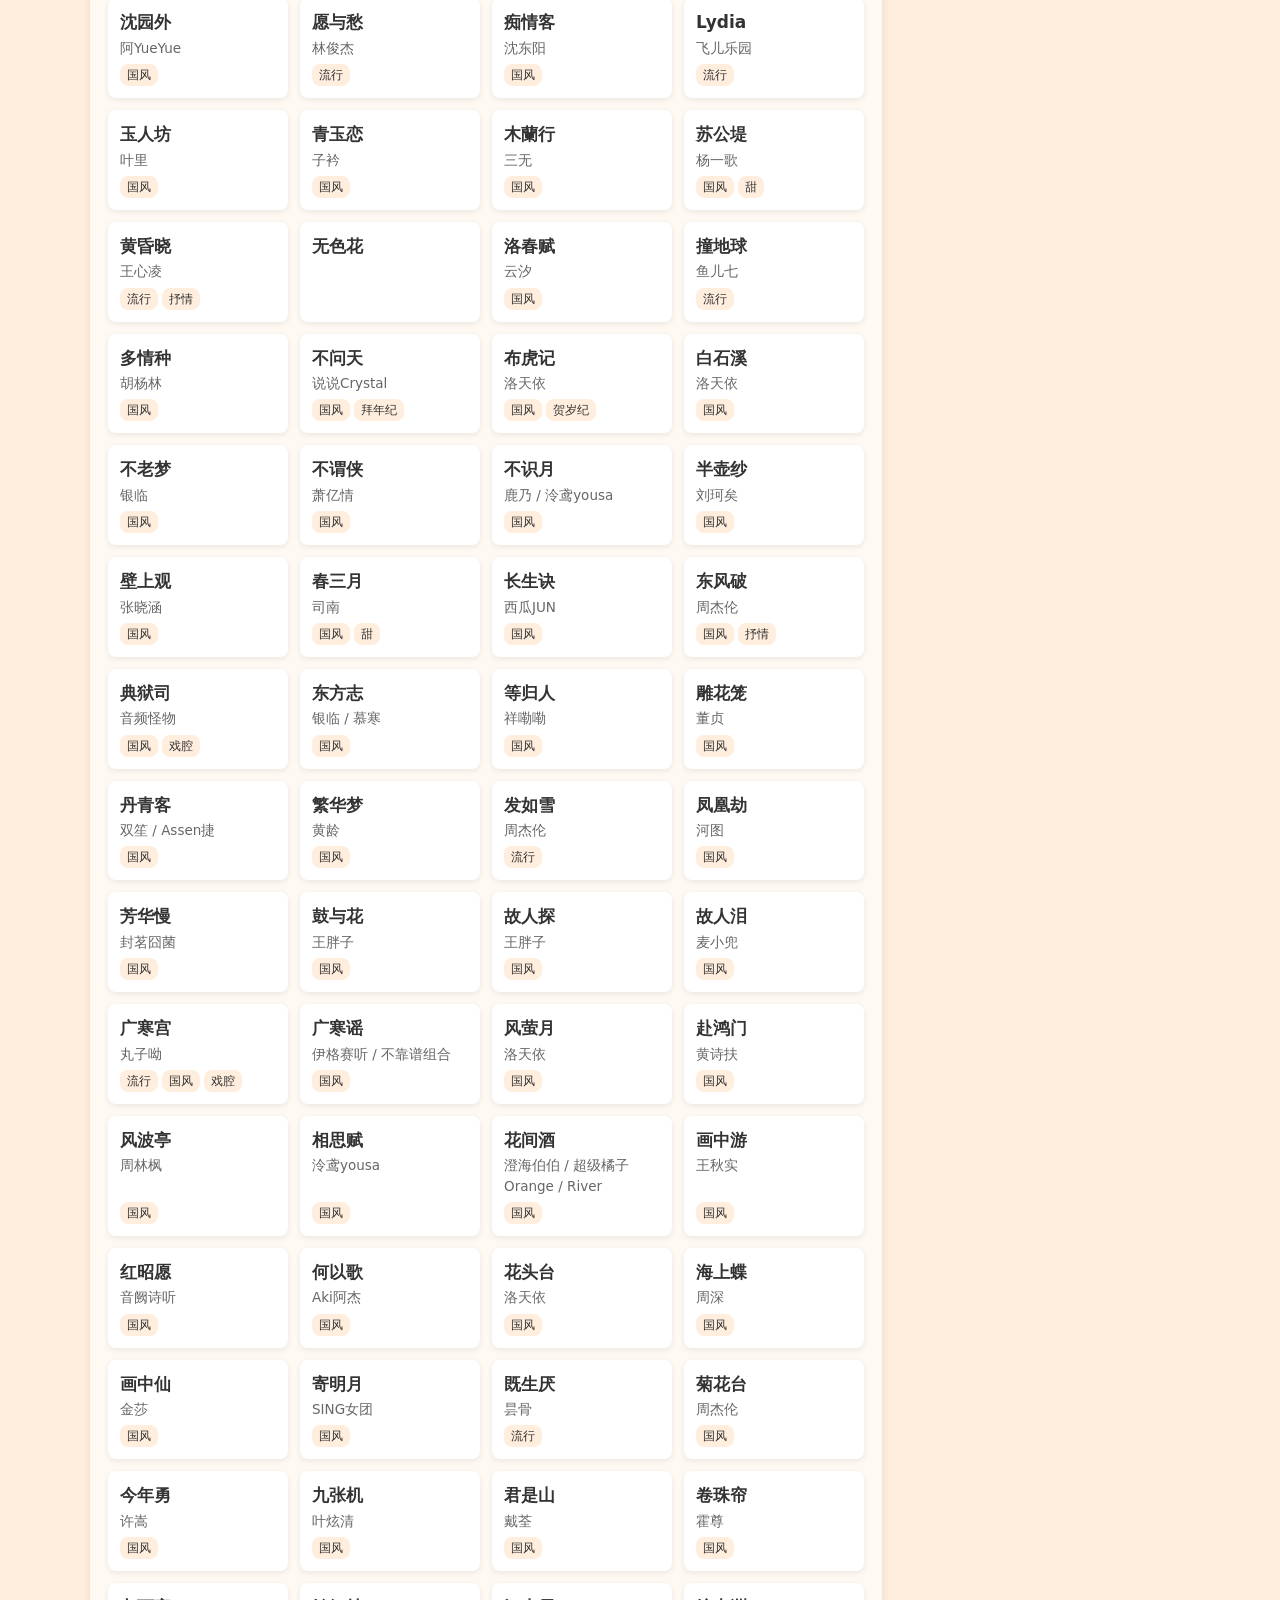
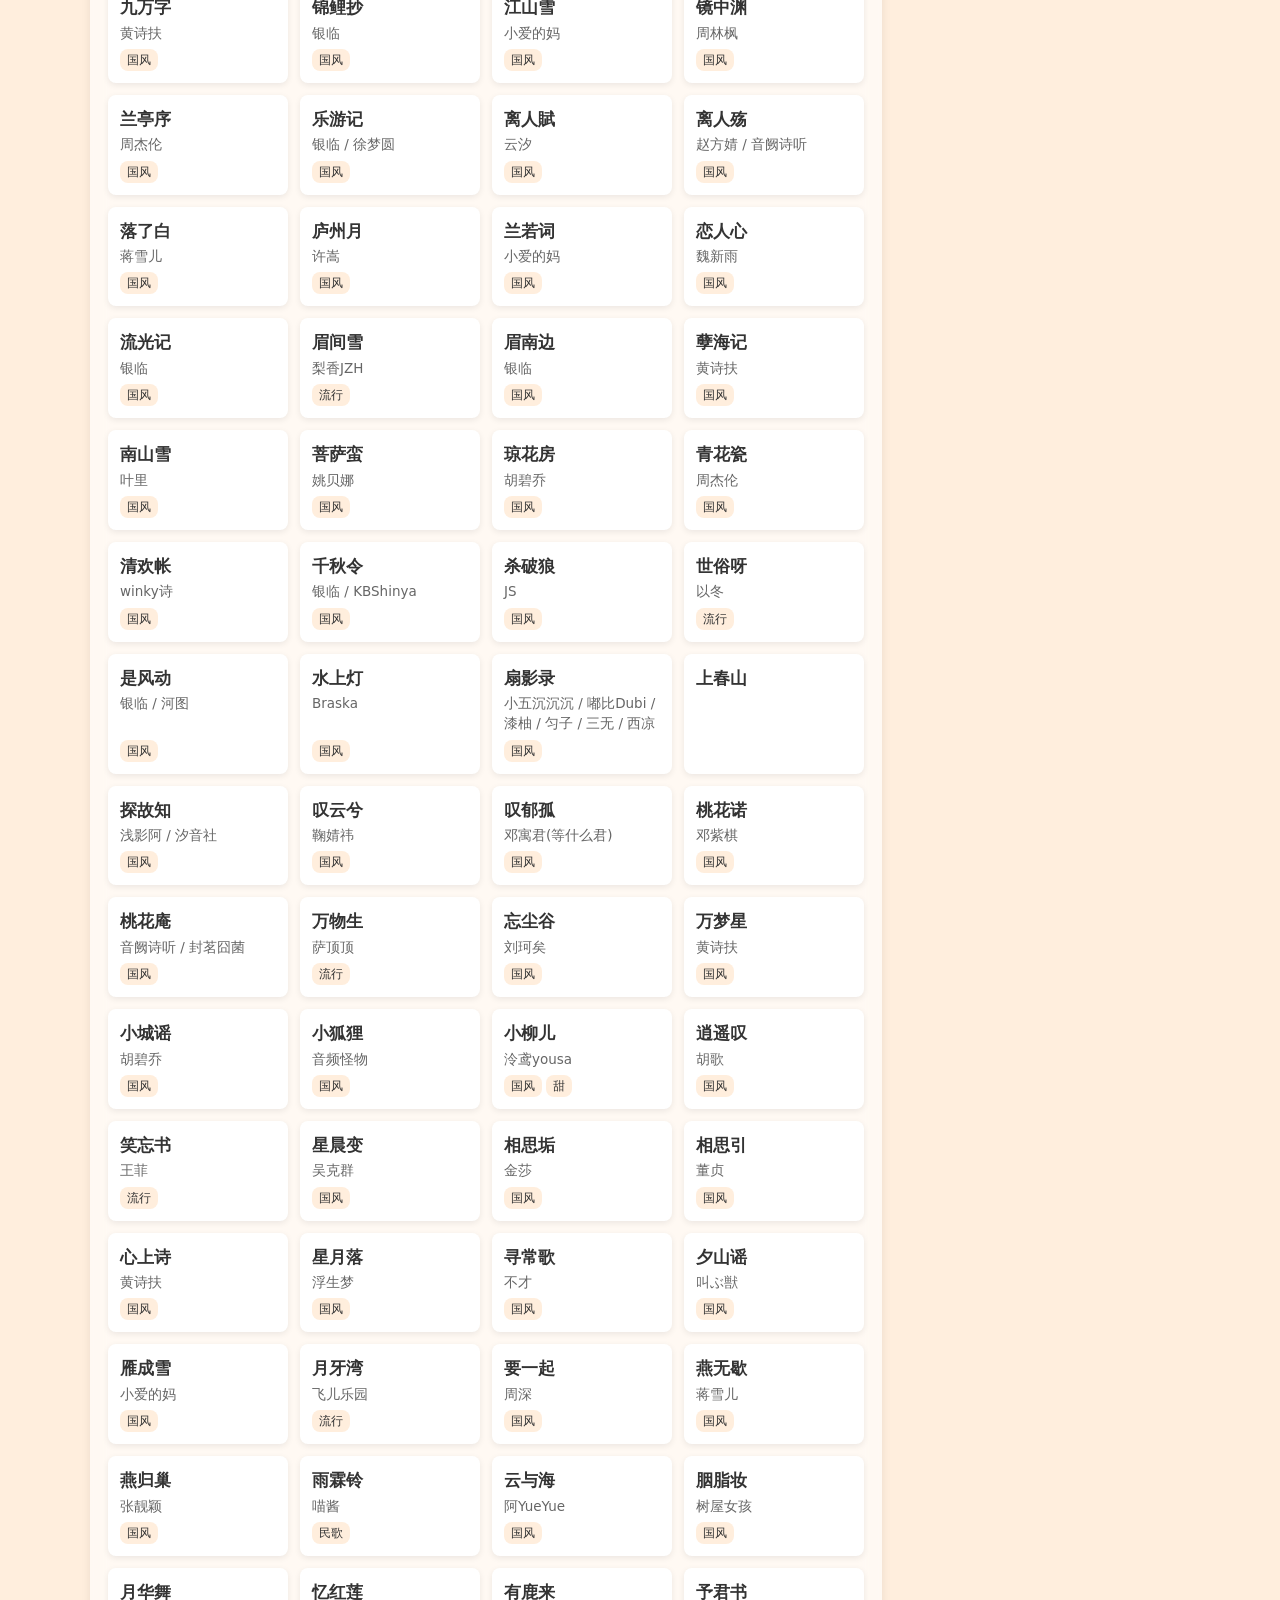
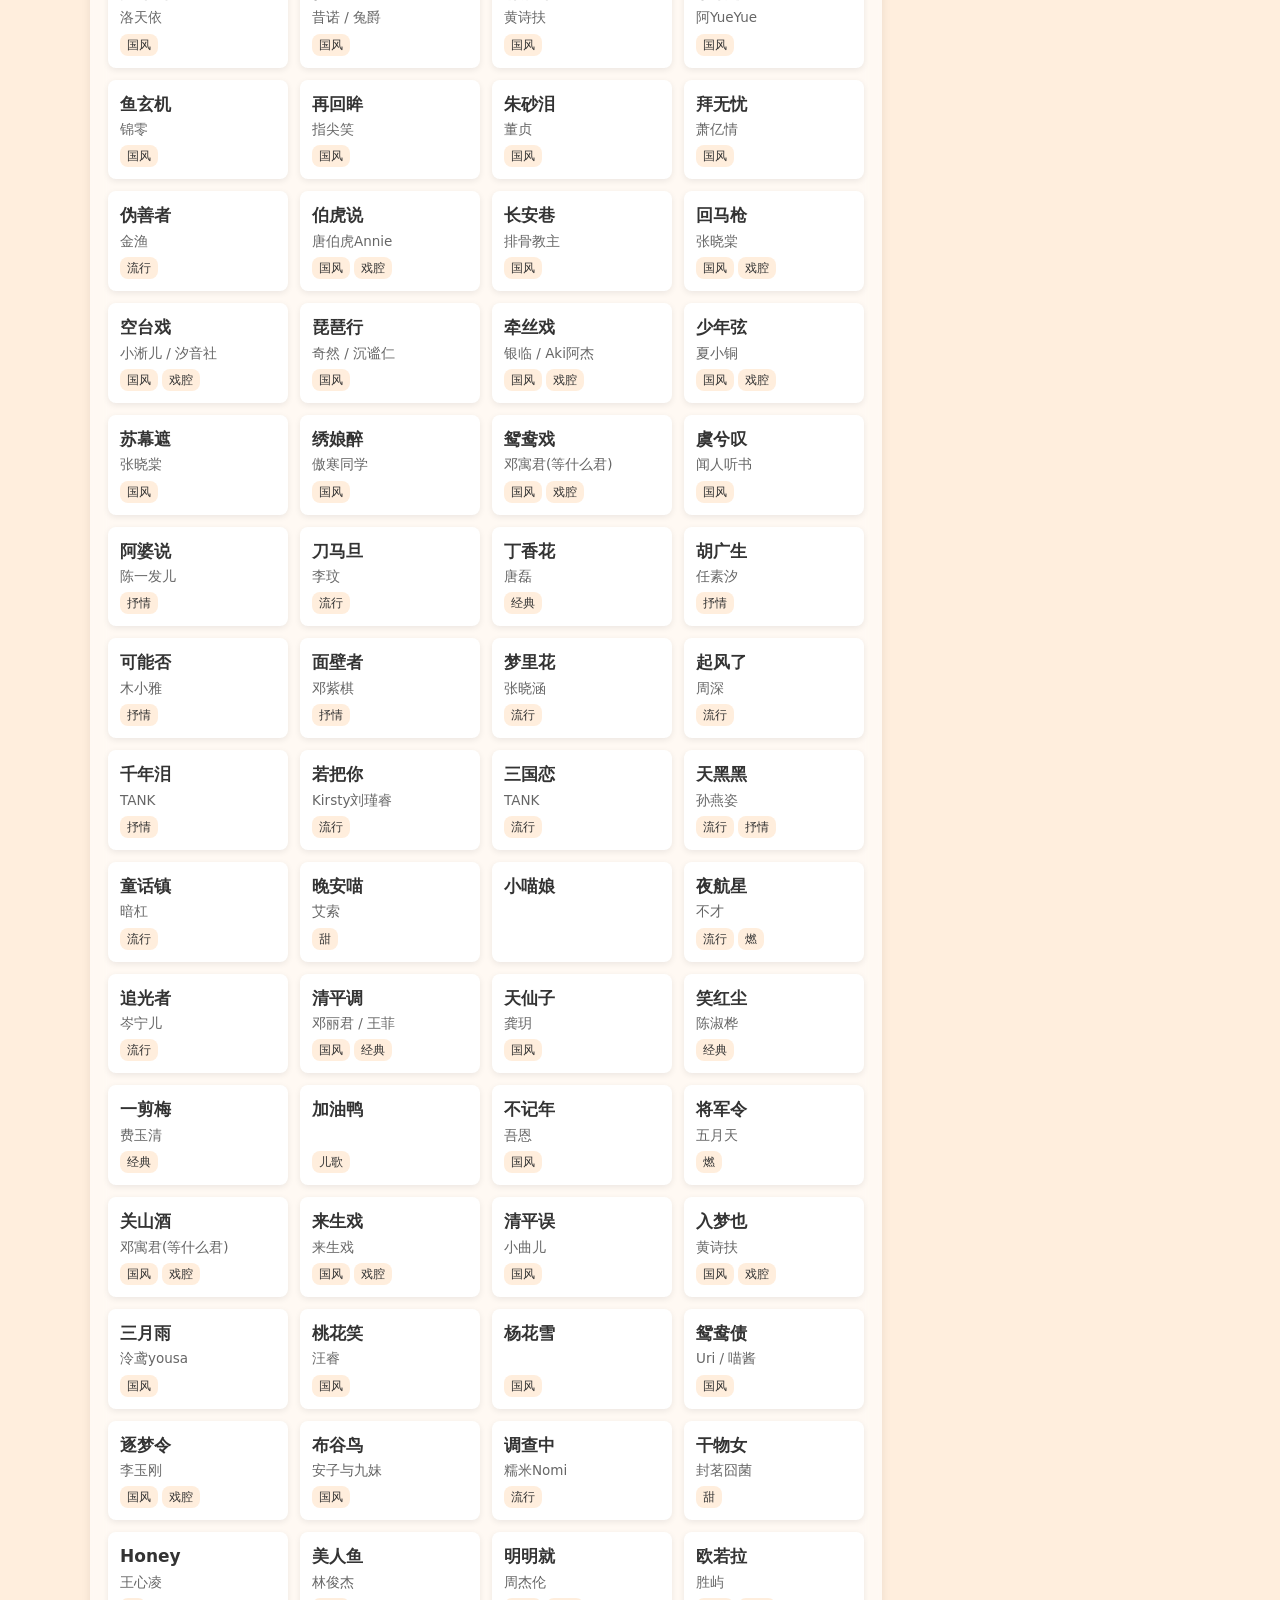
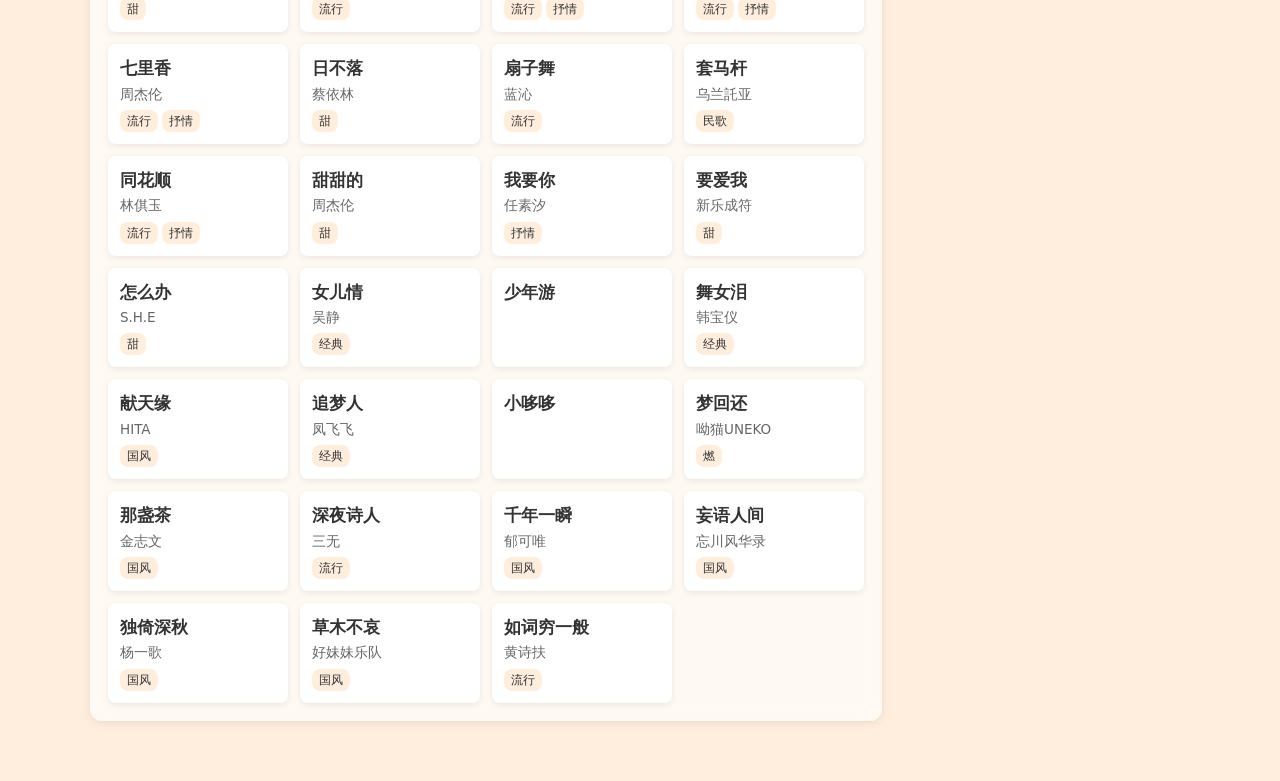
==== commit 22ab629c: "Fix bugs, add Traditional/Simplified Chinese search, sticky sidebar, and copy enhancements" ====
--- a/index.html
+++ b/index.html
@@ -2,8 +2,16 @@
 <html lang="zh-Hant">
 <head>
   <meta charset="UTF-8" />
+  <meta name="viewport" content="width=device-width, initial-scale=1.0" />
+  <meta name="description" content="阿茵點歌台 — 線上歌單查詢、曲風篩選與一鍵複製點歌指令" />
+  <meta property="og:title" content="阿茵點歌台" />
+  <meta property="og:description" content="阿茵的直播歌單！支援繁簡搜尋、曲風分類篩選與點擊一鍵複製點歌。" />
+  <meta property="og:type" content="website" />
+  <meta property="og:url" content="https://kaala-vup.org/" />
+  <meta property="og:image" content="https://kaala-vup.org/avatar.jpg" />
   <title>阿茵點歌台</title>
-  <link rel="stylesheet" href="style.css">
+  <link rel="icon" href="avatar.jpg" type="image/jpeg" />
+  <link rel="stylesheet" href="style.css" />
 </head>
 
 <body>
@@ -12,36 +20,85 @@
 
     <div class="layout">
       <!-- 左邊：歌單 -->
-      <div class="left-panel">
-        <h2>歌單</h2>
+      <main class="left-panel">
+        <div class="panel-header">
+          <h2>歌單 <span id="song-count" class="song-count"></span></h2>
+          <span class="click-hint">點擊歌曲卡片即可複製</span>
+        </div>
         <div id="loading-message" class="empty-message">載入中...</div>
-        <ul id="song-list"></ul>
+        <ul id="song-list" aria-live="polite"></ul>
         <div id="empty-message" class="empty-message" style="display:none;">
           找不到符合條件的歌曲
         </div>
-      </div>
+      </main>
 
-      <!-- 右邊：篩選 -->
-      <div class="right-panel">
+      <!-- 右邊：篩選（桌面版固定跟隨） -->
+      <aside class="right-panel">
         <h2>篩選歌單</h2>
 
-        <div class="tag-list" id="tag-list">
+        <div class="tag-list" id="tag-list" role="group" aria-label="曲風分類篩選">
           <!-- 標籤將由 JS 動態生成 -->
         </div>
 
         <div class="search-box">
-          <label for="search-input">搜尋歌曲：</label>
-          <input id="search-input" type="text" placeholder="輸入歌名或歌手" />
+          <label for="search-input">搜尋歌曲（支援繁／簡體）：</label>
+          <div class="search-input-wrapper">
+            <input
+              id="search-input"
+              type="search"
+              placeholder="輸入歌名、歌手或曲風..."
+              autocomplete="off"
+            />
+            <button
+              id="clear-search-btn"
+              type="button"
+              class="clear-search-btn"
+              aria-label="清除搜尋內容"
+              title="清除搜尋"
+              style="display: none;"
+            >
+              &times;
+            </button>
+          </div>
+        </div>
+
+        <div class="copy-format-box">
+          <label class="copy-format-label" for="prefix-toggle">
+            <input type="checkbox" id="prefix-toggle" />
+            <span>複製時加上「点歌 」前綴</span>
+          </label>
+          <div class="copy-format-preview" id="copy-format-preview">
+            範例：歌名
+          </div>
         </div>
 
         <div class="avatar-wrapper">
-          <img src="鑄幣大頭.jpg" class="avatar-img" alt="阿茵大頭貼" />
+          <img
+            src="avatar.jpg"
+            class="avatar-img"
+            alt="阿茵大頭貼"
+            width="80"
+            height="80"
+            loading="lazy"
+          />
         </div>
-      </div>
+      </aside>
     </div>
   </div>
 
-  <div id="toast"></div>
+  <!-- 回到頂部按鈕 -->
+  <button
+    id="back-to-top"
+    type="button"
+    class="back-to-top"
+    aria-label="回到頂部"
+    title="回到頂部"
+  >
+    ↑
+  </button>
+
+  <!-- 複製提示 Toast -->
+  <div id="toast" role="status" aria-live="polite"></div>
 
   <script src="script.js"></script>
 </body>
--- a/style.css
+++ b/style.css
@@ -1,23 +1,27 @@
 :root {
   --bg-color: #FFEEDD;
-  --panel-bg: rgba(255, 255, 255, 0.6);
+  --panel-bg: rgba(255, 255, 255, 0.65);
   --primary-color: #ff9f43;
+  --primary-hover: #f08c2b;
   --primary-light: #f3c7a6;
-  --text-main: #333;
-  --text-sub: #666;
+  --text-main: #333333;
+  --text-sub: #666666;
   --card-bg: #ffffff;
+  --border-color: #dcdcdc;
 }
 
 body {
   margin: 0;
   padding: 0;
   background-color: var(--bg-color);
-  font-family: "微軟正黑體", Arial, sans-serif;
+  font-family: system-ui, -apple-system, BlinkMacSystemFont, "Segoe UI", "PingFang TC", "Hiragino Sans GB", "Microsoft JhengHei", "微軟正黑體", Arial, sans-serif;
   color: var(--text-main);
+  line-height: 1.5;
+  -webkit-font-smoothing: antialiased;
 }
 
 .app {
-  max-width: 1100px;
+  max-width: 1140px;
   margin: 40px auto;
   padding: 20px;
   box-sizing: border-box;
@@ -25,7 +29,14 @@
 
 h1 {
   text-align: center;
-  margin-bottom: 20px;
+  margin-top: 0;
+  margin-bottom: 24px;
+}
+
+h2 {
+  margin-top: 0;
+  margin-bottom: 12px;
+  font-size: 1.35rem;
 }
 
 .layout {
@@ -37,19 +48,44 @@
 /* 左邊歌單區 */
 .left-panel {
   flex: 3;
+  min-width: 0;
   background: var(--panel-bg);
   backdrop-filter: blur(10px);
   -webkit-backdrop-filter: blur(10px);
-  border-radius: 10px;
-  padding: 15px;
-  box-shadow: 0 2px 8px rgba(0,0,0,0.1);
+  border-radius: 12px;
+  padding: 18px;
+  box-shadow: 0 2px 10px rgba(0, 0, 0, 0.08);
   box-sizing: border-box;
+}
+
+.panel-header {
+  display: flex;
+  justify-content: space-between;
+  align-items: baseline;
+  flex-wrap: wrap;
+  gap: 8px;
+  margin-bottom: 14px;
+}
+
+.panel-header h2 {
+  margin-bottom: 0;
+}
+
+.song-count {
+  font-size: 0.9rem;
+  font-weight: normal;
+  color: var(--text-sub);
+}
+
+.click-hint {
+  font-size: 13px;
+  color: var(--text-sub);
 }
 
 /* 多欄歌單 */
 #song-list {
   display: grid;
-  grid-template-columns: repeat(4, 1fr);
+  grid-template-columns: repeat(4, minmax(0, 1fr));
   gap: 12px;
   list-style: none;
   padding: 0;
@@ -57,70 +93,105 @@
 }
 
 .song-item {
+  display: flex;
+  flex-direction: column;
   padding: 12px;
   background: var(--card-bg);
   border-radius: 8px;
-  box-shadow: 0 2px 6px rgba(0,0,0,0.1);
-  cursor: pointer;
-  transition: transform 0.2s ease, box-shadow 0.2s ease;
+  box-shadow: 0 2px 6px rgba(0, 0, 0, 0.08);
+  cursor: pointer;
+  user-select: none;
+  transition: transform 0.2s ease, box-shadow 0.2s ease, background-color 0.15s ease;
+  outline: none;
 }
 
 .song-item:hover {
   transform: translateY(-3px);
-  box-shadow: 0 4px 12px rgba(0,0,0,0.15);
+  box-shadow: 0 4px 12px rgba(0, 0, 0, 0.15);
+}
+
+.song-item:active {
+  transform: translateY(-1px) scale(0.99);
+}
+
+.song-item:focus-visible {
+  box-shadow: 0 0 0 3px var(--primary-color), 0 4px 12px rgba(0, 0, 0, 0.15);
 }
 
 .song-title {
   font-weight: bold;
-  font-size: 18px;
+  font-size: 17px;
+  word-break: break-word;
 }
 
 .song-artist {
-  font-size: 14px;
+  font-size: 13.5px;
   color: var(--text-sub);
+  margin-top: 2px;
+  word-break: break-word;
+}
+
+.song-genres {
+  margin-top: auto;
+  padding-top: 6px;
+  display: flex;
+  flex-wrap: wrap;
+  gap: 4px;
 }
 
 .song-genre {
   display: inline-block;
   background: var(--bg-color);
-  padding: 2px 6px;
-  margin: 5px 5px 0 0;
+  padding: 2px 7px;
   border-radius: 8px;
   font-size: 12px;
-}
-
-/* 右邊區塊 */
+  color: var(--text-main);
+}
+
+/* 右邊區塊（桌面版固定跟隨 Sticky） */
 .right-panel {
   flex: 1;
+  min-width: 240px;
   background: var(--panel-bg);
   backdrop-filter: blur(10px);
   -webkit-backdrop-filter: blur(10px);
-  border-radius: 10px;
-  padding: 15px;
-  box-shadow: 0 2px 8px rgba(0,0,0,0.1);
+  border-radius: 12px;
+  padding: 18px;
+  box-shadow: 0 2px 10px rgba(0, 0, 0, 0.08);
   align-self: flex-start;
   box-sizing: border-box;
+  position: sticky;
+  top: 20px;
+  max-height: calc(100vh - 40px);
+  overflow-y: auto;
 }
 
 .tag-list {
   display: flex;
   flex-wrap: wrap;
   gap: 8px;
-  margin-bottom: 15px;
+  margin-bottom: 16px;
 }
 
 .tag-btn {
   border: none;
-  padding: 6px 10px;
+  padding: 6px 12px;
   border-radius: 999px;
   cursor: pointer;
   background: var(--primary-light);
+  color: var(--text-main);
   font-size: 14px;
-  transition: background-color 0.2s ease, transform 0.1s ease;
+  font-family: inherit;
+  transition: background-color 0.2s ease, transform 0.1s ease, color 0.2s ease;
 }
 
 .tag-btn:hover {
   transform: scale(1.05);
+}
+
+.tag-btn:focus-visible {
+  outline: 2px solid var(--primary-color);
+  outline-offset: 2px;
 }
 
 .tag-btn.active {
@@ -129,27 +200,108 @@
   font-weight: bold;
 }
 
+.search-box {
+  margin-bottom: 14px;
+}
+
 .search-box label {
   display: block;
-  margin-bottom: 5px;
-}
-
-.search-box input {
-  width: 99%;
-  padding: 6px 8px;
-  border-radius: 6px;
-  border: 1px solid #ccc;
+  margin-bottom: 6px;
+  font-size: 14px;
+  font-weight: 500;
+}
+
+.search-input-wrapper {
+  position: relative;
+  display: flex;
+  align-items: center;
+}
+
+.search-input-wrapper input {
+  width: 100%;
+  padding: 8px 30px 8px 10px;
+  border-radius: 8px;
+  border: 1px solid var(--border-color);
   box-sizing: border-box;
+  font-size: 14px;
+  font-family: inherit;
+  background: #fff;
+  transition: border-color 0.2s ease, box-shadow 0.2s ease;
+}
+
+/* 隱藏瀏覽器原生 search 清除按鈕，統一使用自訂按鈕 */
+.search-input-wrapper input::-webkit-search-cancel-button {
+  -webkit-appearance: none;
+  appearance: none;
+}
+
+.search-input-wrapper input:focus {
+  outline: none;
+  border-color: var(--primary-color);
+  box-shadow: 0 0 0 3px rgba(255, 159, 67, 0.25);
+}
+
+.clear-search-btn {
+  position: absolute;
+  right: 6px;
+  border: none;
+  background: transparent;
+  color: #888;
+  font-size: 18px;
+  line-height: 1;
+  padding: 4px 6px;
+  cursor: pointer;
+  border-radius: 50%;
+  transition: color 0.15s ease, background-color 0.15s ease;
+}
+
+.clear-search-btn:hover {
+  color: var(--text-main);
+  background-color: rgba(0, 0, 0, 0.06);
+}
+
+/* 點歌複製格式設定 */
+.copy-format-box {
+  background: rgba(255, 255, 255, 0.75);
+  border-radius: 8px;
+  padding: 10px 12px;
+  margin-bottom: 16px;
+  font-size: 13.5px;
+}
+
+.copy-format-label {
+  display: flex;
+  align-items: center;
+  gap: 8px;
+  cursor: pointer;
+  user-select: none;
+  font-weight: 500;
+}
+
+.copy-format-label input[type="checkbox"] {
+  accent-color: var(--primary-color);
+  width: 16px;
+  height: 16px;
+  cursor: pointer;
+}
+
+.copy-format-preview {
+  margin-top: 4px;
+  padding-left: 24px;
+  font-size: 12px;
+  color: var(--text-sub);
 }
 
 .empty-message {
-  margin-top: 10px;
+  margin-top: 12px;
+  padding: 20px 0;
+  text-align: center;
   color: #888;
-  font-size: 14px;
+  font-size: 15px;
 }
 
 .avatar-wrapper {
-  margin-top: 20px;
+  margin-top: 16px;
   text-align: center;
 }
 
@@ -158,43 +310,108 @@
   height: 80px;
   border-radius: 50%;
   object-fit: cover;
-  box-shadow: 0 2px 8px rgba(0,0,0,0.15);
+  box-shadow: 0 2px 8px rgba(0, 0, 0, 0.15);
+}
+
+/* 回到頂部按鈕 */
+.back-to-top {
+  position: fixed;
+  bottom: 24px;
+  right: 24px;
+  width: 44px;
+  height: 44px;
+  border: none;
+  border-radius: 50%;
+  background: var(--primary-color);
+  color: #fff;
+  font-size: 20px;
+  font-weight: bold;
+  cursor: pointer;
+  box-shadow: 0 4px 12px rgba(0, 0, 0, 0.2);
+  opacity: 0;
+  visibility: hidden;
+  transform: translateY(10px);
+  transition: opacity 0.25s ease, transform 0.25s ease, visibility 0.25s ease, background-color 0.2s ease;
+  z-index: 90;
+  display: flex;
+  align-items: center;
+  justify-content: center;
+}
+
+.back-to-top.visible {
+  opacity: 1;
+  visibility: visible;
+  transform: translateY(0);
+}
+
+.back-to-top:hover {
+  background: var(--primary-hover);
+  transform: translateY(-2px);
+}
+
+.back-to-top:focus-visible {
+  outline: 3px solid var(--primary-light);
+  outline-offset: 2px;
 }
 
 /* Toast */
 #toast {
   position: fixed;
-  bottom: 20px;
-  right: 20px;
-  background: rgba(0,0,0,0.75);
+  bottom: 24px;
+  left: 50%;
+  transform: translateX(-50%) translateY(8px);
+  background: rgba(25, 25, 25, 0.85);
   color: #fff;
-  padding: 10px 16px;
-  border-radius: 8px;
+  padding: 10px 20px;
+  border-radius: 999px;
   font-size: 14px;
+  box-shadow: 0 4px 14px rgba(0, 0, 0, 0.2);
   opacity: 0;
   pointer-events: none;
-  transition: opacity 0.3s ease;
+  transition: opacity 0.25s ease, transform 0.25s ease;
+  z-index: 100;
+  max-width: 85vw;
+  white-space: nowrap;
+  overflow: hidden;
+  text-overflow: ellipsis;
+}
+
+#toast.show {
+  opacity: 1;
+  transform: translateX(-50%) translateY(0);
 }
 
 /* 響應式設計 RWD */
 @media (max-width: 992px) {
   #song-list {
-    grid-template-columns: repeat(3, 1fr);
+    grid-template-columns: repeat(3, minmax(0, 1fr));
   }
 }
 
 @media (max-width: 768px) {
+  .app {
+    margin: 16px auto;
+    padding: 12px;
+  }
+
   .layout {
     flex-direction: column-reverse; /* 右側面板在手機版放到上面，讓分類篩選先出現 */
   }
-  
-  .right-panel, .left-panel {
+
+  .right-panel,
+  .left-panel {
     flex: none;
     width: 100%;
   }
 
+  .right-panel {
+    position: static;
+    max-height: none;
+    overflow-y: visible;
+  }
+
   #song-list {
-    grid-template-columns: repeat(2, 1fr);
+    grid-template-columns: repeat(2, minmax(0, 1fr));
   }
 }
 
